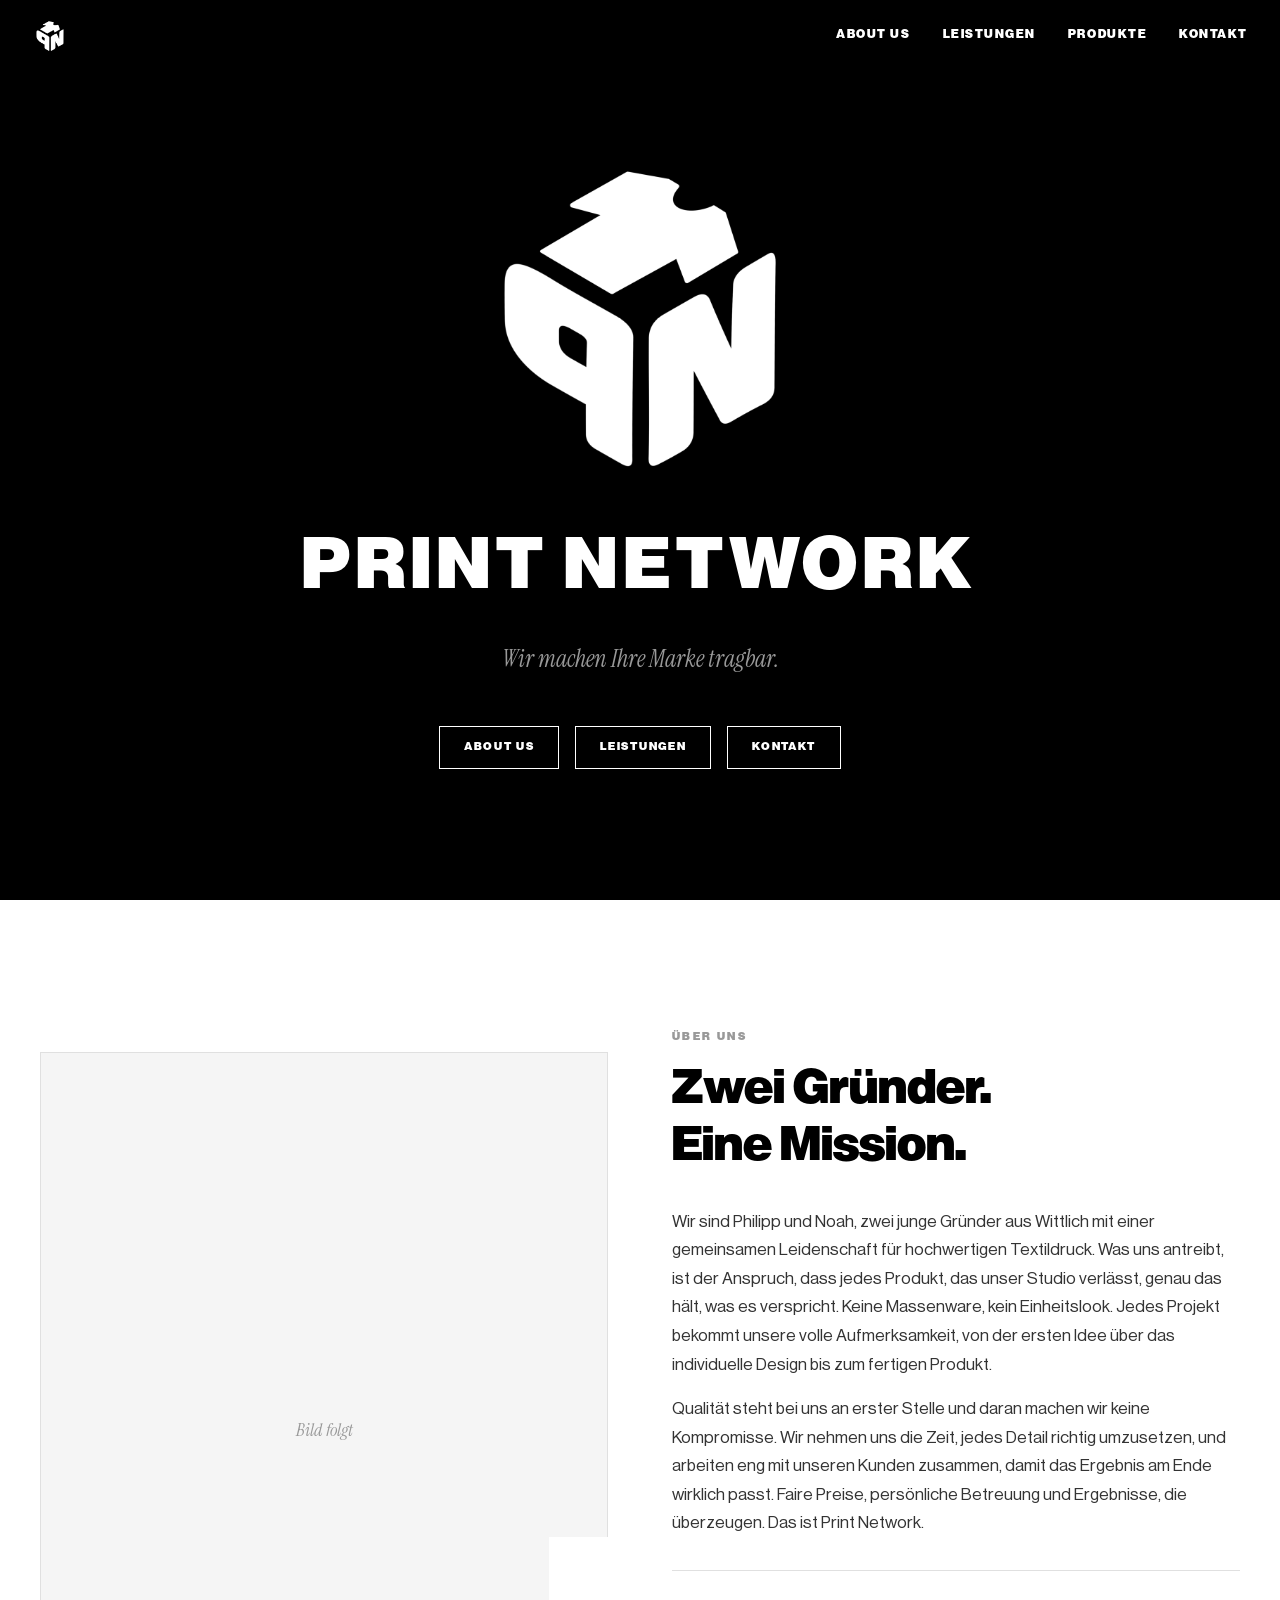
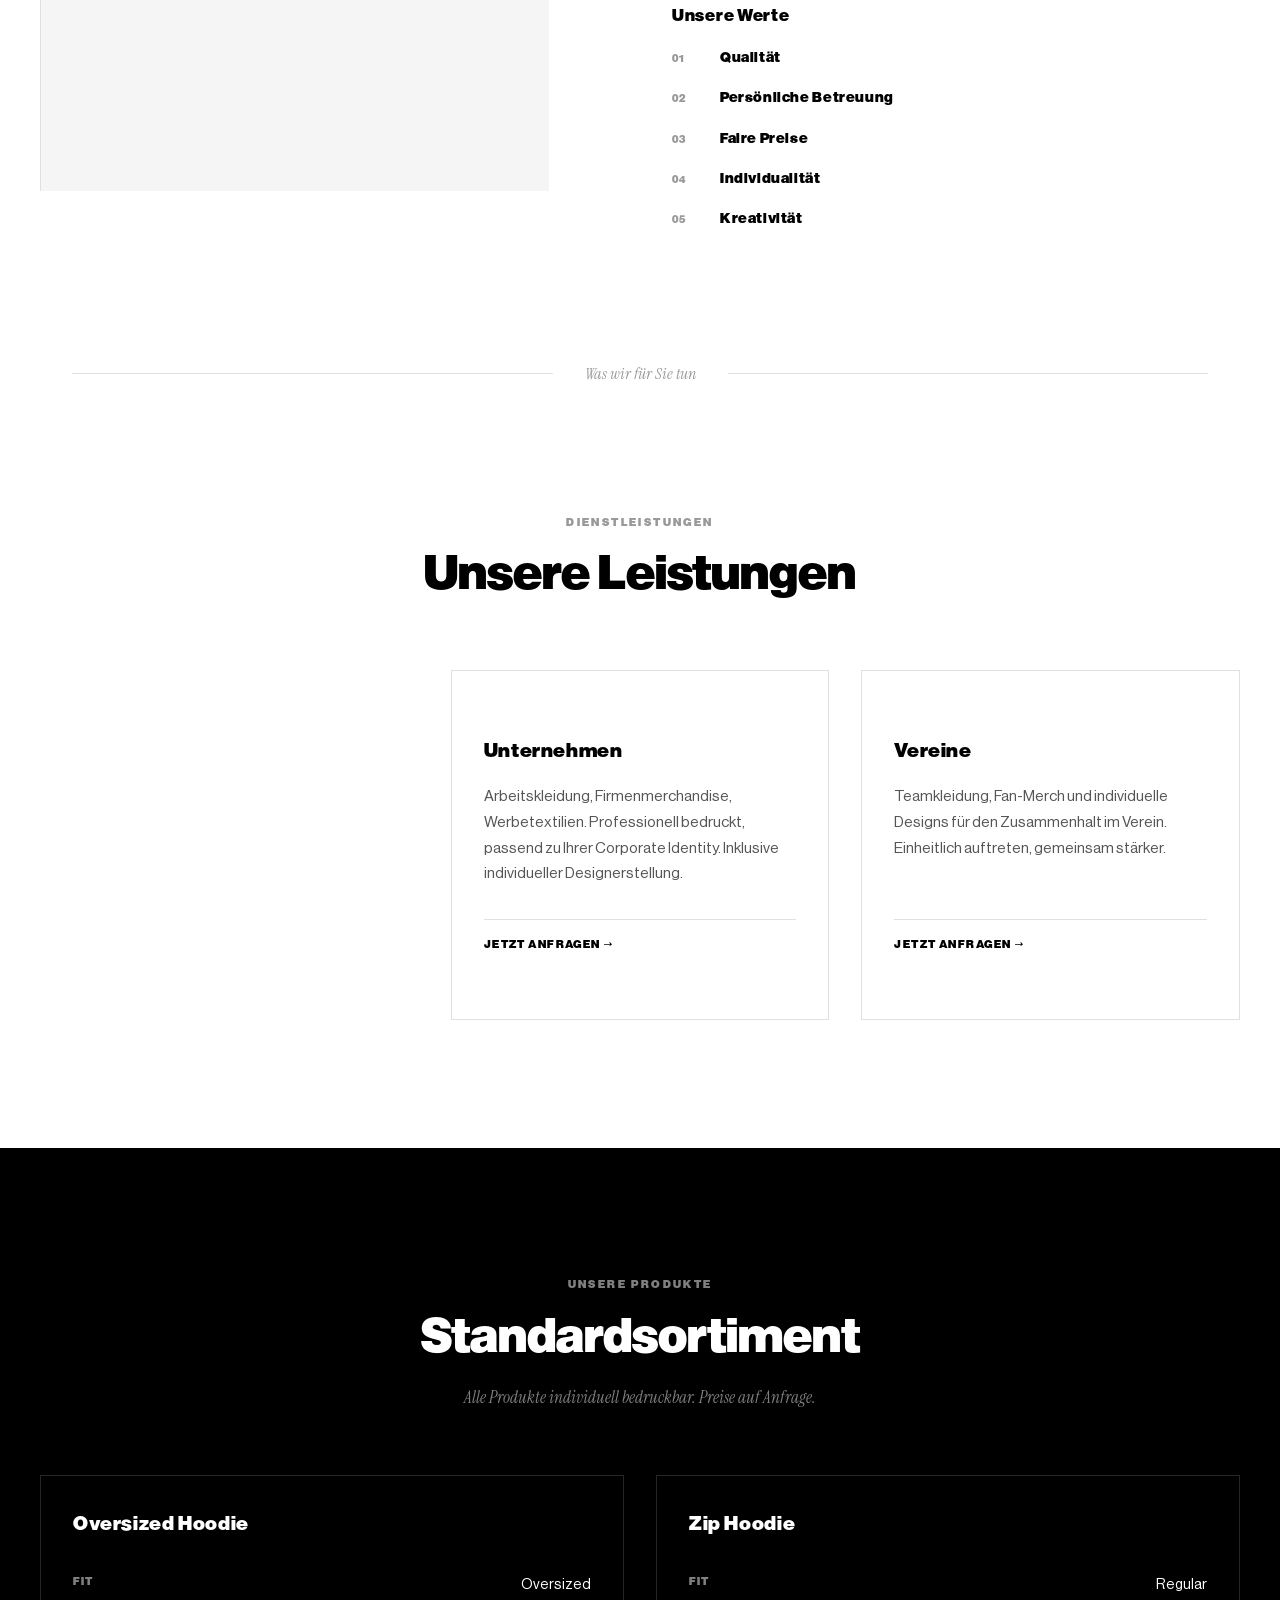
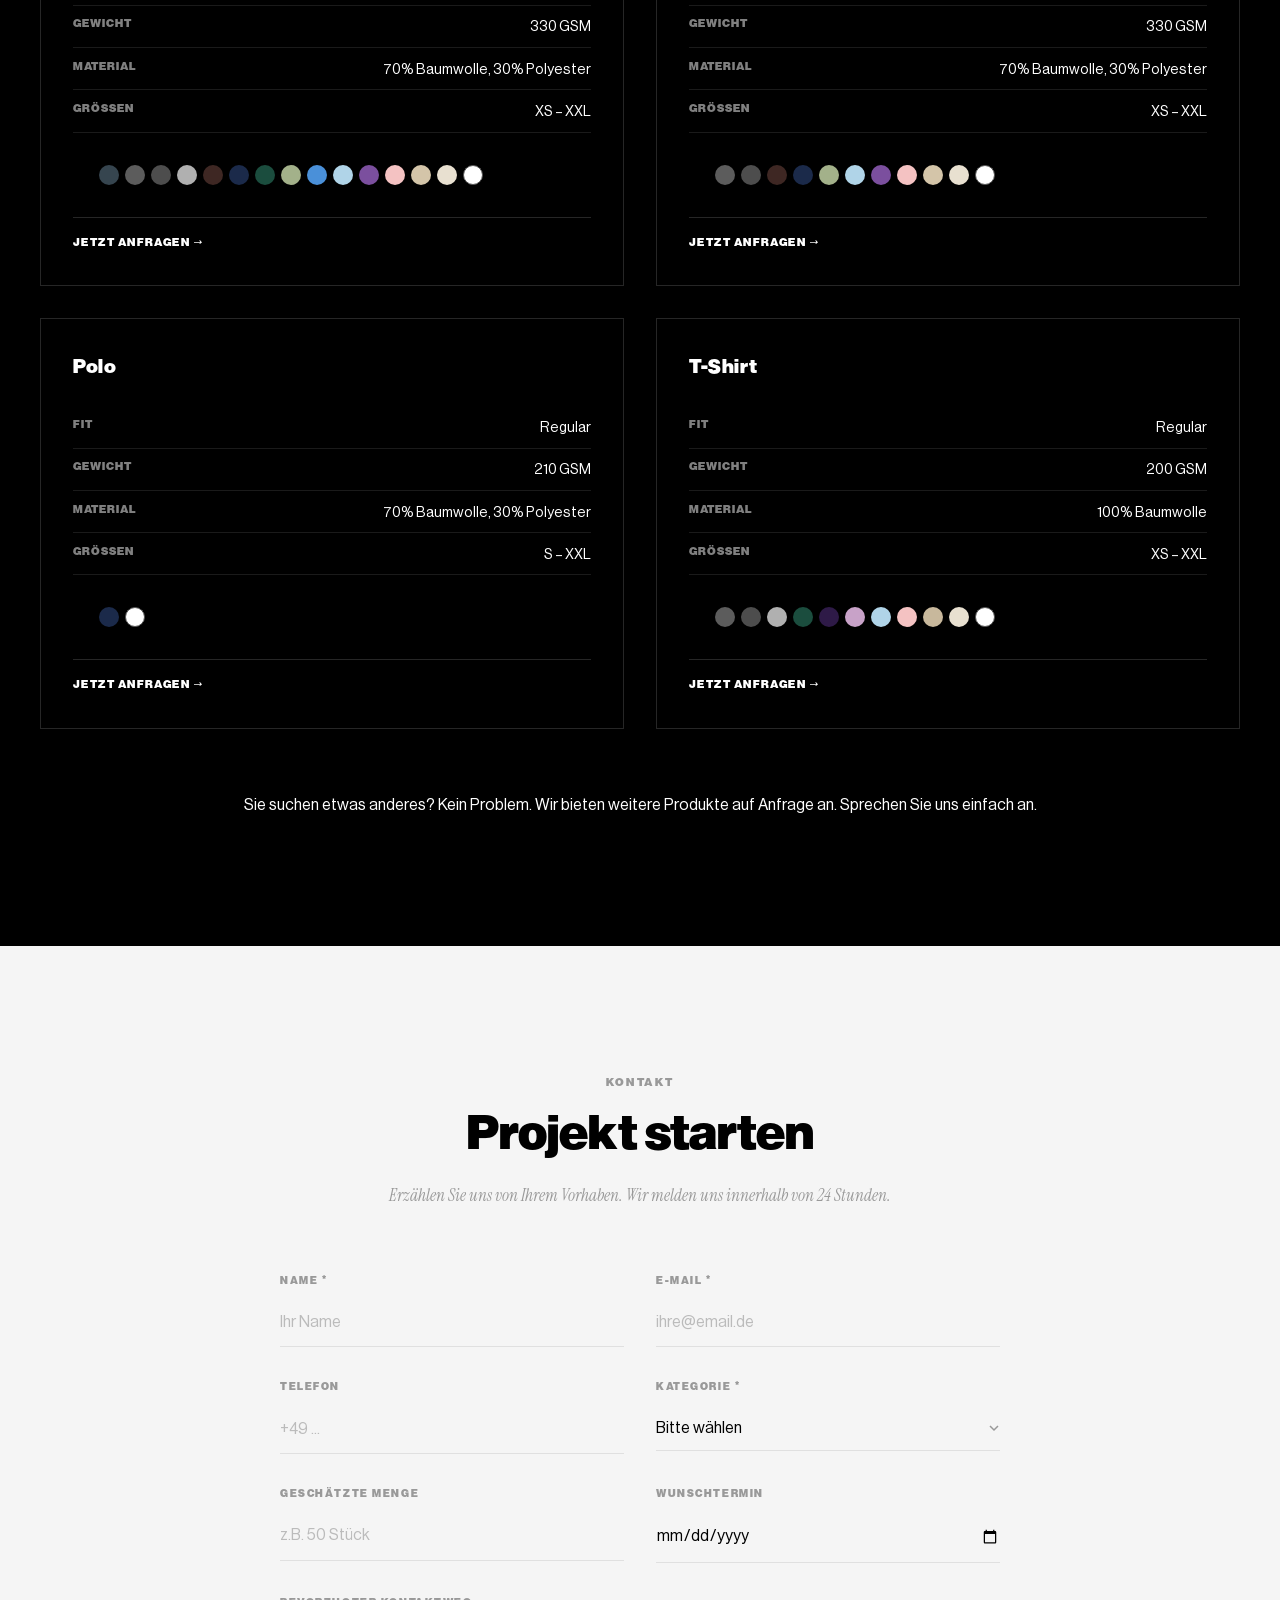
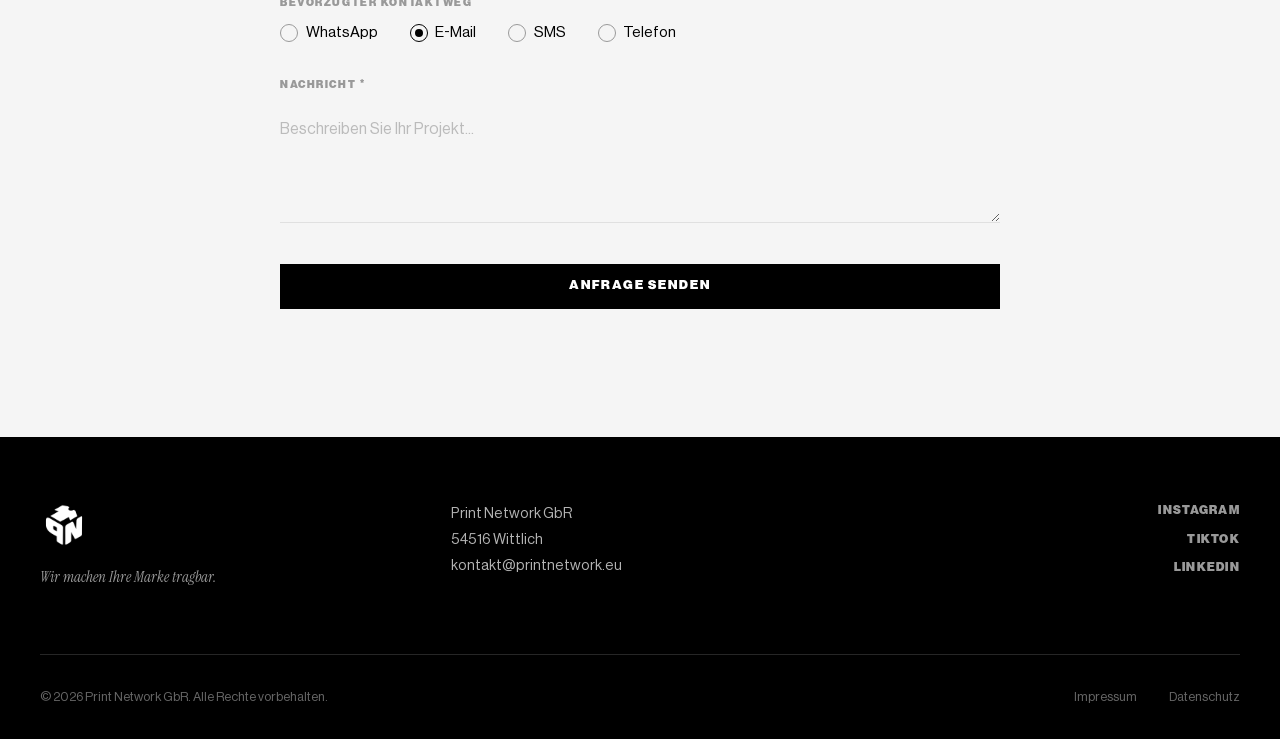
==== index.html @ 033e83a4 "Farbdots sortiert: dunkel → bunt → hell" ====
<!DOCTYPE html>
<html lang="de">
<head>
    <meta charset="UTF-8">
    <meta name="viewport" content="width=device-width, initial-scale=1.0">
    <title>Print Network | Textildruck aus Wittlich | Abschluss-Shirts, Firmenbekleidung, Vereinskleidung</title>
    <meta name="description" content="Print Network | Ihr Partner für hochwertigen Textildruck in Wittlich. Abi-Shirts, Firmenbekleidung und Vereinskleidung. Persönliche Betreuung, faire Preise, kompromisslose Qualität.">
    <meta name="keywords" content="Textildruck Wittlich, Abi-Shirts bedrucken, Firmenbekleidung Wittlich, Textildruck Abschlussklassen, Vereinskleidung bedrucken, Siebdruck Wittlich, Print Network">
    <meta name="author" content="Print Network GbR">
    <meta name="robots" content="index, follow">
    <meta property="og:title" content="Print Network | Textildruck aus Wittlich">
    <meta property="og:description" content="Hochwertiger Textildruck für Abschlussklassen, Unternehmen und Vereine. Persönlich. Fair. Kompromisslos.">
    <meta property="og:type" content="website">
    <meta property="og:url" content="https://printnetwork.eu">
    <meta property="og:locale" content="de_DE">
    <link rel="canonical" href="https://printnetwork.eu">
    <link rel="stylesheet" href="css/style.css">

    <script type="application/ld+json">
    {
        "@context": "https://schema.org",
        "@type": "LocalBusiness",
        "name": "Print Network",
        "description": "Hochwertiger Textildruck für Abschlussklassen, Unternehmen und Vereine in Wittlich.",
        "url": "https://printnetwork.eu",
        "address": {
            "@type": "PostalAddress",
            "addressLocality": "Wittlich",
            "postalCode": "54516",
            "addressRegion": "Rheinland-Pfalz",
            "addressCountry": "DE"
        },
        "areaServed": {
            "@type": "GeoCircle",
            "geoMidpoint": {
                "@type": "GeoCoordinates",
                "latitude": 49.9847,
                "longitude": 6.8897
            },
            "geoRadius": "50000"
        },
        "serviceType": ["Textildruck", "Siebdruck", "Grafikdesign"],
        "priceRange": "$$"
    }
    </script>
</head>
<body>

    <!-- HEADER -->
    <header class="header" id="header">
        <a href="#hero" class="header__logo">
            <img src="assets/logo.png" alt="Print Network Logo" class="header__logo-img">
        </a>
        <nav class="header__nav" id="nav">
            <a href="#about" class="header__link">About Us</a>
            <a href="#services" class="header__link">Leistungen</a>
            <a href="#products" class="header__link">Produkte</a>
            <a href="#contact" class="header__link">Kontakt</a>
        </nav>
        <button class="header__burger" id="burger" aria-label="Menü öffnen">
            <span></span>
            <span></span>
        </button>
    </header>

    <main>

        <!-- HERO -->
        <section class="hero" id="hero">
            <div class="hero__content">
                <div class="hero__logo-wrap">
                    <img src="assets/logo.png" alt="Print Network — PN Würfel-Logo" class="hero__logo">
                </div>
                <h1 class="hero__title">Print Network</h1>
                <p class="hero__slogan">Wir machen Ihre Marke tragbar.</p>
                <div class="hero__buttons">
                    <a href="#about" class="btn btn--outline">About Us</a>
                    <a href="#services" class="btn btn--outline">Leistungen</a>
                    <a href="#contact" class="btn btn--filled">Kontakt</a>
                </div>
            </div>
        </section>

        <!-- ABOUT US -->
        <section class="about" id="about">
            <div class="about__container">
                <div class="about__image-wrap">
                    <div class="about__image-placeholder">
                        <span>Bild folgt</span>
                    </div>
                </div>
                <div class="about__text">
                    <p class="about__label">Über uns</p>
                    <h2 class="about__headline">Zwei Gründer.<br>Eine Mission.</h2>
                    <p class="about__body">
                        Wir sind Philipp und Noah, zwei junge Gründer aus Wittlich mit einer gemeinsamen Leidenschaft für hochwertigen Textildruck. Was uns antreibt, ist der Anspruch, dass jedes Produkt, das unser Studio verlässt, genau das hält, was es verspricht. Keine Massenware, kein Einheitslook. Jedes Projekt bekommt unsere volle Aufmerksamkeit, von der ersten Idee über das individuelle Design bis zum fertigen Produkt.
                    </p>
                    <p class="about__body">
                        Qualität steht bei uns an erster Stelle und daran machen wir keine Kompromisse. Wir nehmen uns die Zeit, jedes Detail richtig umzusetzen, und arbeiten eng mit unseren Kunden zusammen, damit das Ergebnis am Ende wirklich passt. Faire Preise, persönliche Betreuung und Ergebnisse, die überzeugen. Das ist Print Network.
                    </p>
                    <h3 class="about__values-heading">Unsere Werte</h3>
                    <div class="about__values">
                        <div class="about__value">
                            <span class="about__value-number">01</span>
                            <span class="about__value-text">Qualität</span>
                        </div>
                        <div class="about__value">
                            <span class="about__value-number">02</span>
                            <span class="about__value-text">Persönliche Betreuung</span>
                        </div>
                        <div class="about__value">
                            <span class="about__value-number">03</span>
                            <span class="about__value-text">Faire Preise</span>
                        </div>
                        <div class="about__value">
                            <span class="about__value-number">04</span>
                            <span class="about__value-text">Individualität</span>
                        </div>
                        <div class="about__value">
                            <span class="about__value-number">05</span>
                            <span class="about__value-text">Kreativität</span>
                        </div>
                    </div>
                </div>
            </div>
        </section>

        <!-- DIVIDER -->
        <div class="divider">
            <span class="divider__line"></span>
            <span class="divider__text">Was wir für Sie tun</span>
            <span class="divider__line"></span>
        </div>

        <!-- SERVICES -->
        <section class="services" id="services">
            <div class="services__container">
                <p class="services__label">Dienstleistungen</p>
                <h2 class="services__headline">Unsere Leistungen</h2>

                <div class="services__grid">

                    <article class="card">
                        <h3 class="card__title">Abschlussklassen</h3>
                        <p class="card__description">
                            Abi-Shirts, Hoodies, Merch. Euer Abschluss, euer Design. Wir erstellen euch ein individuelles Design und bringen eure Ideen auf Stoff.
                        </p>
                        <a href="#contact" class="card__cta">Jetzt anfragen &rarr;</a>
                    </article>

                    <article class="card">
                        <h3 class="card__title">Unternehmen</h3>
                        <p class="card__description">
                            Arbeitskleidung, Firmenmerchandise, Werbetextilien. Professionell bedruckt, passend zu Ihrer Corporate Identity. Inklusive individueller Designerstellung.
                        </p>
                        <a href="#contact" class="card__cta">Jetzt anfragen &rarr;</a>
                    </article>

                    <article class="card">
                        <h3 class="card__title">Vereine</h3>
                        <p class="card__description">
                            Teamkleidung, Fan-Merch und individuelle Designs für den Zusammenhalt im Verein. Einheitlich auftreten, gemeinsam stärker.
                        </p>
                        <a href="#contact" class="card__cta">Jetzt anfragen &rarr;</a>
                    </article>

                </div>
            </div>
        </section>

        <!-- PRODUCTS -->
        <section class="products" id="products">
            <div class="products__container">
                <p class="products__label">Unsere Produkte</p>
                <h2 class="products__headline">Standardsortiment</h2>
                <p class="products__subline">Alle Produkte individuell bedruckbar. Preise auf Anfrage.</p>

                <div class="products__grid">

                    <article class="product-card">
                        <h3 class="product-card__title">Oversized Hoodie</h3>
                        <ul class="product-card__specs">
                            <li><span>Fit</span><span>Oversized</span></li>
                            <li><span>Gewicht</span><span>330 GSM</span></li>
                            <li><span>Material</span><span>70% Baumwolle, 30% Polyester</span></li>
                            <li><span>Größen</span><span>XS – XXL</span></li>
                        </ul>
                        <div class="product-card__colors">
                            <span class="color-dot" style="background:#000000" title="Black"></span>
                            <span class="color-dot" style="background:#36454F" title="Charcoal"></span>
                            <span class="color-dot" style="background:#5C5C5C" title="Lightasphalt"></span>
                            <span class="color-dot" style="background:#4D4D4D" title="Magnet"></span>
                            <span class="color-dot" style="background:#B0B0B0" title="Heathergrey"></span>
                            <span class="color-dot" style="background:#3E2723" title="Chocolatebrown"></span>
                            <span class="color-dot" style="background:#1B2A4A" title="Navy"></span>
                            <span class="color-dot" style="background:#1B4D3E" title="Bottlegreen"></span>
                            <span class="color-dot" style="background:#A3B18A" title="Paleolive"></span>
                            <span class="color-dot" style="background:#4A90D9" title="Berylblue"></span>
                            <span class="color-dot" style="background:#B0D4E8" title="Powderblue"></span>
                            <span class="color-dot" style="background:#7B4F9E" title="Plumpurple"></span>
                            <span class="color-dot" style="background:#F4C2C2" title="Softpink"></span>
                            <span class="color-dot" style="background:#D4C5A9" title="Unionbeige"></span>
                            <span class="color-dot" style="background:#E8E0D0" title="Whitesand"></span>
                            <span class="color-dot" style="background:#FFFFFF; border:1px solid #555" title="White"></span>
                        </div>
                        <a href="#contact" class="product-card__cta">Jetzt anfragen &rarr;</a>
                    </article>

                    <article class="product-card">
                        <h3 class="product-card__title">Zip Hoodie</h3>
                        <ul class="product-card__specs">
                            <li><span>Fit</span><span>Regular</span></li>
                            <li><span>Gewicht</span><span>330 GSM</span></li>
                            <li><span>Material</span><span>70% Baumwolle, 30% Polyester</span></li>
                            <li><span>Größen</span><span>XS – XXL</span></li>
                        </ul>
                        <div class="product-card__colors">
                            <span class="color-dot" style="background:#000000" title="Black"></span>
                            <span class="color-dot" style="background:#5C5C5C" title="Lightasphalt"></span>
                            <span class="color-dot" style="background:#4D4D4D" title="Magnet"></span>
                            <span class="color-dot" style="background:#3E2723" title="Chocolatebrown"></span>
                            <span class="color-dot" style="background:#1B2A4A" title="Navy"></span>
                            <span class="color-dot" style="background:#A3B18A" title="Paleolive"></span>
                            <span class="color-dot" style="background:#B0D4E8" title="Powderblue"></span>
                            <span class="color-dot" style="background:#7B4F9E" title="Plumpurple"></span>
                            <span class="color-dot" style="background:#F4C2C2" title="Softpink"></span>
                            <span class="color-dot" style="background:#D4C5A9" title="Unionbeige"></span>
                            <span class="color-dot" style="background:#E8E0D0" title="Whitesand"></span>
                            <span class="color-dot" style="background:#FFFFFF; border:1px solid #555" title="White"></span>
                        </div>
                        <a href="#contact" class="product-card__cta">Jetzt anfragen &rarr;</a>
                    </article>

                    <article class="product-card">
                        <h3 class="product-card__title">Polo</h3>
                        <ul class="product-card__specs">
                            <li><span>Fit</span><span>Regular</span></li>
                            <li><span>Gewicht</span><span>210 GSM</span></li>
                            <li><span>Material</span><span>70% Baumwolle, 30% Polyester</span></li>
                            <li><span>Größen</span><span>S – XXL</span></li>
                        </ul>
                        <div class="product-card__colors">
                            <span class="color-dot" style="background:#000000" title="Black"></span>
                            <span class="color-dot" style="background:#1B2A4A" title="Navy"></span>
                            <span class="color-dot" style="background:#FFFFFF; border:1px solid #555" title="White"></span>
                        </div>
                        <a href="#contact" class="product-card__cta">Jetzt anfragen &rarr;</a>
                    </article>

                    <article class="product-card">
                        <h3 class="product-card__title">T-Shirt</h3>
                        <ul class="product-card__specs">
                            <li><span>Fit</span><span>Regular</span></li>
                            <li><span>Gewicht</span><span>200 GSM</span></li>
                            <li><span>Material</span><span>100% Baumwolle</span></li>
                            <li><span>Größen</span><span>XS – XXL</span></li>
                        </ul>
                        <div class="product-card__colors">
                            <span class="color-dot" style="background:#000000" title="Black"></span>
                            <span class="color-dot" style="background:#5C5C5C" title="Lightasphalt"></span>
                            <span class="color-dot" style="background:#4D4D4D" title="Magnet"></span>
                            <span class="color-dot" style="background:#B0B0B0" title="Heathergrey"></span>
                            <span class="color-dot" style="background:#1B4D3E" title="Bottlegreen"></span>
                            <span class="color-dot" style="background:#2E1A47" title="Purplenight"></span>
                            <span class="color-dot" style="background:#C8A2C8" title="Lilac"></span>
                            <span class="color-dot" style="background:#B0D4E8" title="Powderblue"></span>
                            <span class="color-dot" style="background:#F4C2C2" title="Softpink"></span>
                            <span class="color-dot" style="background:#C8B89C" title="Sand"></span>
                            <span class="color-dot" style="background:#E8E0D0" title="Whitesand"></span>
                            <span class="color-dot" style="background:#FFFFFF; border:1px solid #555" title="White"></span>
                        </div>
                        <a href="#contact" class="product-card__cta">Jetzt anfragen &rarr;</a>
                    </article>

                </div>

                <p class="products__note">Sie suchen etwas anderes? Kein Problem. Wir bieten weitere Produkte auf Anfrage an. Sprechen Sie uns einfach an.</p>
            </div>
        </section>

        <!-- CONTACT -->
        <section class="contact" id="contact">
            <div class="contact__container">
                <div class="contact__header">
                    <p class="contact__label">Kontakt</p>
                    <h2 class="contact__headline">Projekt starten</h2>
                    <p class="contact__subline">Erzählen Sie uns von Ihrem Vorhaben. Wir melden uns innerhalb von 24 Stunden.</p>
                </div>

                <form class="form" id="contactForm" action="https://formspree.io/f/mvzdrdla" method="POST">
                    <div class="form__row form__row--two">
                        <div class="form__group">
                            <label for="name" class="form__label">Name *</label>
                            <input type="text" id="name" name="name" class="form__input" required placeholder="Ihr Name">
                        </div>
                        <div class="form__group">
                            <label for="email" class="form__label">E-Mail *</label>
                            <input type="email" id="email" name="email" class="form__input" required placeholder="ihre@email.de">
                        </div>
                    </div>

                    <div class="form__row form__row--two">
                        <div class="form__group">
                            <label for="phone" class="form__label">Telefon</label>
                            <input type="tel" id="phone" name="phone" class="form__input" placeholder="+49 ...">
                        </div>
                        <div class="form__group">
                            <label for="category" class="form__label">Kategorie *</label>
                            <select id="category" name="category" class="form__input form__select" required>
                                <option value="" disabled selected>Bitte wählen</option>
                                <option value="abschlussklasse">Abschlussklasse</option>
                                <option value="unternehmen">Unternehmen</option>
                                <option value="verein">Verein</option>
                                <option value="sonstiges">Sonstiges</option>
                            </select>
                        </div>
                    </div>

                    <div class="form__row form__row--two">
                        <div class="form__group">
                            <label for="quantity" class="form__label">Geschätzte Menge</label>
                            <input type="text" id="quantity" name="quantity" class="form__input" placeholder="z.B. 50 Stück">
                        </div>
                        <div class="form__group">
                            <label for="deadline" class="form__label">Wunschtermin</label>
                            <input type="date" id="deadline" name="deadline" class="form__input">
                        </div>
                    </div>

                    <div class="form__group">
                        <label class="form__label">Bevorzugter Kontaktweg</label>
                        <div class="form__radios">
                            <label class="form__radio">
                                <input type="radio" name="contact_method" value="whatsapp">
                                <span class="form__radio-custom"></span>
                                WhatsApp
                            </label>
                            <label class="form__radio">
                                <input type="radio" name="contact_method" value="email" checked>
                                <span class="form__radio-custom"></span>
                                E-Mail
                            </label>
                            <label class="form__radio">
                                <input type="radio" name="contact_method" value="sms">
                                <span class="form__radio-custom"></span>
                                SMS
                            </label>
                            <label class="form__radio">
                                <input type="radio" name="contact_method" value="telefon">
                                <span class="form__radio-custom"></span>
                                Telefon
                            </label>
                        </div>
                    </div>

                    <div class="form__group">
                        <label for="message" class="form__label">Nachricht *</label>
                        <textarea id="message" name="message" class="form__input form__textarea" required placeholder="Beschreiben Sie Ihr Projekt..."></textarea>
                    </div>

                    <button type="submit" class="btn btn--filled btn--large">Anfrage senden</button>
                </form>
            </div>
        </section>

    </main>

    <!-- FOOTER -->
    <footer class="footer">
        <div class="footer__container">
            <div class="footer__top">
                <div class="footer__brand">
                    <img src="assets/logo.png" alt="Print Network" class="footer__logo">
                    <p class="footer__tagline">Wir machen Ihre Marke tragbar.</p>
                </div>
                <div class="footer__contact-info">
                    <p>Print Network GbR</p>
                    <p>54516 Wittlich</p>
                    <p><a href="mailto:kontakt@printnetwork.eu">kontakt@printnetwork.eu</a></p>
                </div>
                <div class="footer__social">
                    <a href="https://www.instagram.com/printnetwork.eu/" target="_blank" rel="noopener" class="footer__social-link" aria-label="Instagram">Instagram</a>
                    <a href="https://www.tiktok.com/@printnetwork.eu" target="_blank" rel="noopener" class="footer__social-link" aria-label="TikTok">TikTok</a>
                    <a href="https://www.linkedin.com/company/print-network-textildruck" target="_blank" rel="noopener" class="footer__social-link" aria-label="LinkedIn">LinkedIn</a>
                </div>
            </div>
            <div class="footer__bottom">
                <p>&copy; 2026 Print Network GbR. Alle Rechte vorbehalten.</p>
                <div class="footer__legal">
                    <a href="impressum.html">Impressum</a>
                    <a href="datenschutz.html">Datenschutz</a>
                </div>
            </div>
        </div>
    </footer>

    <script src="js/main.js"></script>
</body>
</html>
---- css/style.css ----
/* ========================================
   PRINT NETWORK — BOLD MINIMAL
   ======================================== */

/* --- FONTS --- */
@font-face {
    font-family: 'Europa Grotesk';
    src: url('../fonts/europa-grotesk-sh-bold.otf') format('opentype');
    font-weight: 700;
    font-display: swap;
}

@font-face {
    font-family: 'Neue Haas Grotesk';
    src: url('../fonts/NeueHaasDisplayRoman.ttf') format('truetype');
    font-weight: 400;
    font-display: swap;
}

@font-face {
    font-family: 'Instrument Serif';
    src: url('../fonts/InstrumentSerif-Italic.ttf') format('truetype');
    font-weight: 400;
    font-style: italic;
    font-display: swap;
}

/* --- VARIABLES --- */
:root {
    --black: #000000;
    --white: #FFFFFF;
    --gray-light: #f5f5f5;
    --gray-mid: #999999;
    --gray-border: #e0e0e0;

    --font-heading: 'Europa Grotesk', 'Helvetica Neue', Helvetica, Arial, sans-serif;
    --font-body: 'Neue Haas Grotesk', 'Helvetica Neue', Helvetica, Arial, sans-serif;
    --font-accent: 'Instrument Serif', Georgia, 'Times New Roman', serif;

    --space-xs: 0.5rem;
    --space-sm: 1rem;
    --space-md: 2rem;
    --space-lg: 4rem;
    --space-xl: 8rem;
    --space-2xl: 12rem;

    --header-height: 72px;
    --max-width: 1200px;
}

/* --- RESET --- */
*, *::before, *::after {
    margin: 0;
    padding: 0;
    box-sizing: border-box;
}

html {
    scroll-behavior: smooth;
    scroll-padding-top: var(--header-height);
    font-size: 16px;
    -webkit-font-smoothing: antialiased;
    -moz-osx-font-smoothing: grayscale;
}

body {
    font-family: var(--font-body);
    color: var(--black);
    background: var(--white);
    line-height: 1.6;
    overflow-x: hidden;
}

a {
    color: inherit;
    text-decoration: none;
}

img {
    max-width: 100%;
    height: auto;
    display: block;
}

button, input, select, textarea {
    font-family: inherit;
    font-size: inherit;
    color: inherit;
    border: none;
    background: none;
    outline: none;
}

/* --- HEADER --- */
.header {
    position: fixed;
    top: 0;
    left: 0;
    width: 100%;
    height: var(--header-height);
    display: flex;
    align-items: center;
    justify-content: space-between;
    padding: 0 var(--space-md);
    z-index: 100;
    background: transparent;
    border-bottom: 1px solid transparent;
    transition: background 0.3s ease, border-color 0.3s ease;
}

.header--scrolled {
    background: rgba(255, 255, 255, 0.95);
    backdrop-filter: blur(20px);
    -webkit-backdrop-filter: blur(20px);
    border-bottom-color: var(--gray-border);
}

.header:not(.header--scrolled) .header__logo-img {
    filter: invert(1);
}

.header:not(.header--scrolled) .header__link {
    color: var(--white);
}

.header:not(.header--scrolled) .header__link::after {
    background: var(--white);
}

.header:not(.header--scrolled) .header__burger span {
    background: var(--white);
}

.header__logo {
    display: flex;
    align-items: center;
}

.header__logo-img {
    height: 36px;
    width: auto;
}

.header__nav {
    display: flex;
    gap: var(--space-md);
    align-items: center;
}

.header__link {
    font-family: var(--font-heading);
    font-size: 0.8rem;
    letter-spacing: 0.12em;
    text-transform: uppercase;
    position: relative;
    padding: 0.25em 0;
}

.header__link::after {
    content: '';
    position: absolute;
    bottom: 0;
    left: 0;
    width: 0;
    height: 1px;
    background: var(--black);
    transition: width 0.3s ease;
}

.header__link:hover::after {
    width: 100%;
}

.header__burger {
    display: none;
    flex-direction: column;
    gap: 6px;
    cursor: pointer;
    padding: 8px;
    z-index: 101;
}

.header__burger span {
    display: block;
    width: 24px;
    height: 1.5px;
    background: var(--black);
    transition: transform 0.3s ease, opacity 0.3s ease;
}

.header__burger.active span:first-child {
    transform: translateY(3.75px) rotate(45deg);
}

.header__burger.active span:last-child {
    transform: translateY(-3.75px) rotate(-45deg);
}

/* --- HERO --- */
.hero {
    min-height: 100vh;
    display: flex;
    flex-direction: column;
    align-items: center;
    justify-content: center;
    text-align: center;
    padding: var(--header-height) var(--space-md) var(--space-lg);
    position: relative;
    background: var(--black);
    color: var(--white);
}

.hero__content {
    display: flex;
    flex-direction: column;
    align-items: center;
    gap: var(--space-md);
}

.hero__logo-wrap {
    width: 360px;
    height: 360px;
    perspective: 800px;
    animation: logoFadeIn 1s cubic-bezier(0.16, 1, 0.3, 1) forwards;
    opacity: 0;
}

.hero__logo {
    filter: invert(1);
}

.hero__logo {
    width: 100%;
    height: 100%;
    object-fit: contain;
    animation: cubeRotate 1.6s cubic-bezier(0.22, 1, 0.36, 1) 0.2s forwards;
    transform: rotateY(-90deg) rotateX(15deg) scale(0.7);
}

.hero__logo-wrap:hover .hero__logo {
    animation: cubeHover 2.5s ease-in-out infinite;
}

.hero__title {
    font-family: var(--font-heading);
    font-size: clamp(2.5rem, 6vw, 5rem);
    font-weight: 700;
    letter-spacing: 0.08em;
    text-transform: uppercase;
    line-height: 1;
    animation: fadeUp 0.8s cubic-bezier(0.16, 1, 0.3, 1) 0.3s forwards;
    opacity: 0;
}

.hero__slogan {
    font-family: var(--font-accent);
    font-style: italic;
    font-size: clamp(1.1rem, 2.5vw, 1.5rem);
    color: rgba(255, 255, 255, 0.6);
    animation: fadeUp 0.8s cubic-bezier(0.16, 1, 0.3, 1) 0.5s forwards;
    opacity: 0;
}

.hero__buttons {
    display: flex;
    gap: var(--space-sm);
    margin-top: var(--space-sm);
    animation: fadeUp 0.8s cubic-bezier(0.16, 1, 0.3, 1) 0.7s forwards;
    opacity: 0;
}

.hero__scroll-hint {
    position: absolute;
    bottom: var(--space-md);
    left: 50%;
    transform: translateX(-50%);
    animation: fadeUp 0.8s cubic-bezier(0.16, 1, 0.3, 1) 1s forwards;
    opacity: 0;
}

.hero__scroll-line {
    display: block;
    width: 1px;
    height: 48px;
    background: var(--white);
    animation: scrollPulse 2s ease-in-out infinite;
}

/* --- BUTTONS --- */
.btn {
    font-family: var(--font-heading);
    font-size: 0.75rem;
    letter-spacing: 0.14em;
    text-transform: uppercase;
    padding: 0.9em 2em;
    cursor: pointer;
    transition: all 0.3s ease;
    display: inline-block;
}

.btn--outline {
    border: 1px solid var(--black);
    background: transparent;
    color: var(--black);
}

.btn--outline:hover {
    background: var(--black);
    color: var(--white);
}

.hero .btn--outline {
    border-color: var(--white);
    color: var(--white);
}

.hero .btn--outline:hover {
    background: var(--white);
    color: var(--black);
}

.hero .btn--filled {
    background: transparent;
    color: var(--white);
    border-color: var(--white);
}

.hero .btn--filled:hover {
    background: var(--white);
    color: var(--black);
}

.btn--filled {
    background: var(--black);
    color: var(--white);
    border: 1px solid var(--black);
}

.btn--filled:hover {
    background: transparent;
    color: var(--black);
}

.btn--large {
    padding: 1.1em 3em;
    font-size: 0.85rem;
    width: 100%;
    text-align: center;
}

/* --- ABOUT --- */
.about {
    padding: var(--space-xl) var(--space-md);
}

.about__container {
    max-width: var(--max-width);
    margin: 0 auto;
    display: grid;
    grid-template-columns: 1fr 1fr;
    gap: var(--space-lg);
    align-items: center;
}

.about__image-wrap {
    position: relative;
    aspect-ratio: 3/4;
    overflow: hidden;
}

.about__image-placeholder {
    width: 100%;
    height: 100%;
    background: var(--gray-light);
    display: flex;
    align-items: center;
    justify-content: center;
    font-family: var(--font-accent);
    font-style: italic;
    color: var(--gray-mid);
    font-size: 1.1rem;
    border: 1px solid var(--gray-border);
}

.about__label {
    font-family: var(--font-heading);
    font-size: 0.75rem;
    letter-spacing: 0.2em;
    text-transform: uppercase;
    color: var(--gray-mid);
    margin-bottom: var(--space-sm);
}

.about__headline {
    font-family: var(--font-heading);
    font-size: clamp(2rem, 4vw, 3.2rem);
    font-weight: 700;
    line-height: 1.1;
    margin-bottom: var(--space-md);
}

.about__body {
    font-size: 1.05rem;
    line-height: 1.7;
    color: #333;
    margin-bottom: var(--space-sm);
}

.about__values-heading {
    font-family: var(--font-heading);
    font-size: 1.1rem;
    font-weight: 700;
    letter-spacing: 0.04em;
    margin-top: var(--space-md);
    padding-top: var(--space-md);
    border-top: 1px solid var(--gray-border);
    margin-bottom: var(--space-sm);
}

.about__values {
    display: flex;
    flex-direction: column;
    gap: var(--space-sm);
}

.about__value {
    display: flex;
    align-items: baseline;
    gap: var(--space-sm);
}

.about__value-number {
    font-family: var(--font-heading);
    font-size: 0.7rem;
    letter-spacing: 0.1em;
    color: var(--gray-mid);
    min-width: 2rem;
}

.about__value-text {
    font-family: var(--font-heading);
    font-size: 0.95rem;
    letter-spacing: 0.04em;
}

/* --- DIVIDER --- */
.divider {
    display: flex;
    align-items: center;
    gap: var(--space-md);
    padding: 0 var(--space-md);
    max-width: var(--max-width);
    margin: 0 auto;
}

.divider__line {
    flex: 1;
    height: 1px;
    background: var(--gray-border);
}

.divider__text {
    font-family: var(--font-accent);
    font-style: italic;
    font-size: 1rem;
    color: var(--gray-mid);
    white-space: nowrap;
}

/* --- SERVICES --- */
.services {
    padding: var(--space-xl) var(--space-md);
}

.services__container {
    max-width: var(--max-width);
    margin: 0 auto;
}

.services__label {
    font-family: var(--font-heading);
    font-size: 0.75rem;
    letter-spacing: 0.2em;
    text-transform: uppercase;
    color: var(--gray-mid);
    margin-bottom: var(--space-sm);
    text-align: center;
}

.services__headline {
    font-family: var(--font-heading);
    font-size: clamp(2rem, 4vw, 3.2rem);
    font-weight: 700;
    line-height: 1.1;
    text-align: center;
    margin-bottom: var(--space-lg);
}

.services__grid {
    display: grid;
    grid-template-columns: repeat(3, 1fr);
    gap: var(--space-md);
}

/* --- CARDS --- */
.card {
    border: 1px solid var(--gray-border);
    padding: var(--space-lg) var(--space-md);
    display: flex;
    flex-direction: column;
    transition: all 0.4s ease;
    position: relative;
}

.card::before {
    content: '';
    position: absolute;
    top: 0;
    left: 0;
    width: 100%;
    height: 0;
    background: var(--black);
    transition: height 0.4s ease;
    z-index: 0;
}

.card:hover::before {
    height: 100%;
}

.card:hover {
    border-color: var(--black);
}

.card > * {
    position: relative;
    z-index: 1;
    transition: color 0.4s ease;
}

.card:hover > * {
    color: var(--white);
}

.card__title {
    font-family: var(--font-heading);
    font-size: 1.3rem;
    font-weight: 700;
    letter-spacing: 0.03em;
    margin-bottom: var(--space-sm);
}

.card__description {
    font-size: 0.95rem;
    line-height: 1.7;
    color: #555;
    flex: 1;
    margin-bottom: var(--space-md);
    transition: color 0.4s ease;
}

.card:hover .card__description {
    color: rgba(255, 255, 255, 0.8);
}

.card__cta {
    font-family: var(--font-heading);
    font-size: 0.75rem;
    letter-spacing: 0.12em;
    text-transform: uppercase;
    display: inline-flex;
    align-items: center;
    gap: 0.5em;
    padding-top: var(--space-sm);
    border-top: 1px solid var(--gray-border);
    transition: border-color 0.4s ease, color 0.4s ease;
}

.card:hover .card__cta {
    border-top-color: rgba(255, 255, 255, 0.3);
}

/* --- PRODUCTS --- */
.products {
    padding: var(--space-xl) var(--space-md);
    background: var(--black);
    color: var(--white);
}

.products__container {
    max-width: var(--max-width);
    margin: 0 auto;
}

.products__label {
    font-family: var(--font-heading);
    font-size: 0.75rem;
    letter-spacing: 0.2em;
    text-transform: uppercase;
    color: rgba(255, 255, 255, 0.5);
    margin-bottom: var(--space-sm);
    text-align: center;
}

.products__headline {
    font-family: var(--font-heading);
    font-size: clamp(2rem, 4vw, 3.2rem);
    font-weight: 700;
    line-height: 1.1;
    text-align: center;
    margin-bottom: var(--space-sm);
}

.products__subline {
    font-family: var(--font-accent);
    font-style: italic;
    font-size: 1.05rem;
    color: rgba(255, 255, 255, 0.5);
    text-align: center;
    margin-bottom: var(--space-lg);
}

.products__grid {
    display: grid;
    grid-template-columns: repeat(2, 1fr);
    gap: var(--space-md);
}

.product-card {
    border: 1px solid rgba(255, 255, 255, 0.15);
    padding: var(--space-md);
    display: flex;
    flex-direction: column;
    transition: all 0.4s ease;
    position: relative;
}

.product-card::before {
    content: '';
    position: absolute;
    top: 0;
    left: 0;
    width: 100%;
    height: 0;
    background: var(--white);
    transition: height 0.4s ease;
    z-index: 0;
}

.product-card:hover::before {
    height: 100%;
}

.product-card:hover {
    border-color: var(--white);
}

.product-card > * {
    position: relative;
    z-index: 1;
}

.product-card__title {
    font-family: var(--font-heading);
    font-size: 1.3rem;
    font-weight: 700;
    letter-spacing: 0.03em;
    margin-bottom: var(--space-md);
    transition: color 0.4s ease;
}

.product-card:hover .product-card__title {
    color: var(--black);
}

.product-card__specs {
    list-style: none;
    padding: 0;
    margin: 0 0 var(--space-md) 0;
    display: flex;
    flex-direction: column;
    gap: 0.6em;
}

.product-card__specs li {
    display: flex;
    justify-content: space-between;
    font-size: 0.9rem;
    padding-bottom: 0.6em;
    border-bottom: 1px solid rgba(255, 255, 255, 0.1);
}

.product-card__specs li span:first-child {
    color: rgba(255, 255, 255, 0.5);
    font-family: var(--font-heading);
    font-size: 0.75rem;
    letter-spacing: 0.08em;
    text-transform: uppercase;
    transition: color 0.4s ease;
}

.product-card__specs li {
    transition: color 0.4s ease, border-color 0.4s ease;
}

.product-card:hover .product-card__specs li {
    color: var(--black);
    border-bottom-color: rgba(0, 0, 0, 0.15);
}

.product-card:hover .product-card__specs li span:first-child {
    color: rgba(0, 0, 0, 0.5);
}

.product-card__colors {
    display: flex;
    flex-wrap: wrap;
    gap: 6px;
    margin-bottom: var(--space-md);
    flex: 1;
    align-content: flex-start;
}

.color-dot {
    width: 20px;
    height: 20px;
    border-radius: 50%;
    display: inline-block;
    cursor: default;
}

.product-card__cta {
    font-family: var(--font-heading);
    font-size: 0.75rem;
    letter-spacing: 0.12em;
    text-transform: uppercase;
    display: inline-flex;
    align-items: center;
    gap: 0.5em;
    padding-top: var(--space-sm);
    border-top: 1px solid rgba(255, 255, 255, 0.15);
    color: var(--white);
    transition: color 0.3s ease;
}

.product-card__cta {
    transition: color 0.4s ease, border-color 0.4s ease;
}

.product-card:hover .product-card__cta {
    color: var(--black);
    border-top-color: rgba(0, 0, 0, 0.15);
}

.products__note {
    text-align: center;
    margin-top: var(--space-lg);
    font-family: var(--font-body);
    font-size: 1rem;
    color: var(--white);
}

/* --- CONTACT --- */
.contact {
    padding: var(--space-xl) var(--space-md);
    background: var(--gray-light);
}

.contact__container {
    max-width: 720px;
    margin: 0 auto;
}

.contact__header {
    text-align: center;
    margin-bottom: var(--space-lg);
}

.contact__label {
    font-family: var(--font-heading);
    font-size: 0.75rem;
    letter-spacing: 0.2em;
    text-transform: uppercase;
    color: var(--gray-mid);
    margin-bottom: var(--space-sm);
}

.contact__headline {
    font-family: var(--font-heading);
    font-size: clamp(2rem, 4vw, 3.2rem);
    font-weight: 700;
    line-height: 1.1;
    margin-bottom: var(--space-sm);
}

.contact__subline {
    font-family: var(--font-accent);
    font-style: italic;
    font-size: 1.05rem;
    color: var(--gray-mid);
}

/* --- FORM --- */
.form {
    display: flex;
    flex-direction: column;
    gap: var(--space-md);
}

.form__row--two {
    display: grid;
    grid-template-columns: 1fr 1fr;
    gap: var(--space-md);
}

.form__label {
    font-family: var(--font-heading);
    font-size: 0.7rem;
    letter-spacing: 0.14em;
    text-transform: uppercase;
    display: block;
    margin-bottom: var(--space-xs);
    color: var(--gray-mid);
}

.form__input {
    width: 100%;
    padding: 0.9em 0;
    border-bottom: 1px solid var(--gray-border);
    background: transparent;
    font-size: 1rem;
    transition: border-color 0.3s ease;
}

.form__input:focus {
    border-bottom-color: var(--black);
}

.form__input::placeholder {
    color: #bbb;
}

.form__select {
    cursor: pointer;
    appearance: none;
    -webkit-appearance: none;
    background-image: url("data:image/svg+xml,%3Csvg xmlns='http://www.w3.org/2000/svg' width='12' height='12' viewBox='0 0 12 12'%3E%3Cpath d='M2 4l4 4 4-4' fill='none' stroke='%23999' stroke-width='1.5'/%3E%3C/svg%3E");
    background-repeat: no-repeat;
    background-position: right 0 center;
    padding-right: 1.5em;
}

.form__textarea {
    resize: vertical;
    min-height: 120px;
    line-height: 1.6;
}

.form__radios {
    display: flex;
    flex-wrap: wrap;
    gap: var(--space-sm) var(--space-md);
    margin-top: var(--space-xs);
}

.form__radio {
    display: flex;
    align-items: center;
    gap: 0.5em;
    cursor: pointer;
    font-size: 0.95rem;
}

.form__radio input {
    display: none;
}

.form__radio-custom {
    width: 18px;
    height: 18px;
    border: 1.5px solid var(--gray-mid);
    border-radius: 50%;
    position: relative;
    transition: border-color 0.3s ease;
    flex-shrink: 0;
}

.form__radio input:checked + .form__radio-custom {
    border-color: var(--black);
}

.form__radio input:checked + .form__radio-custom::after {
    content: '';
    position: absolute;
    top: 50%;
    left: 50%;
    width: 8px;
    height: 8px;
    background: var(--black);
    border-radius: 50%;
    transform: translate(-50%, -50%);
}

/* --- FOOTER --- */
.footer {
    background: var(--black);
    color: var(--white);
    padding: var(--space-lg) var(--space-md) var(--space-md);
}

.footer__container {
    max-width: var(--max-width);
    margin: 0 auto;
}

.footer__top {
    display: grid;
    grid-template-columns: 1fr 1fr 1fr;
    gap: var(--space-md);
    padding-bottom: var(--space-lg);
    border-bottom: 1px solid rgba(255, 255, 255, 0.15);
}

.footer__logo {
    height: 48px;
    width: auto;
    filter: invert(1);
    margin-bottom: var(--space-sm);
}

.footer__tagline {
    font-family: var(--font-accent);
    font-style: italic;
    font-size: 0.95rem;
    color: rgba(255, 255, 255, 0.6);
}

.footer__contact-info {
    font-size: 0.9rem;
    line-height: 1.8;
    color: rgba(255, 255, 255, 0.7);
}

.footer__contact-info a {
    transition: color 0.3s ease;
}

.footer__contact-info a:hover {
    color: var(--white);
}

.footer__social {
    display: flex;
    flex-direction: column;
    gap: var(--space-xs);
    text-align: right;
}

.footer__social-link {
    font-family: var(--font-heading);
    font-size: 0.8rem;
    letter-spacing: 0.1em;
    text-transform: uppercase;
    color: rgba(255, 255, 255, 0.6);
    transition: color 0.3s ease;
}

.footer__social-link:hover {
    color: var(--white);
}

.footer__bottom {
    display: flex;
    justify-content: space-between;
    align-items: center;
    padding-top: var(--space-md);
    font-size: 0.8rem;
    color: rgba(255, 255, 255, 0.4);
}

.footer__legal {
    display: flex;
    gap: var(--space-md);
}

.footer__legal a {
    transition: color 0.3s ease;
}

.footer__legal a:hover {
    color: var(--white);
}

/* --- SCROLL REVEAL --- */
.reveal {
    opacity: 0;
    transform: translateY(40px);
    transition: opacity 0.8s cubic-bezier(0.16, 1, 0.3, 1),
                transform 0.8s cubic-bezier(0.16, 1, 0.3, 1);
}

.reveal.visible {
    opacity: 1;
    transform: translateY(0);
}

/* --- ANIMATIONS --- */
@keyframes logoFadeIn {
    0% { opacity: 0; }
    100% { opacity: 1; }
}

@keyframes cubeRotate {
    0% {
        transform: rotateY(-90deg) rotateX(15deg) scale(0.7);
    }
    60% {
        transform: rotateY(10deg) rotateX(-3deg) scale(1.02);
    }
    80% {
        transform: rotateY(-3deg) rotateX(1deg) scale(0.99);
    }
    100% {
        transform: rotateY(0deg) rotateX(0deg) scale(1);
    }
}

@keyframes cubeHover {
    0%, 100% {
        transform: rotateY(0deg) rotateX(0deg);
    }
    25% {
        transform: rotateY(8deg) rotateX(-4deg);
    }
    50% {
        transform: rotateY(0deg) rotateX(0deg);
    }
    75% {
        transform: rotateY(-8deg) rotateX(4deg);
    }
}

@keyframes fadeUp {
    0% {
        opacity: 0;
        transform: translateY(24px);
    }
    100% {
        opacity: 1;
        transform: translateY(0);
    }
}

@keyframes scrollPulse {
    0%, 100% {
        transform: scaleY(1);
        transform-origin: top;
        opacity: 1;
    }
    50% {
        transform: scaleY(0.4);
        transform-origin: top;
        opacity: 0.4;
    }
}

/* --- MOBILE NAV OVERLAY --- */
@media (max-width: 768px) {
    .header__nav {
        position: fixed;
        top: 0;
        right: 0;
        width: 100%;
        height: 100vh;
        background: var(--white);
        flex-direction: column;
        justify-content: center;
        align-items: center;
        gap: var(--space-lg);
        transform: translateX(100%);
        transition: transform 0.4s cubic-bezier(0.16, 1, 0.3, 1);
    }

    .header__nav.open {
        transform: translateX(0);
    }

    .header__nav .header__link {
        font-size: 1.2rem;
        letter-spacing: 0.15em;
    }

    .header__burger {
        display: flex;
    }
}

/* --- RESPONSIVE --- */
@media (max-width: 1024px) {
    .about__container {
        gap: var(--space-md);
    }

    .services__grid {
        gap: var(--space-sm);
    }

    .footer__top {
        grid-template-columns: 1fr;
        gap: var(--space-md);
    }

    .footer__social {
        text-align: left;
        flex-direction: row;
        gap: var(--space-md);
    }
}

@media (max-width: 768px) {
    :root {
        --space-xl: 5rem;
        --space-lg: 3rem;
    }

    .about__container {
        grid-template-columns: 1fr;
    }

    .about__image-wrap {
        aspect-ratio: 4/3;
    }

    .services__grid {
        grid-template-columns: 1fr;
    }

    .products__grid {
        grid-template-columns: 1fr;
    }

    .hero__buttons {
        flex-direction: column;
        width: 100%;
        max-width: 280px;
    }

    .hero__buttons .btn {
        text-align: center;
    }

    .hero__logo-wrap {
        width: 260px;
        height: 260px;
    }

    .form__row--two {
        grid-template-columns: 1fr;
    }

    .footer__bottom {
        flex-direction: column;
        gap: var(--space-sm);
        text-align: center;
    }
}

@media (max-width: 480px) {
    .form__radios {
        flex-direction: column;
        gap: var(--space-sm);
    }
}
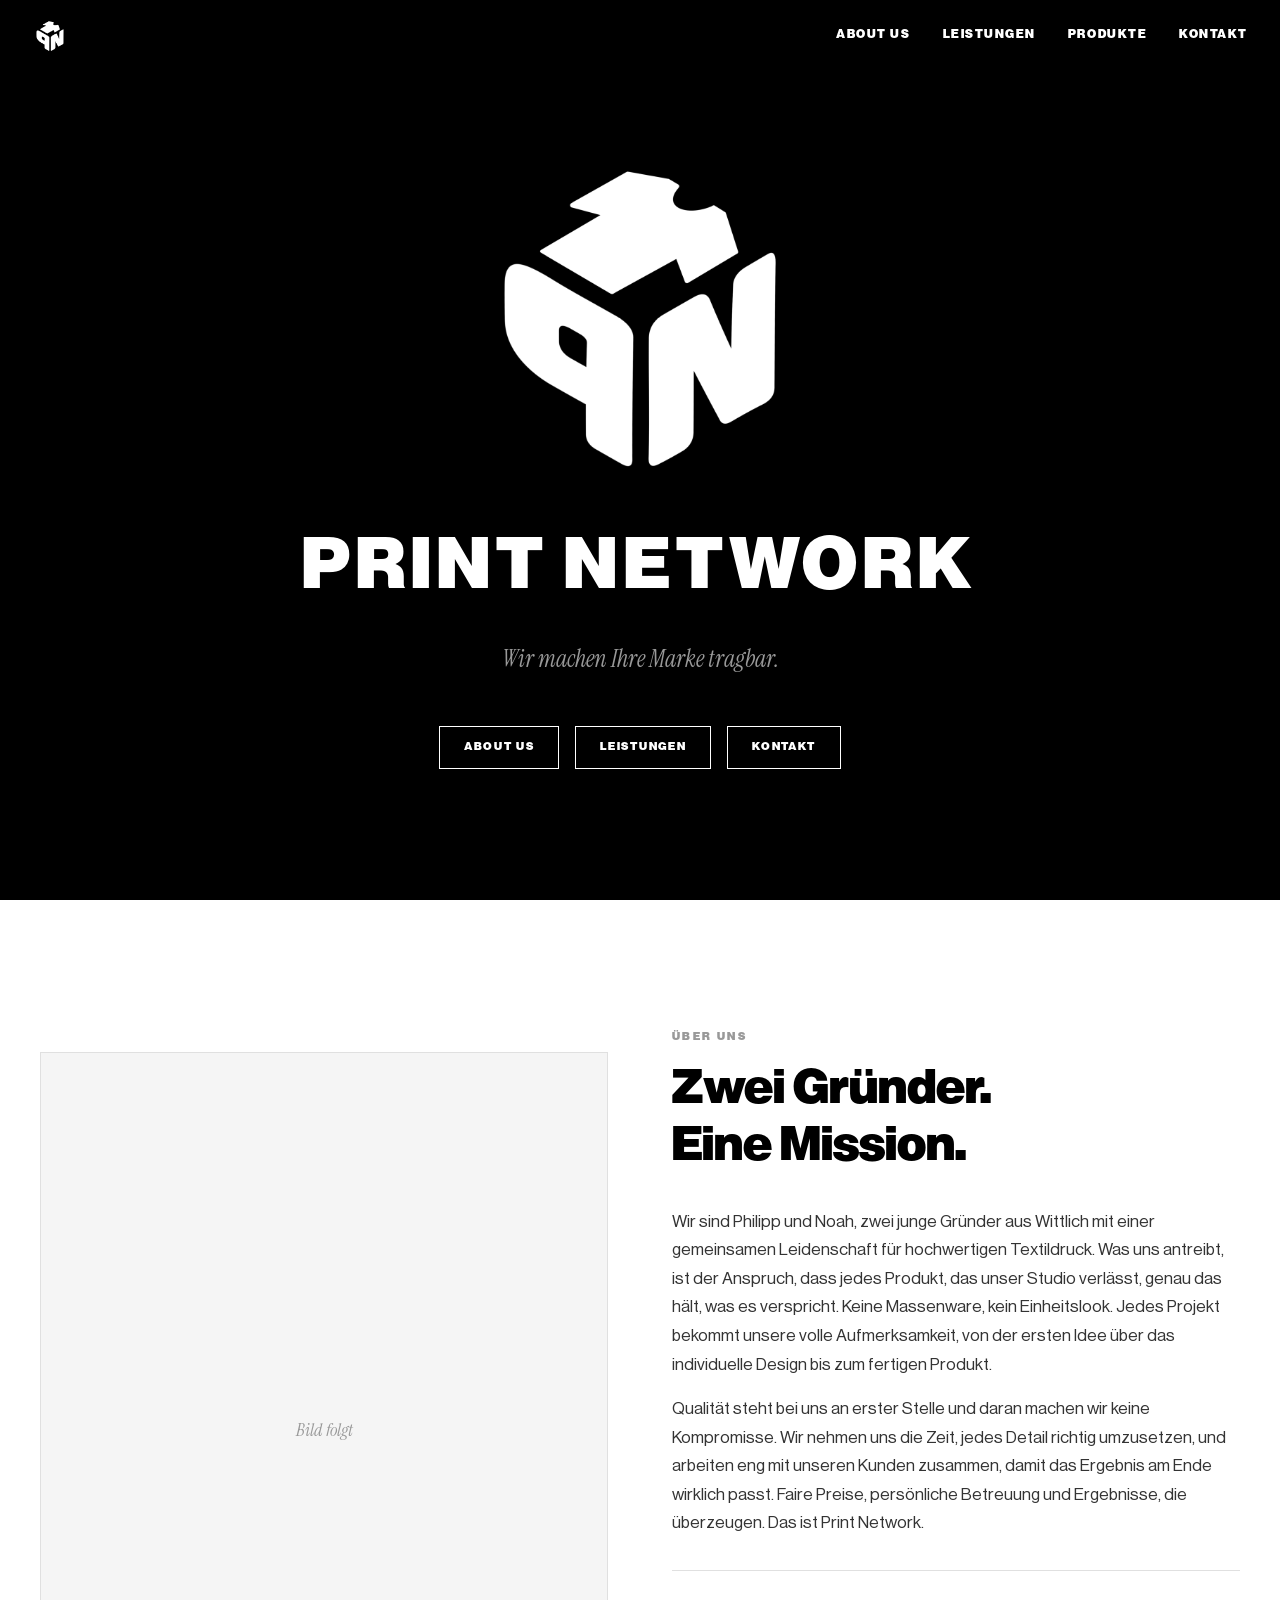
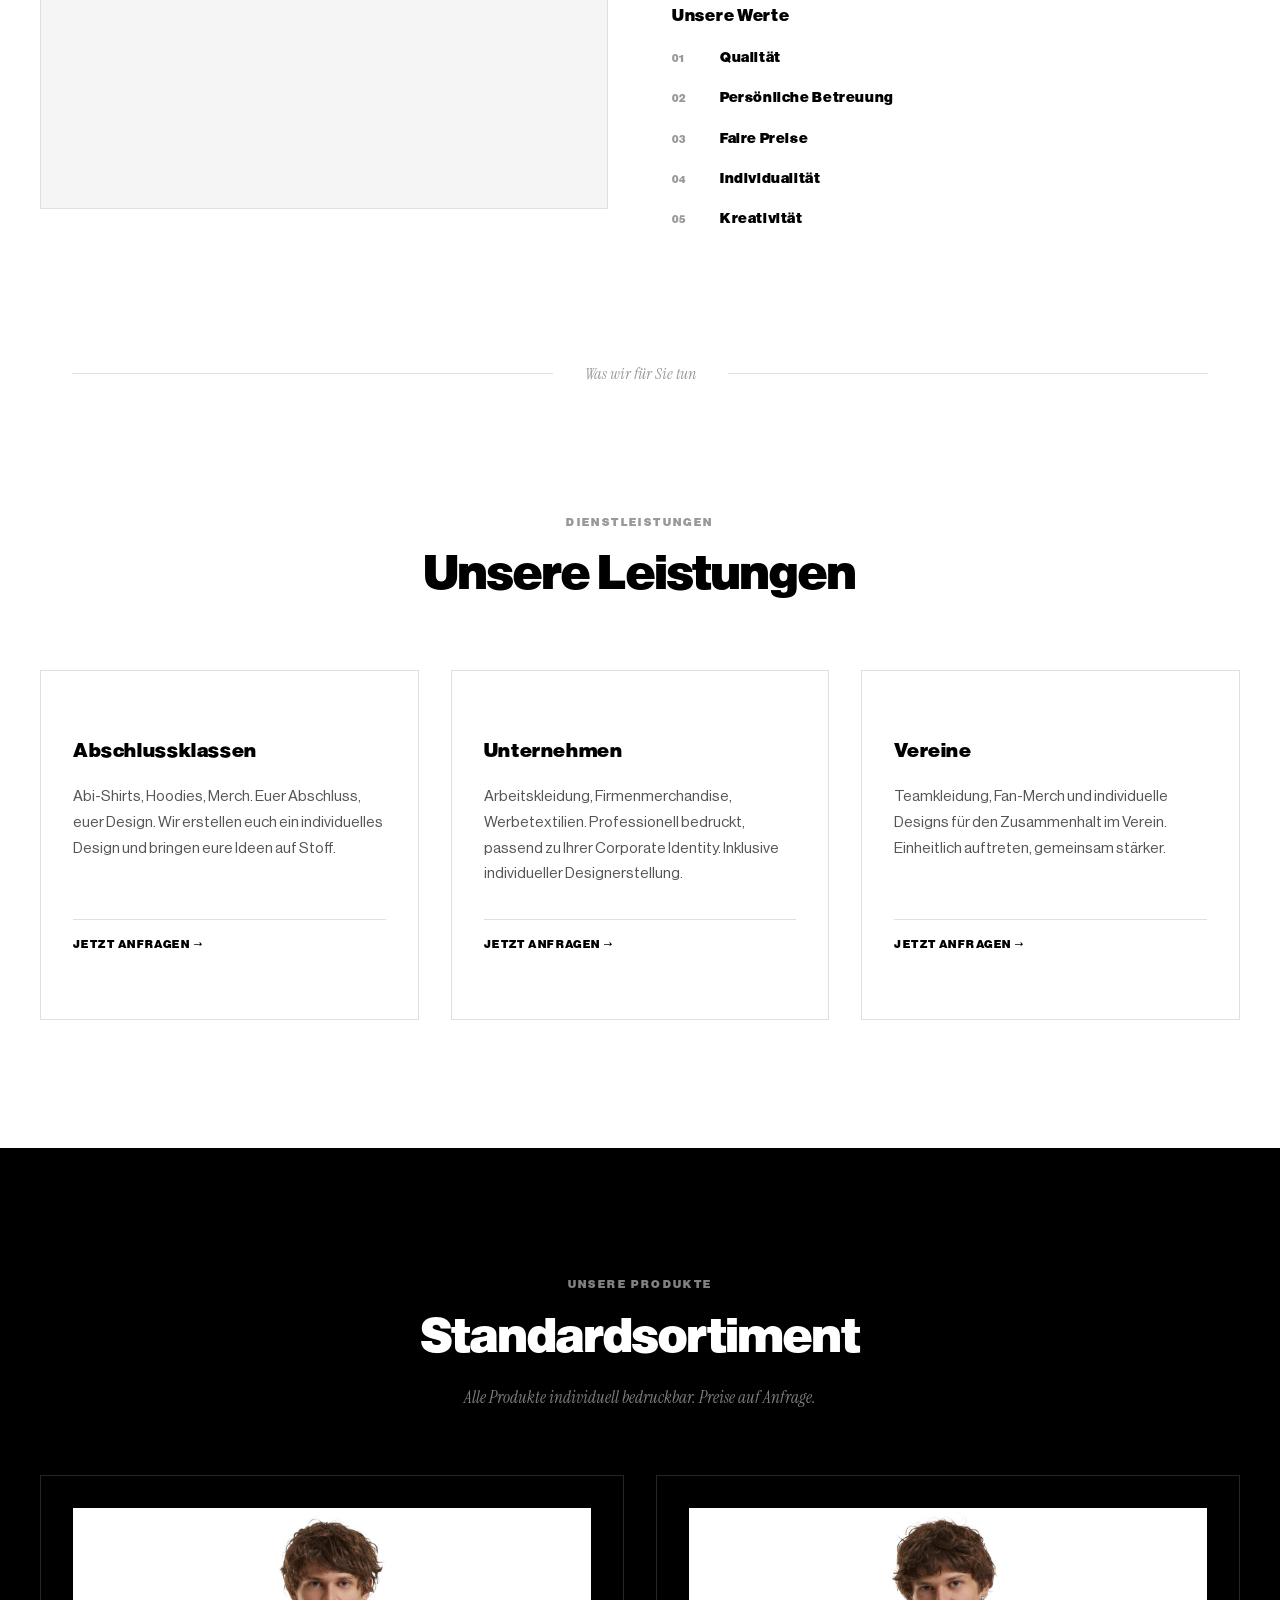
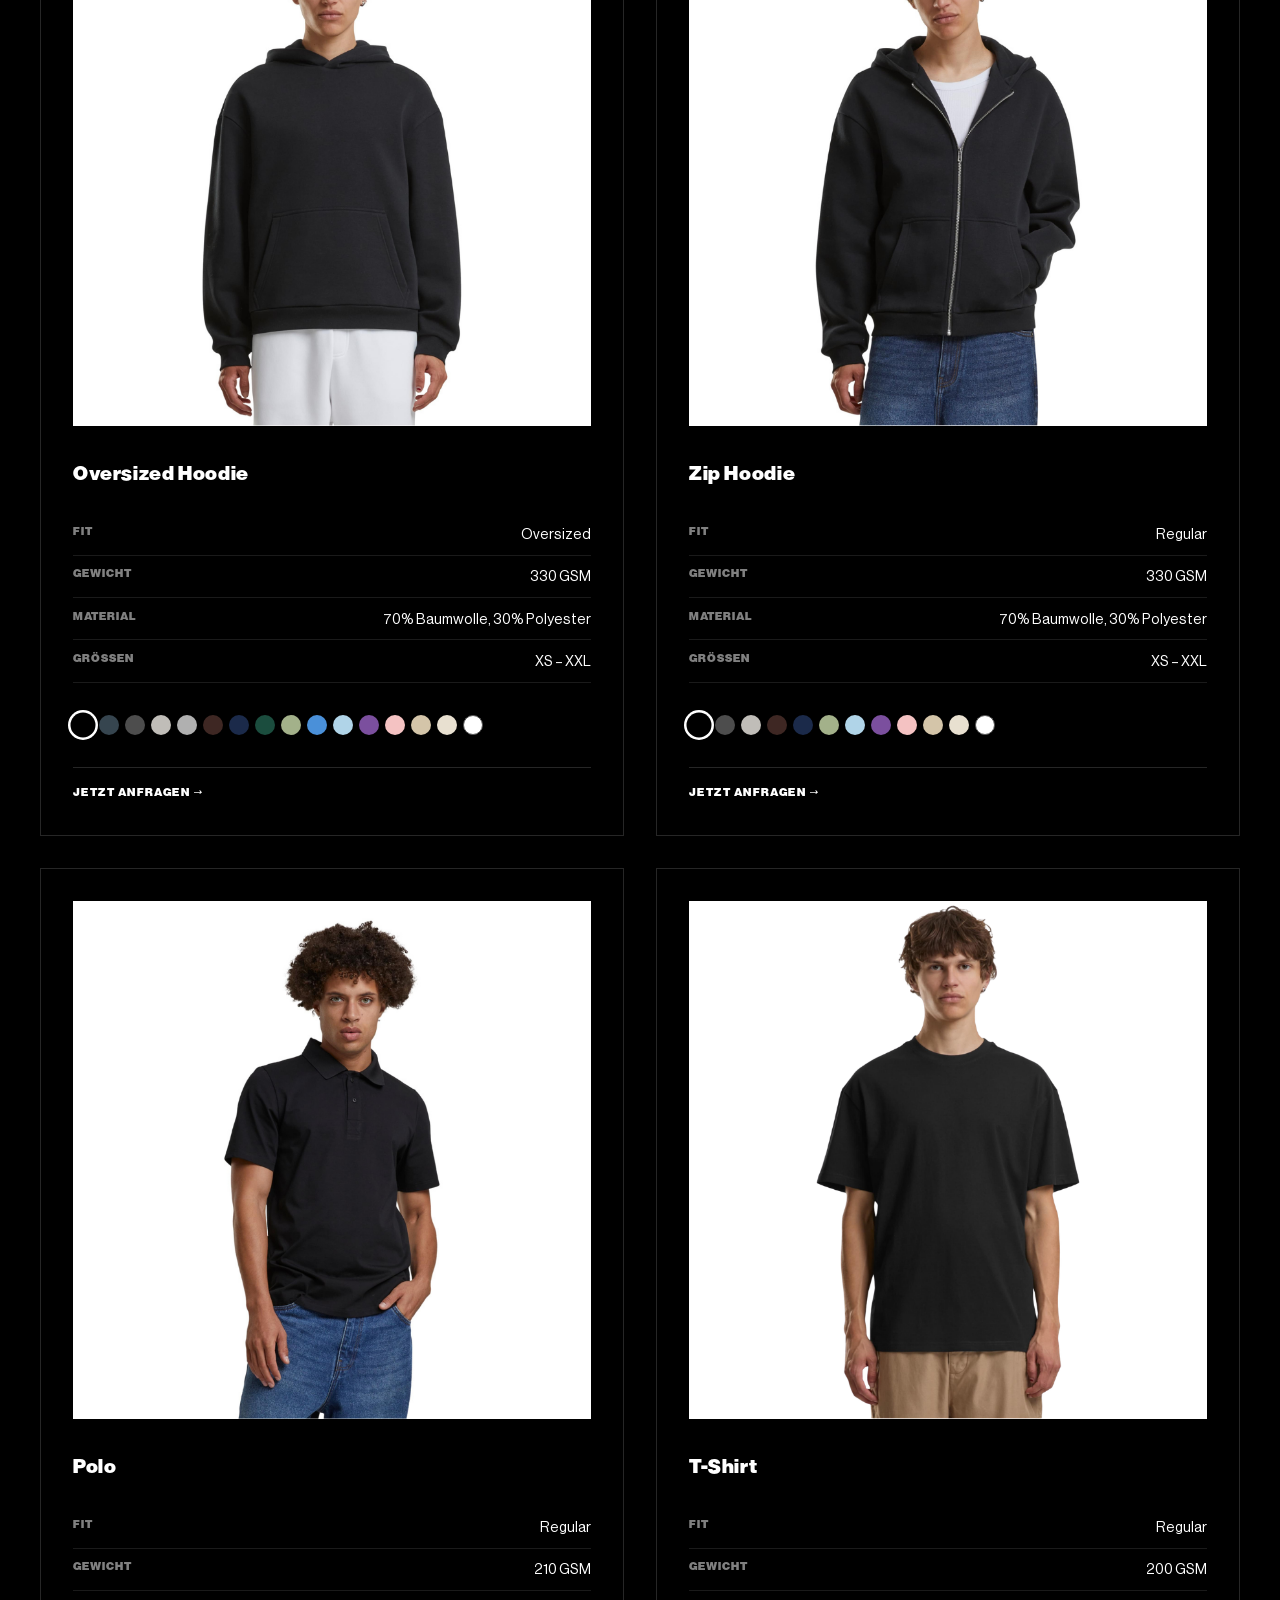
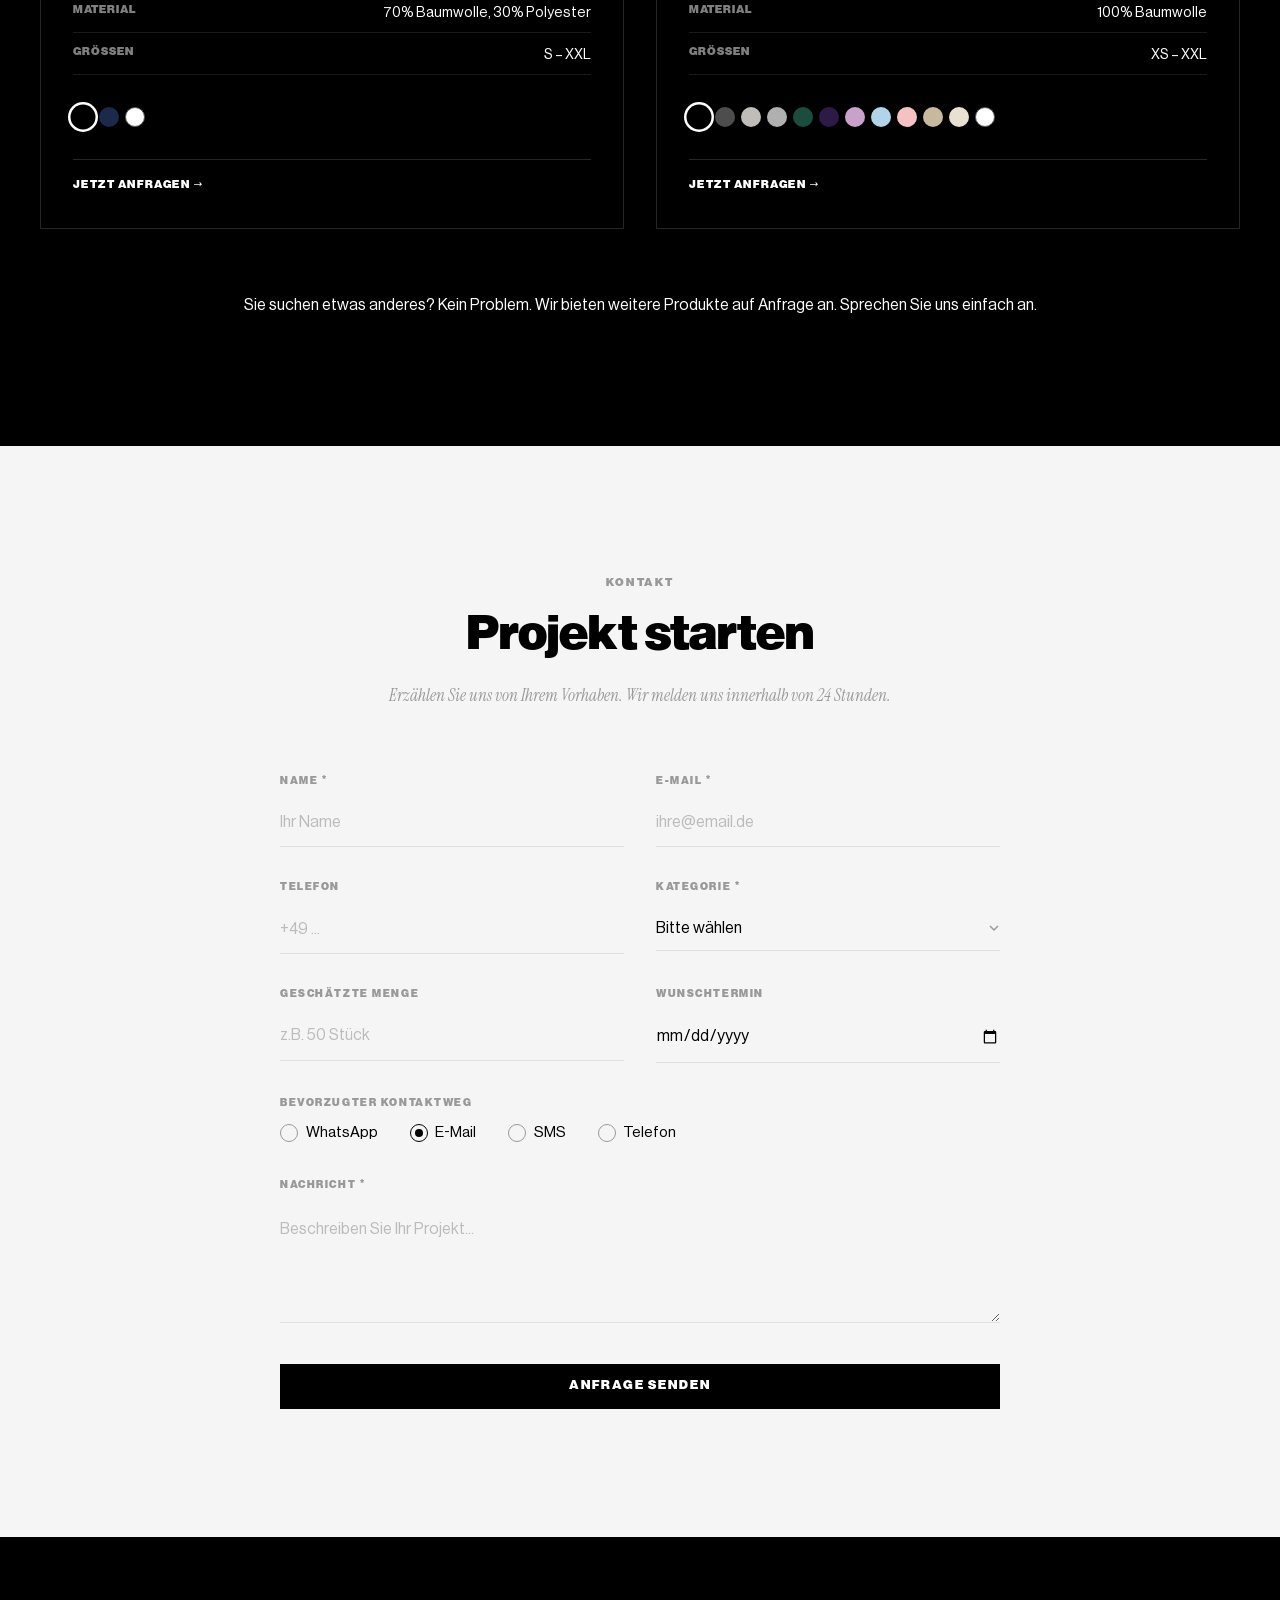
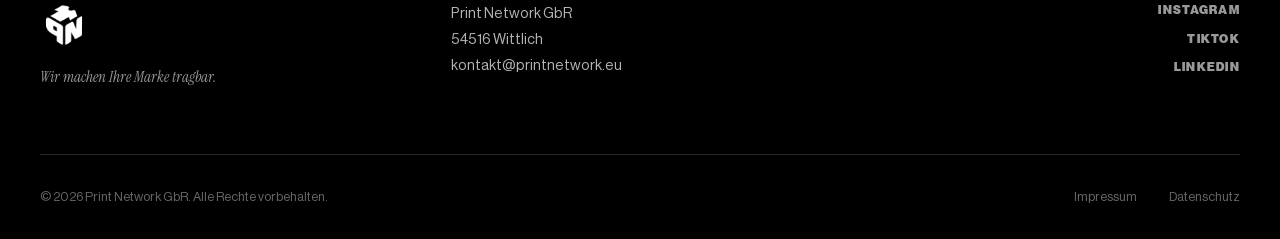
==== commit d3685979: "Produkt-Mockups: BYB-Bilder für alle 4 Produkte mit interaktivem Farbwechsel Hoodie (13 Farben), Zip" ====
--- a/index.html
+++ b/index.html
@@ -177,7 +177,10 @@
 
                 <div class="products__grid">
 
-                    <article class="product-card">
+                    <article class="product-card product-card--has-image">
+                        <div class="product-card__image-wrap">
+                            <img src="assets/hoodie-black.png" alt="Oversized Hoodie in Black" class="product-card__image">
+                        </div>
                         <h3 class="product-card__title">Oversized Hoodie</h3>
                         <ul class="product-card__specs">
                             <li><span>Fit</span><span>Oversized</span></li>
@@ -186,27 +189,30 @@
                             <li><span>Größen</span><span>XS – XXL</span></li>
                         </ul>
                         <div class="product-card__colors">
-                            <span class="color-dot" style="background:#000000" title="Black"></span>
+                            <span class="color-dot color-dot--active" style="background:#000000" title="Black" data-image="assets/hoodie-black.png"></span>
                             <span class="color-dot" style="background:#36454F" title="Charcoal"></span>
-                            <span class="color-dot" style="background:#5C5C5C" title="Lightasphalt"></span>
-                            <span class="color-dot" style="background:#4D4D4D" title="Magnet"></span>
-                            <span class="color-dot" style="background:#B0B0B0" title="Heathergrey"></span>
-                            <span class="color-dot" style="background:#3E2723" title="Chocolatebrown"></span>
+                            <span class="color-dot" style="background:#4D4D4D" title="Magnet" data-image="assets/hoodie-magnet.png"></span>
+                            <span class="color-dot" style="background:#C0BDB8" title="Lightasphalt" data-image="assets/hoodie-lightasphalt.png"></span>
+                            <span class="color-dot" style="background:#B0B0B0" title="Heathergrey" data-image="assets/hoodie-heathergrey.png"></span>
+                            <span class="color-dot" style="background:#3E2723" title="Chocolatebrown" data-image="assets/hoodie-chocolatebrown.png"></span>
                             <span class="color-dot" style="background:#1B2A4A" title="Navy"></span>
-                            <span class="color-dot" style="background:#1B4D3E" title="Bottlegreen"></span>
-                            <span class="color-dot" style="background:#A3B18A" title="Paleolive"></span>
-                            <span class="color-dot" style="background:#4A90D9" title="Berylblue"></span>
-                            <span class="color-dot" style="background:#B0D4E8" title="Powderblue"></span>
-                            <span class="color-dot" style="background:#7B4F9E" title="Plumpurple"></span>
-                            <span class="color-dot" style="background:#F4C2C2" title="Softpink"></span>
-                            <span class="color-dot" style="background:#D4C5A9" title="Unionbeige"></span>
-                            <span class="color-dot" style="background:#E8E0D0" title="Whitesand"></span>
-                            <span class="color-dot" style="background:#FFFFFF; border:1px solid #555" title="White"></span>
+                            <span class="color-dot" style="background:#1B4D3E" title="Bottlegreen" data-image="assets/hoodie-bottlegreen.png"></span>
+                            <span class="color-dot" style="background:#A3B18A" title="Paleolive" data-image="assets/hoodie-paleolive.png"></span>
+                            <span class="color-dot" style="background:#4A90D9" title="Berylblue" data-image="assets/hoodie-berylblue.png"></span>
+                            <span class="color-dot" style="background:#B0D4E8" title="Powderblue" data-image="assets/hoodie-powderblue.png"></span>
+                            <span class="color-dot" style="background:#7B4F9E" title="Plumpurple" data-image="assets/hoodie-plumpurple.png"></span>
+                            <span class="color-dot" style="background:#F4C2C2" title="Softpink" data-image="assets/hoodie-softpink.png"></span>
+                            <span class="color-dot" style="background:#D4C5A9" title="Unionbeige" data-image="assets/hoodie-unionbeige.png"></span>
+                            <span class="color-dot" style="background:#E8E0D0" title="Whitesand" data-image="assets/hoodie-whitesand.png"></span>
+                            <span class="color-dot" style="background:#FFFFFF; border:1px solid #555" title="White" data-image="assets/hoodie-white.png"></span>
                         </div>
                         <a href="#contact" class="product-card__cta">Jetzt anfragen &rarr;</a>
                     </article>
 
-                    <article class="product-card">
+                    <article class="product-card product-card--has-image">
+                        <div class="product-card__image-wrap">
+                            <img src="assets/zip-black.png" alt="Zip Hoodie in Black" class="product-card__image">
+                        </div>
                         <h3 class="product-card__title">Zip Hoodie</h3>
                         <ul class="product-card__specs">
                             <li><span>Fit</span><span>Regular</span></li>
@@ -215,23 +221,26 @@
                             <li><span>Größen</span><span>XS – XXL</span></li>
                         </ul>
                         <div class="product-card__colors">
-                            <span class="color-dot" style="background:#000000" title="Black"></span>
-                            <span class="color-dot" style="background:#5C5C5C" title="Lightasphalt"></span>
-                            <span class="color-dot" style="background:#4D4D4D" title="Magnet"></span>
-                            <span class="color-dot" style="background:#3E2723" title="Chocolatebrown"></span>
-                            <span class="color-dot" style="background:#1B2A4A" title="Navy"></span>
-                            <span class="color-dot" style="background:#A3B18A" title="Paleolive"></span>
-                            <span class="color-dot" style="background:#B0D4E8" title="Powderblue"></span>
-                            <span class="color-dot" style="background:#7B4F9E" title="Plumpurple"></span>
-                            <span class="color-dot" style="background:#F4C2C2" title="Softpink"></span>
-                            <span class="color-dot" style="background:#D4C5A9" title="Unionbeige"></span>
-                            <span class="color-dot" style="background:#E8E0D0" title="Whitesand"></span>
-                            <span class="color-dot" style="background:#FFFFFF; border:1px solid #555" title="White"></span>
+                            <span class="color-dot color-dot--active" style="background:#000000" title="Black" data-image="assets/zip-black.png"></span>
+                            <span class="color-dot" style="background:#4D4D4D" title="Magnet" data-image="assets/zip-magnet.png"></span>
+                            <span class="color-dot" style="background:#C0BDB8" title="Lightasphalt" data-image="assets/zip-lightasphalt.png"></span>
+                            <span class="color-dot" style="background:#3E2723" title="Chocolatebrown" data-image="assets/zip-chocolatebrown.png"></span>
+                            <span class="color-dot" style="background:#1B2A4A" title="Navy" data-image="assets/zip-navy.png"></span>
+                            <span class="color-dot" style="background:#A3B18A" title="Paleolive" data-image="assets/zip-paleolive.png"></span>
+                            <span class="color-dot" style="background:#B0D4E8" title="Powderblue" data-image="assets/zip-powderblue.png"></span>
+                            <span class="color-dot" style="background:#7B4F9E" title="Plumpurple" data-image="assets/zip-plumpurple.png"></span>
+                            <span class="color-dot" style="background:#F4C2C2" title="Softpink" data-image="assets/zip-softpink.png"></span>
+                            <span class="color-dot" style="background:#D4C5A9" title="Unionbeige" data-image="assets/zip-unionbeige.png"></span>
+                            <span class="color-dot" style="background:#E8E0D0" title="Whitesand" data-image="assets/zip-whitesand.png"></span>
+                            <span class="color-dot" style="background:#FFFFFF; border:1px solid #555" title="White" data-image="assets/zip-white.png"></span>
                         </div>
                         <a href="#contact" class="product-card__cta">Jetzt anfragen &rarr;</a>
                     </article>
 
-                    <article class="product-card">
+                    <article class="product-card product-card--has-image">
+                        <div class="product-card__image-wrap">
+                            <img src="assets/polo-black.png" alt="Polo in Black" class="product-card__image">
+                        </div>
                         <h3 class="product-card__title">Polo</h3>
                         <ul class="product-card__specs">
                             <li><span>Fit</span><span>Regular</span></li>
@@ -240,14 +249,17 @@
                             <li><span>Größen</span><span>S – XXL</span></li>
                         </ul>
                         <div class="product-card__colors">
-                            <span class="color-dot" style="background:#000000" title="Black"></span>
+                            <span class="color-dot color-dot--active" style="background:#000000" title="Black" data-image="assets/polo-black.png"></span>
                             <span class="color-dot" style="background:#1B2A4A" title="Navy"></span>
-                            <span class="color-dot" style="background:#FFFFFF; border:1px solid #555" title="White"></span>
+                            <span class="color-dot" style="background:#FFFFFF; border:1px solid #555" title="White" data-image="assets/polo-white.png"></span>
                         </div>
                         <a href="#contact" class="product-card__cta">Jetzt anfragen &rarr;</a>
                     </article>
 
-                    <article class="product-card">
+                    <article class="product-card product-card--has-image">
+                        <div class="product-card__image-wrap">
+                            <img src="assets/tshirt-black.png" alt="T-Shirt in Black" class="product-card__image">
+                        </div>
                         <h3 class="product-card__title">T-Shirt</h3>
                         <ul class="product-card__specs">
                             <li><span>Fit</span><span>Regular</span></li>
@@ -256,18 +268,18 @@
                             <li><span>Größen</span><span>XS – XXL</span></li>
                         </ul>
                         <div class="product-card__colors">
-                            <span class="color-dot" style="background:#000000" title="Black"></span>
-                            <span class="color-dot" style="background:#5C5C5C" title="Lightasphalt"></span>
-                            <span class="color-dot" style="background:#4D4D4D" title="Magnet"></span>
+                            <span class="color-dot color-dot--active" style="background:#000000" title="Black" data-image="assets/tshirt-black.png"></span>
+                            <span class="color-dot" style="background:#4D4D4D" title="Magnet" data-image="assets/tshirt-magnet.png"></span>
+                            <span class="color-dot" style="background:#C0BDB8" title="Lightasphalt" data-image="assets/tshirt-lightasphalt.png"></span>
                             <span class="color-dot" style="background:#B0B0B0" title="Heathergrey"></span>
                             <span class="color-dot" style="background:#1B4D3E" title="Bottlegreen"></span>
-                            <span class="color-dot" style="background:#2E1A47" title="Purplenight"></span>
-                            <span class="color-dot" style="background:#C8A2C8" title="Lilac"></span>
+                            <span class="color-dot" style="background:#2E1A47" title="Purplenight" data-image="assets/tshirt-purplenight.png"></span>
+                            <span class="color-dot" style="background:#C8A2C8" title="Lilac" data-image="assets/tshirt-lilac.png"></span>
                             <span class="color-dot" style="background:#B0D4E8" title="Powderblue"></span>
                             <span class="color-dot" style="background:#F4C2C2" title="Softpink"></span>
                             <span class="color-dot" style="background:#C8B89C" title="Sand"></span>
-                            <span class="color-dot" style="background:#E8E0D0" title="Whitesand"></span>
-                            <span class="color-dot" style="background:#FFFFFF; border:1px solid #555" title="White"></span>
+                            <span class="color-dot" style="background:#E8E0D0" title="Whitesand" data-image="assets/tshirt-whitesand.png"></span>
+                            <span class="color-dot" style="background:#FFFFFF; border:1px solid #555" title="White" data-image="assets/tshirt-white.png"></span>
                         </div>
                         <a href="#contact" class="product-card__cta">Jetzt anfragen &rarr;</a>
                     </article>
--- a/css/style.css
+++ b/css/style.css
@@ -660,6 +660,27 @@
     z-index: 1;
 }
 
+.product-card__image-wrap {
+    aspect-ratio: 1/1;
+    overflow: hidden;
+    margin-bottom: var(--space-md);
+    display: flex;
+    align-items: center;
+    justify-content: center;
+    background: rgba(255, 255, 255, 0.05);
+}
+
+.product-card__image {
+    width: 100%;
+    height: 100%;
+    object-fit: contain;
+    transition: opacity 0.3s ease;
+}
+
+.product-card:hover .product-card__image-wrap {
+    background: rgba(0, 0, 0, 0.03);
+}
+
 .product-card__title {
     font-family: var(--font-heading);
     font-size: 1.3rem;
@@ -727,6 +748,20 @@
     border-radius: 50%;
     display: inline-block;
     cursor: default;
+    transition: transform 0.2s ease, box-shadow 0.2s ease;
+}
+
+.color-dot[data-image] {
+    cursor: pointer;
+}
+
+.color-dot--active {
+    transform: scale(1.25);
+    box-shadow: 0 0 0 2px var(--white);
+}
+
+.product-card:hover .color-dot--active {
+    box-shadow: 0 0 0 2px var(--black);
 }
 
 .product-card__cta {
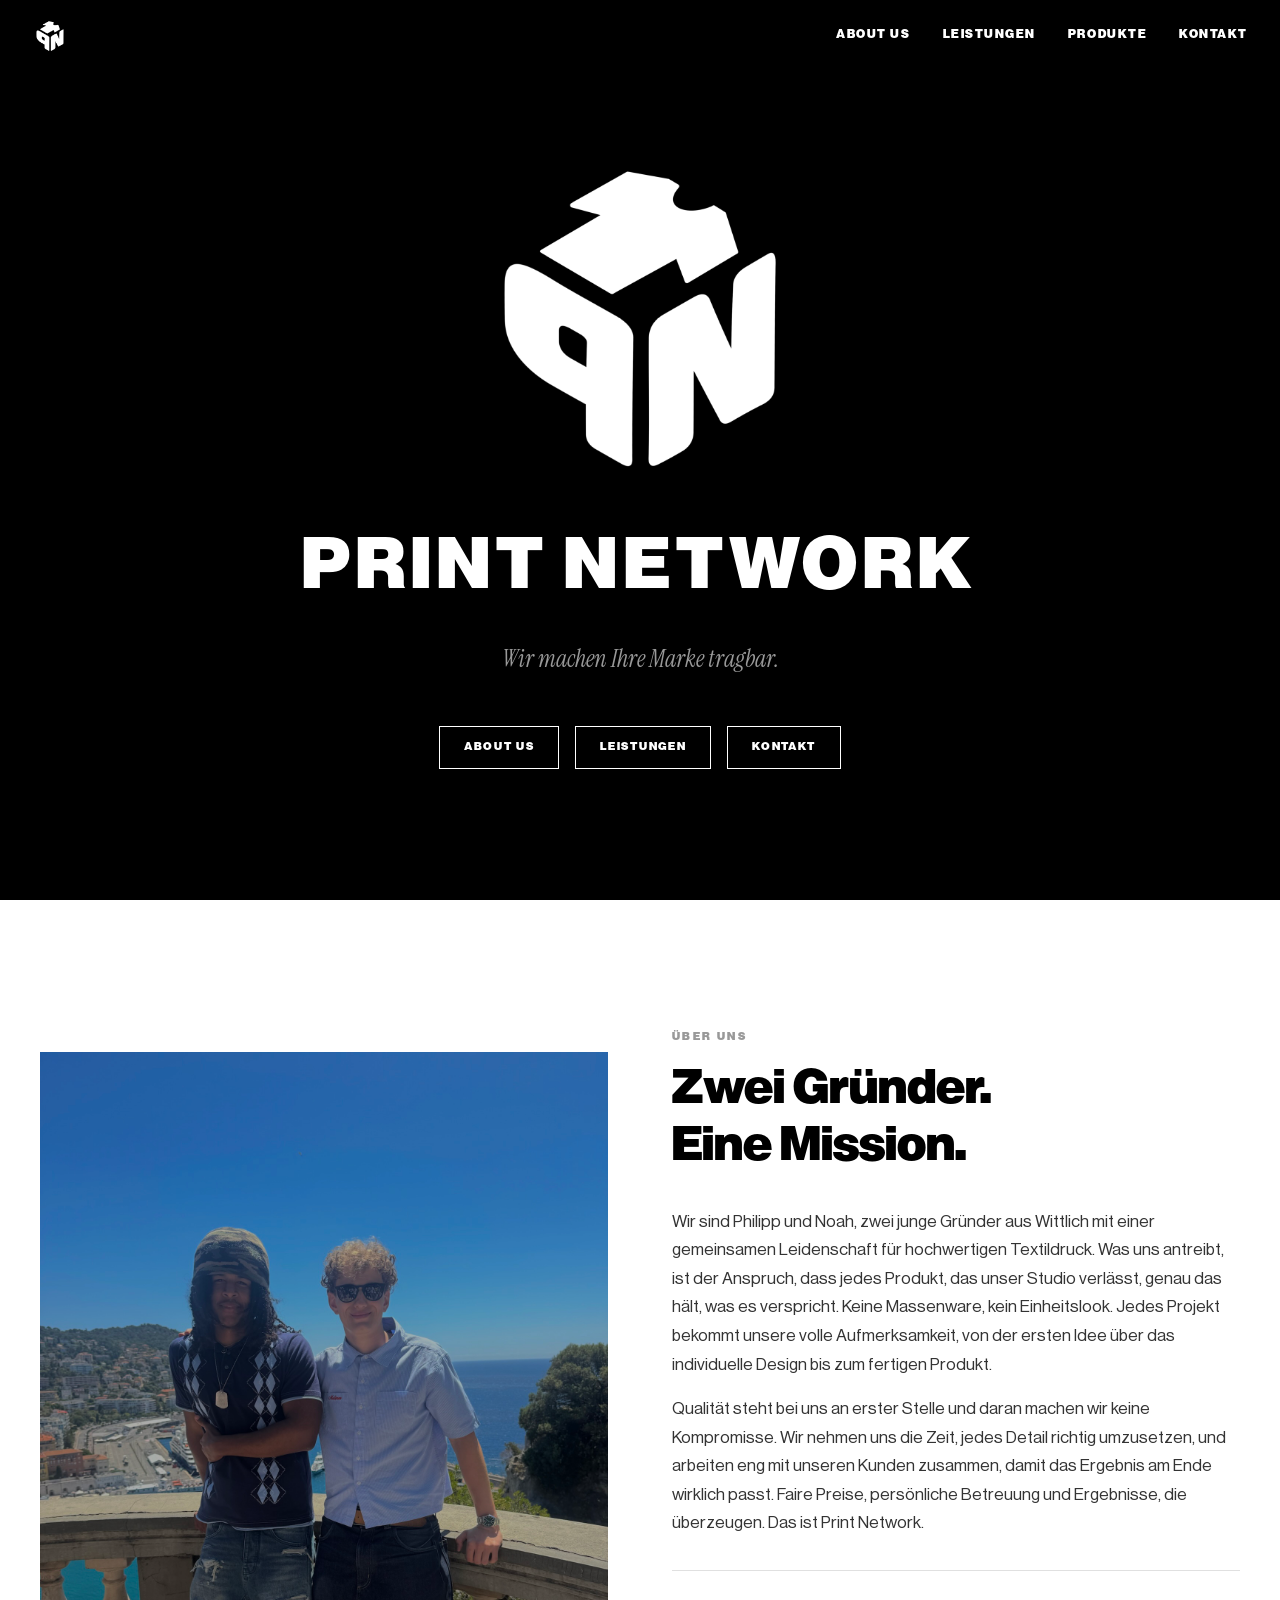
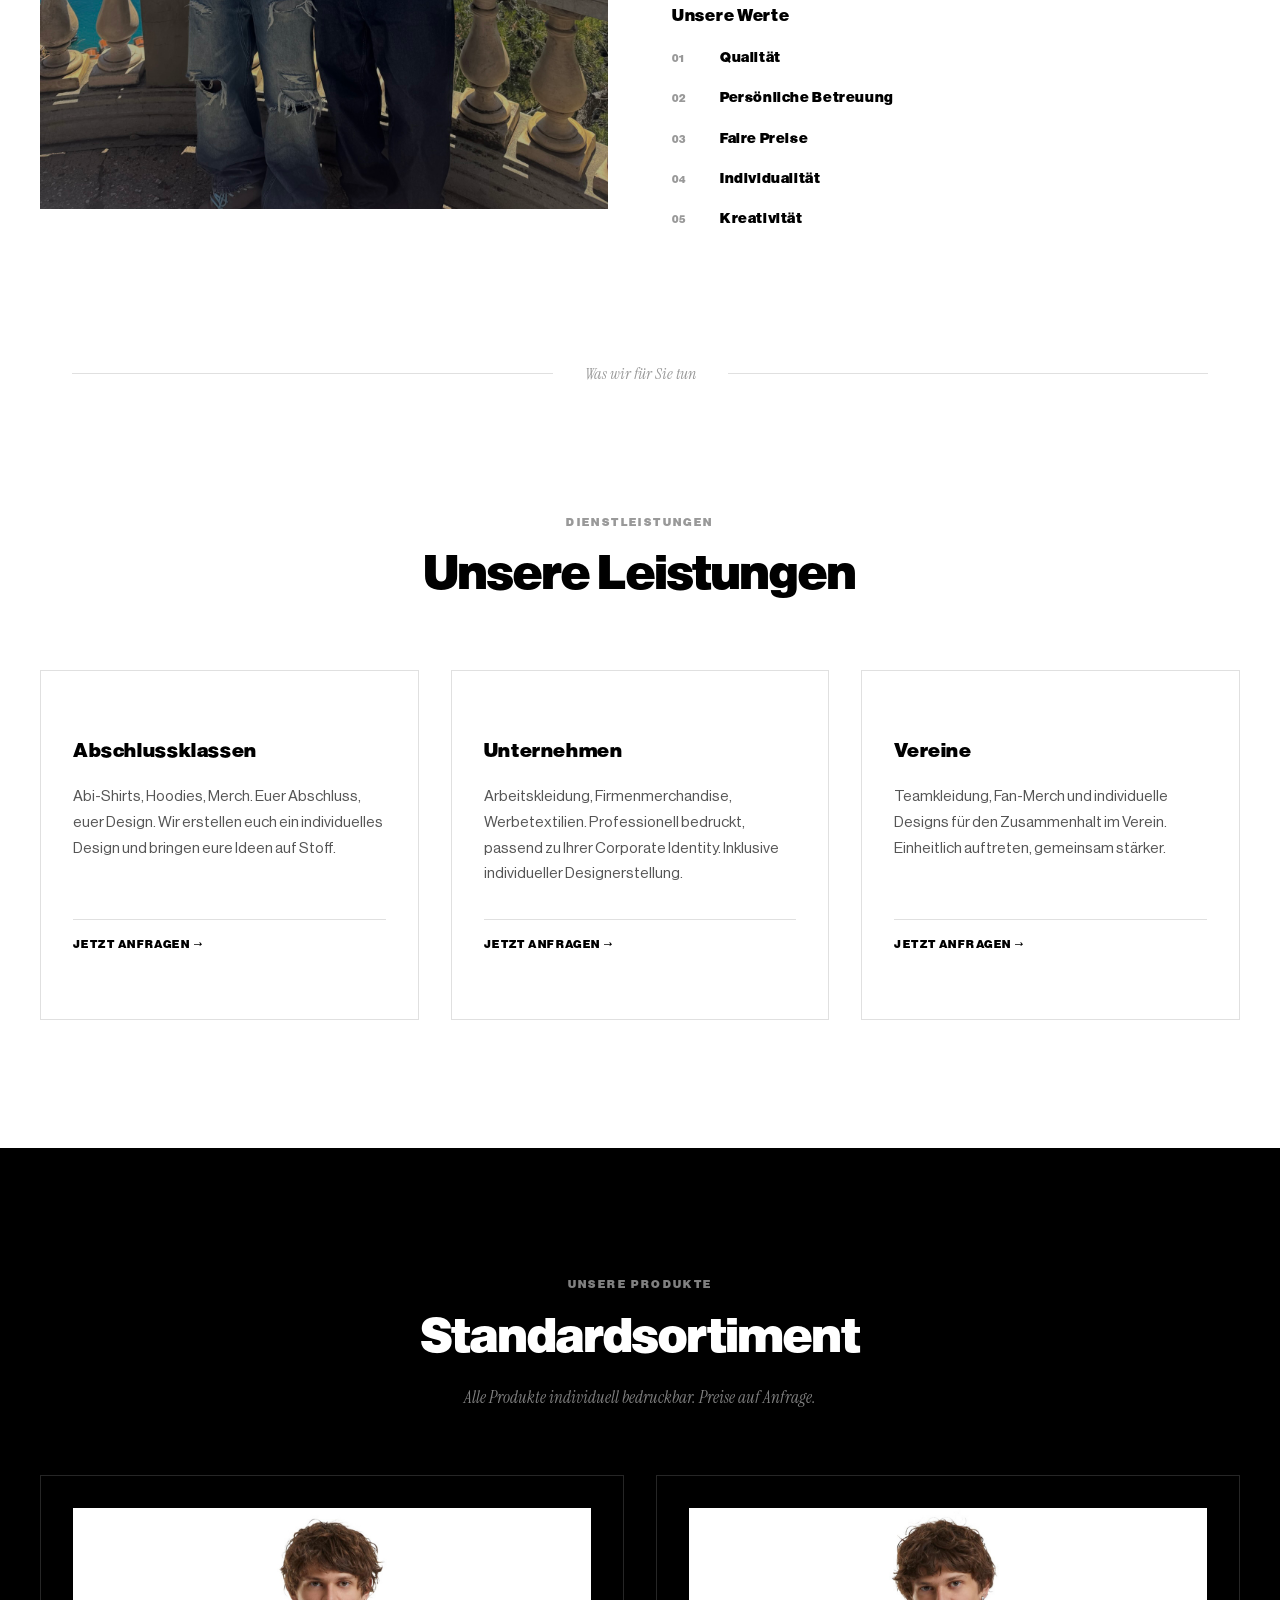
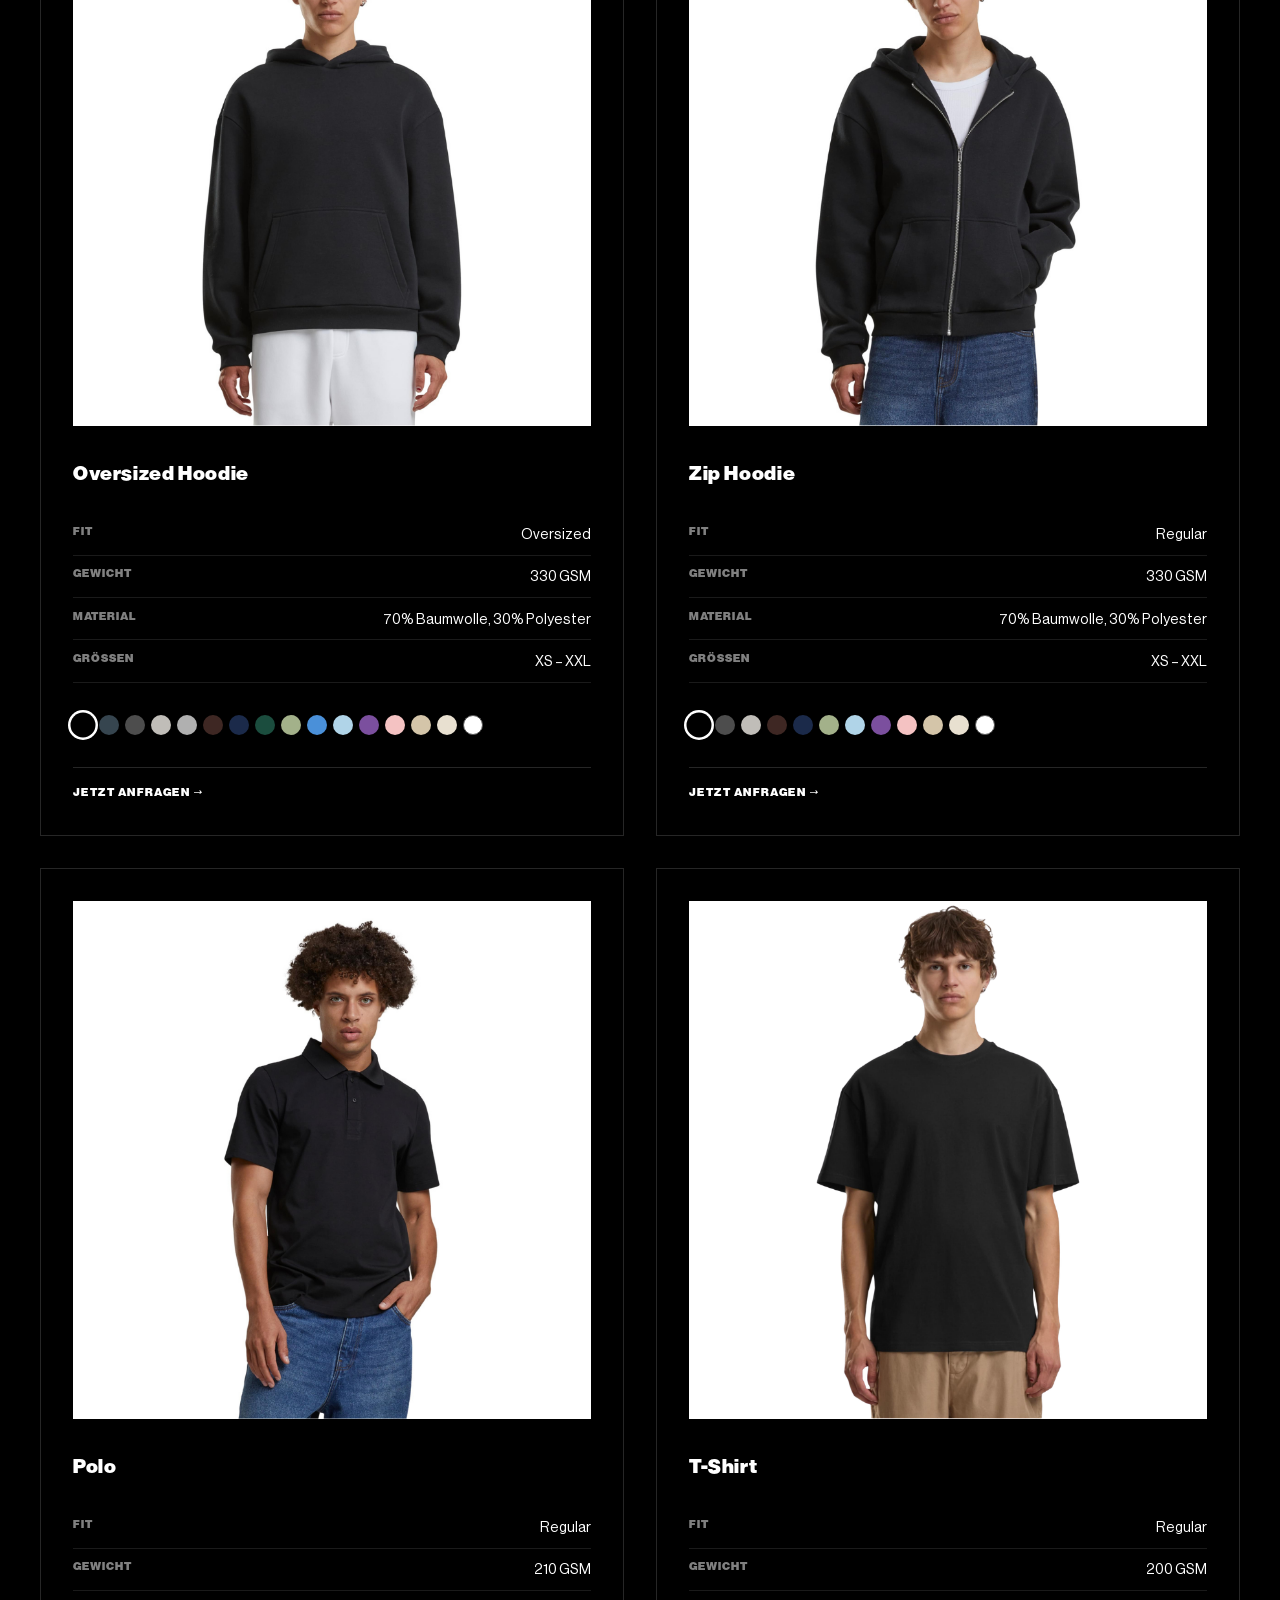
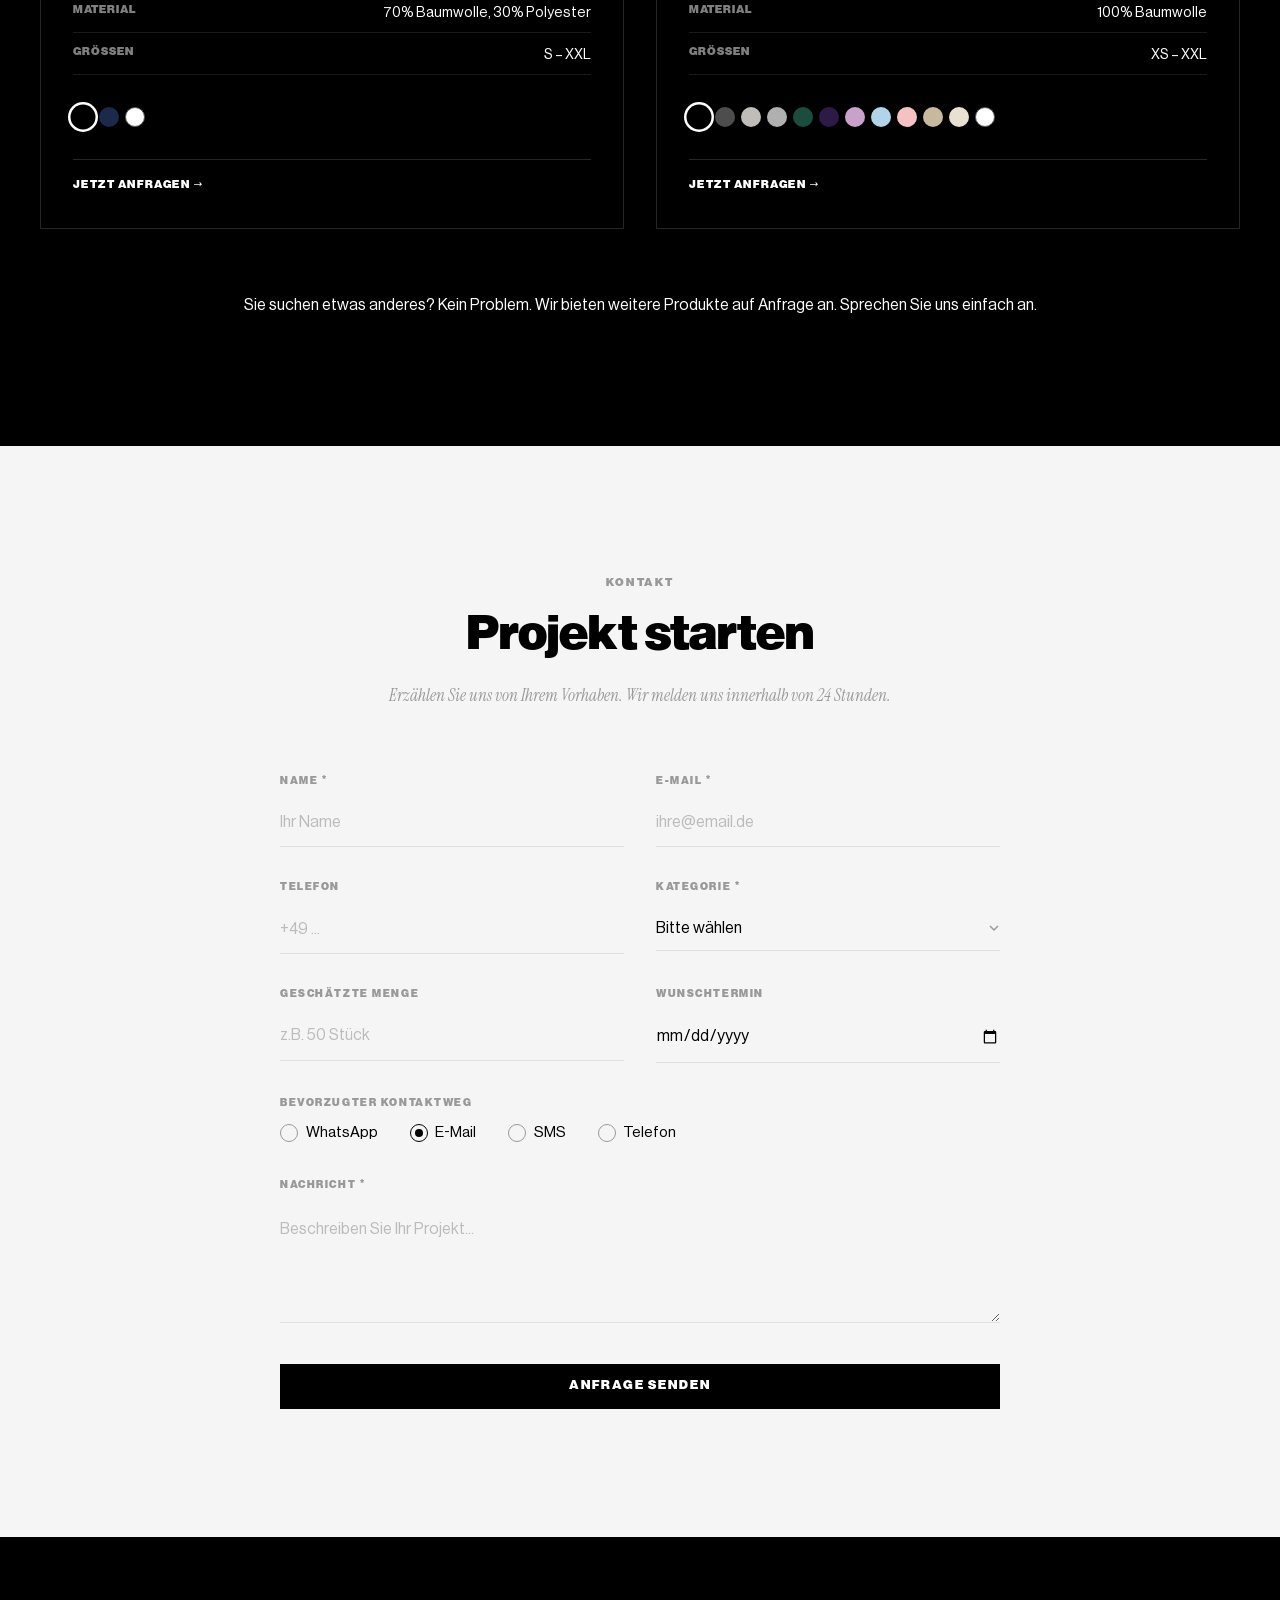
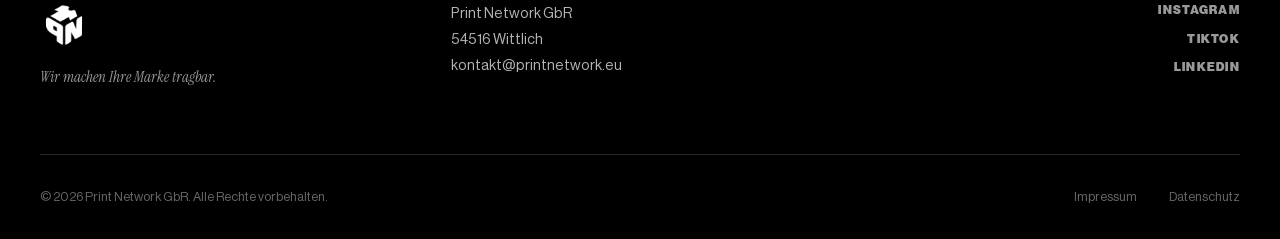
==== commit 744b96c7: "Teamfoto im About-Bereich eingefügt Co-Authored-By: Claude Opus 4.6 <noreply@anthropic.com>" ====
--- a/index.html
+++ b/index.html
@@ -85,9 +85,7 @@
         <section class="about" id="about">
             <div class="about__container">
                 <div class="about__image-wrap">
-                    <div class="about__image-placeholder">
-                        <span>Bild folgt</span>
-                    </div>
+                    <img src="assets/about-team.jpg" alt="Philipp und Noah — die Gründer von Print Network" class="about__image">
                 </div>
                 <div class="about__text">
                     <p class="about__label">Über uns</p>
--- a/css/style.css
+++ b/css/style.css
@@ -380,6 +380,13 @@
     color: var(--gray-mid);
     font-size: 1.1rem;
     border: 1px solid var(--gray-border);
+}
+
+.about__image {
+    width: 100%;
+    height: 100%;
+    object-fit: cover;
+    object-position: center top;
 }
 
 .about__label {
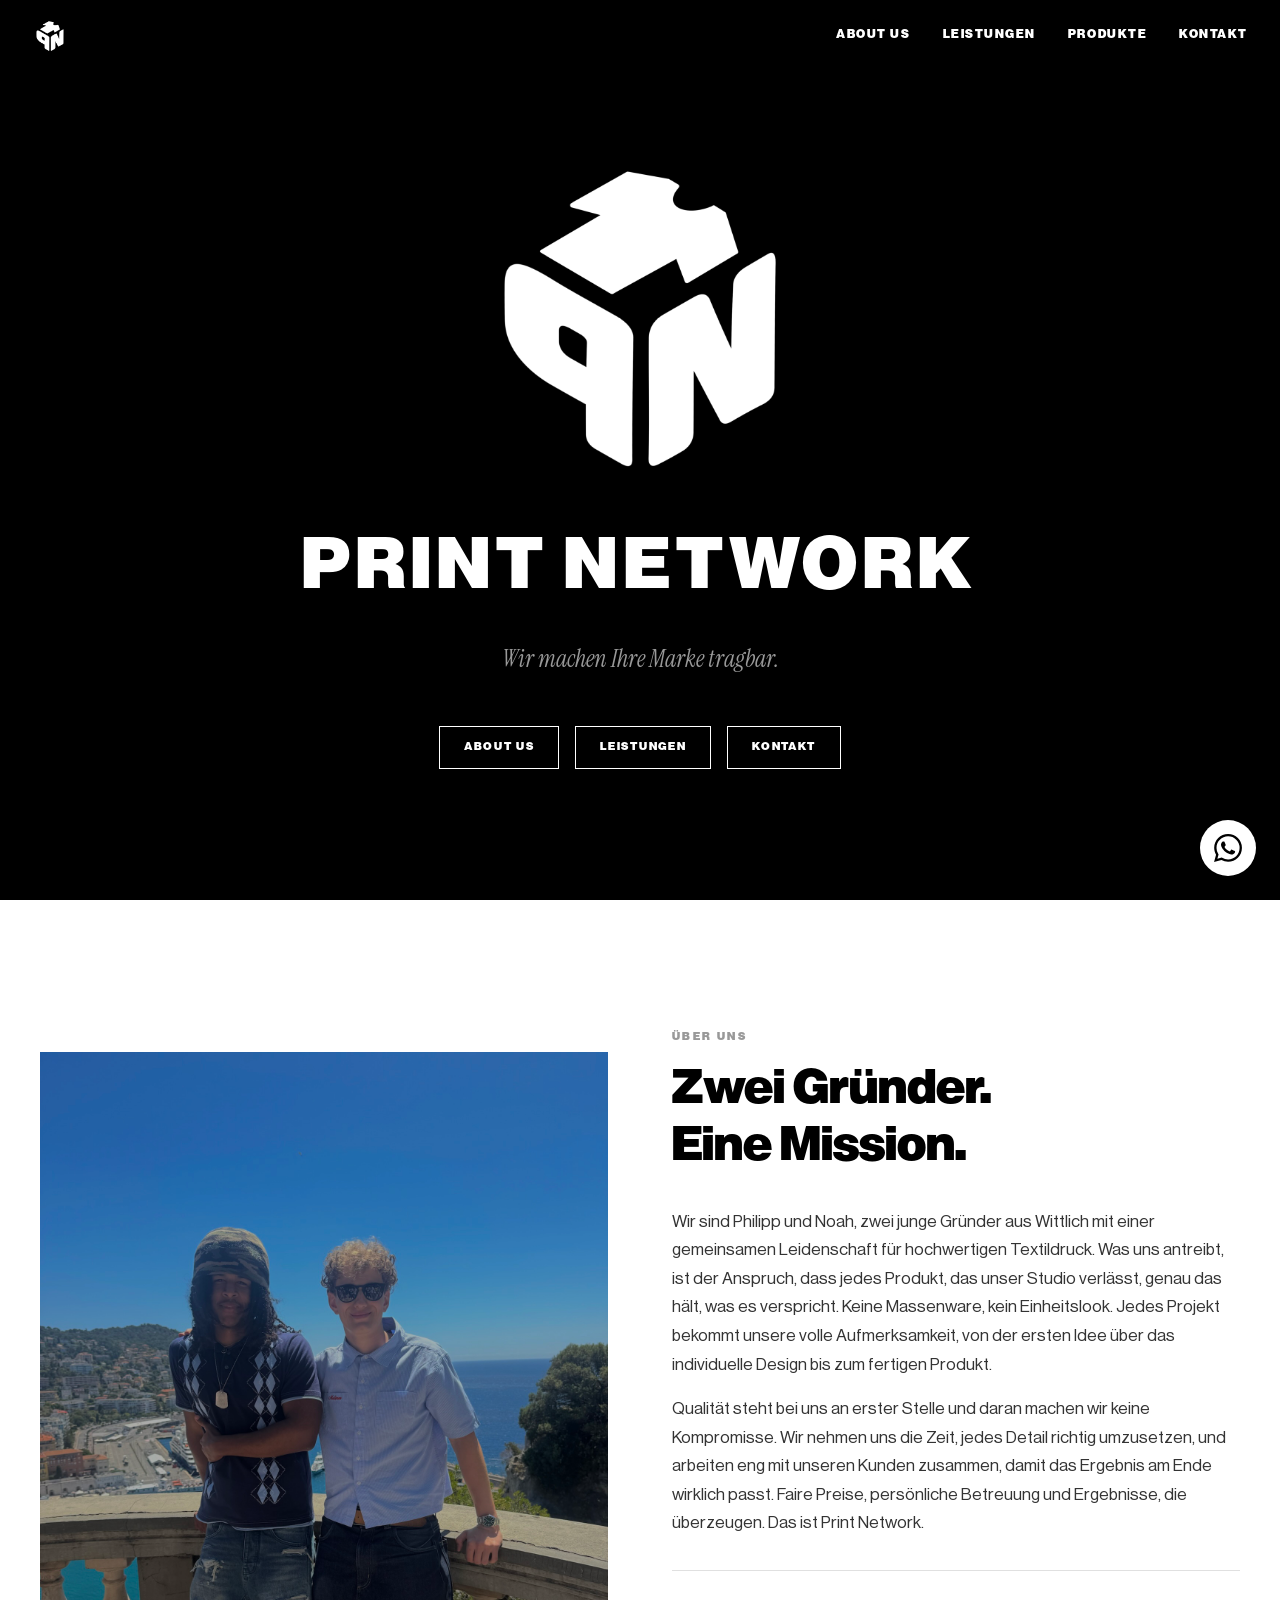
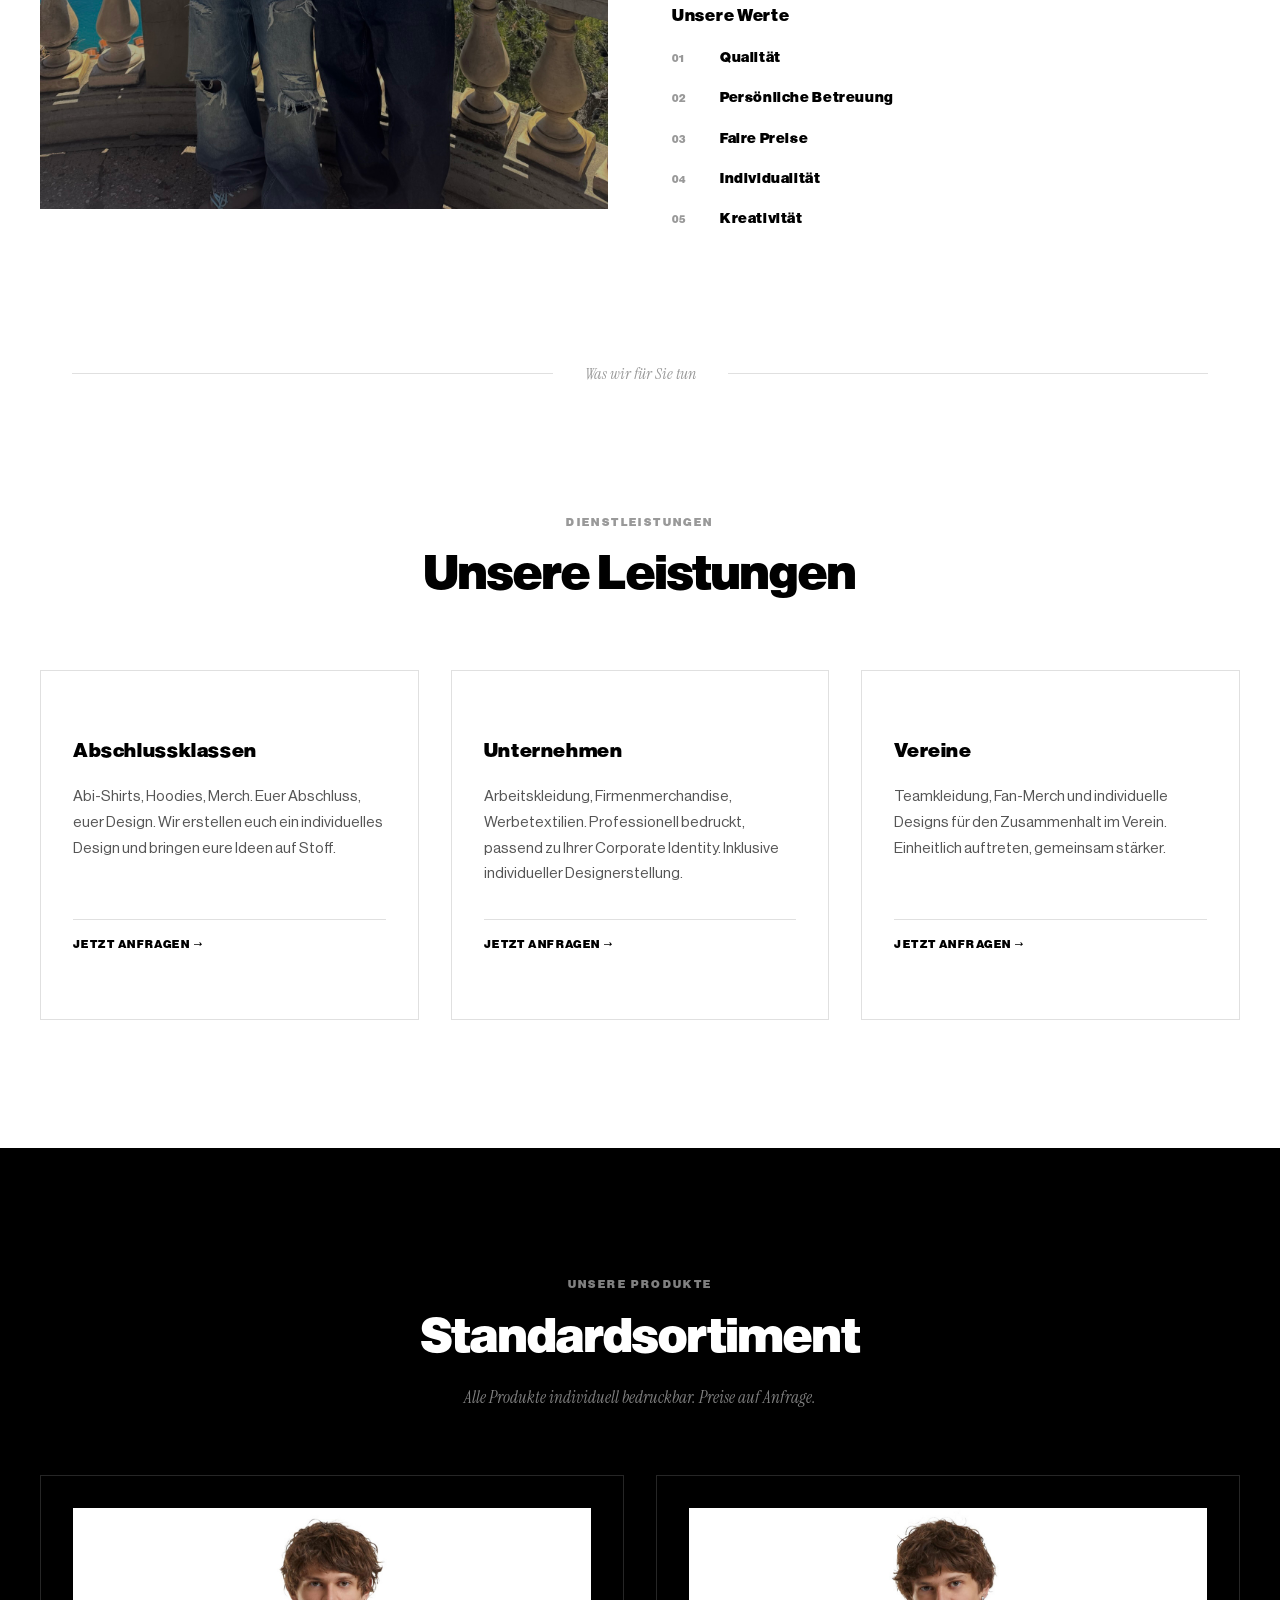
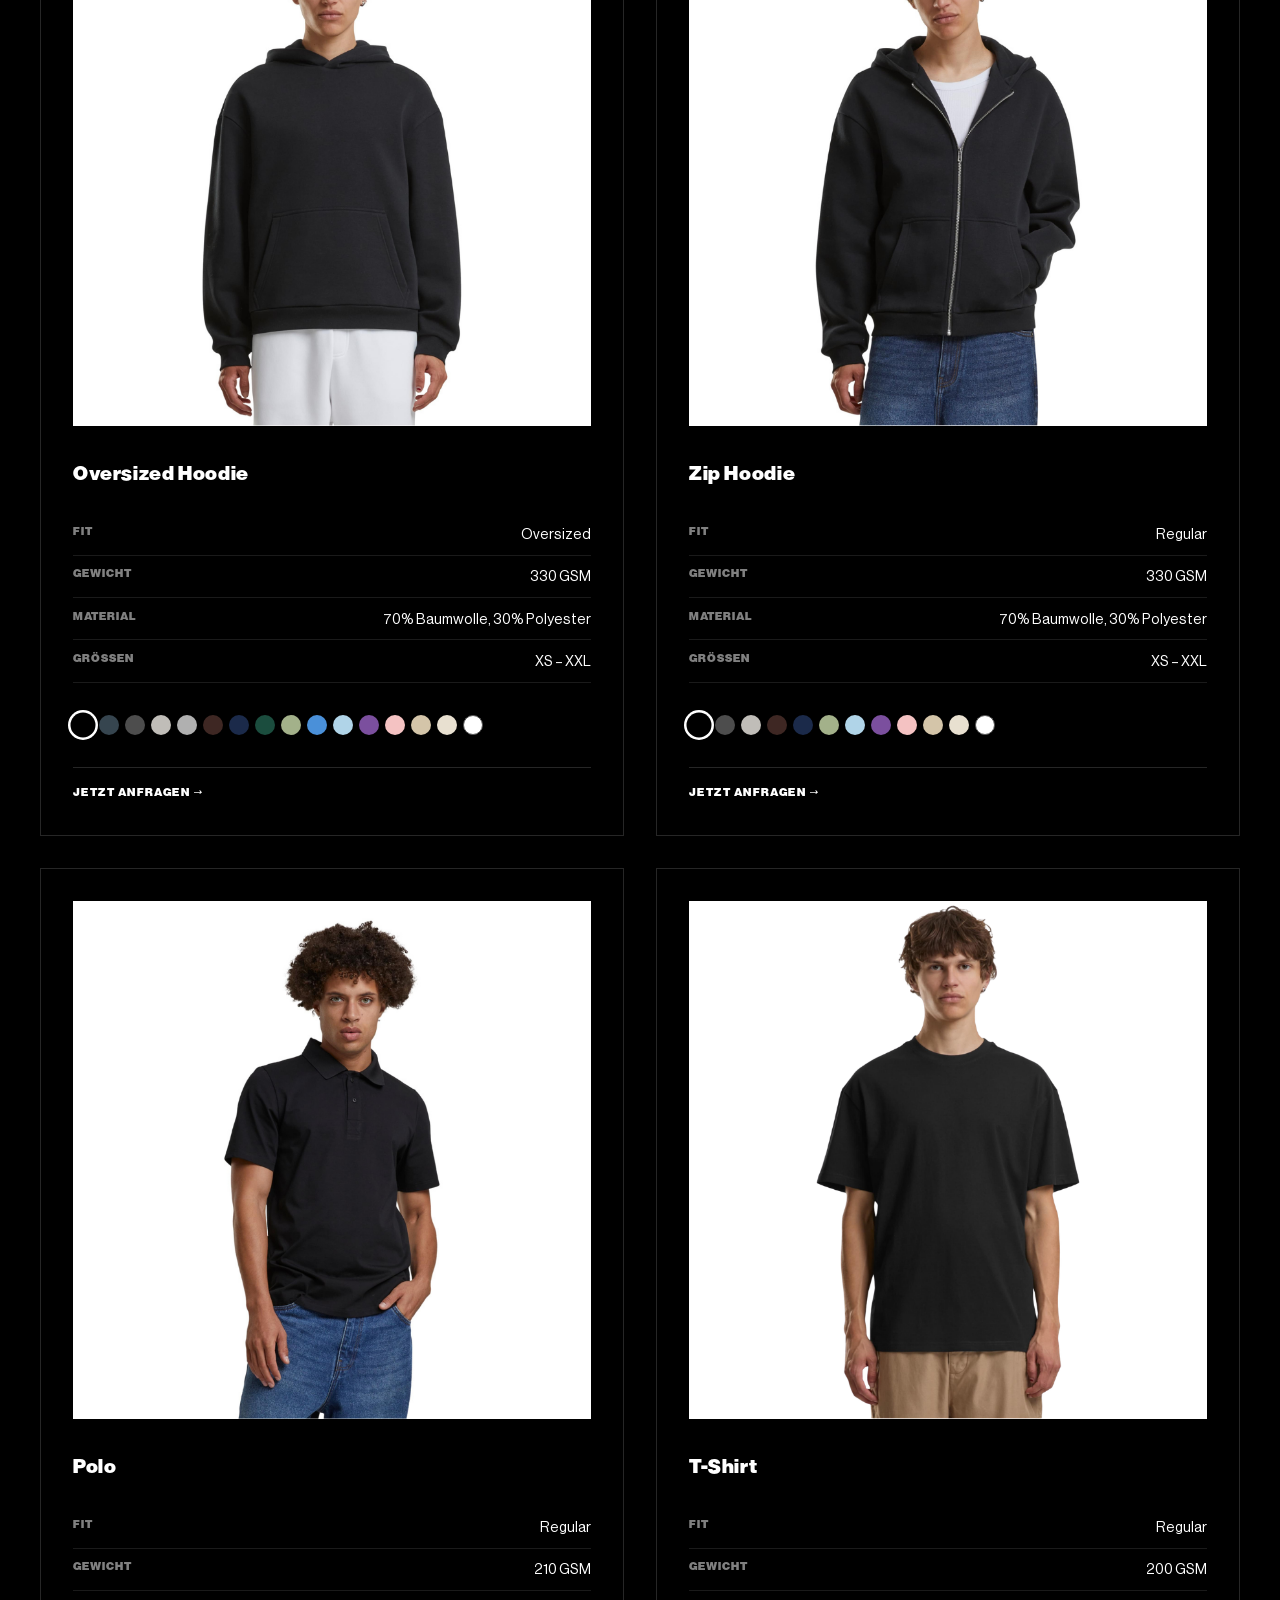
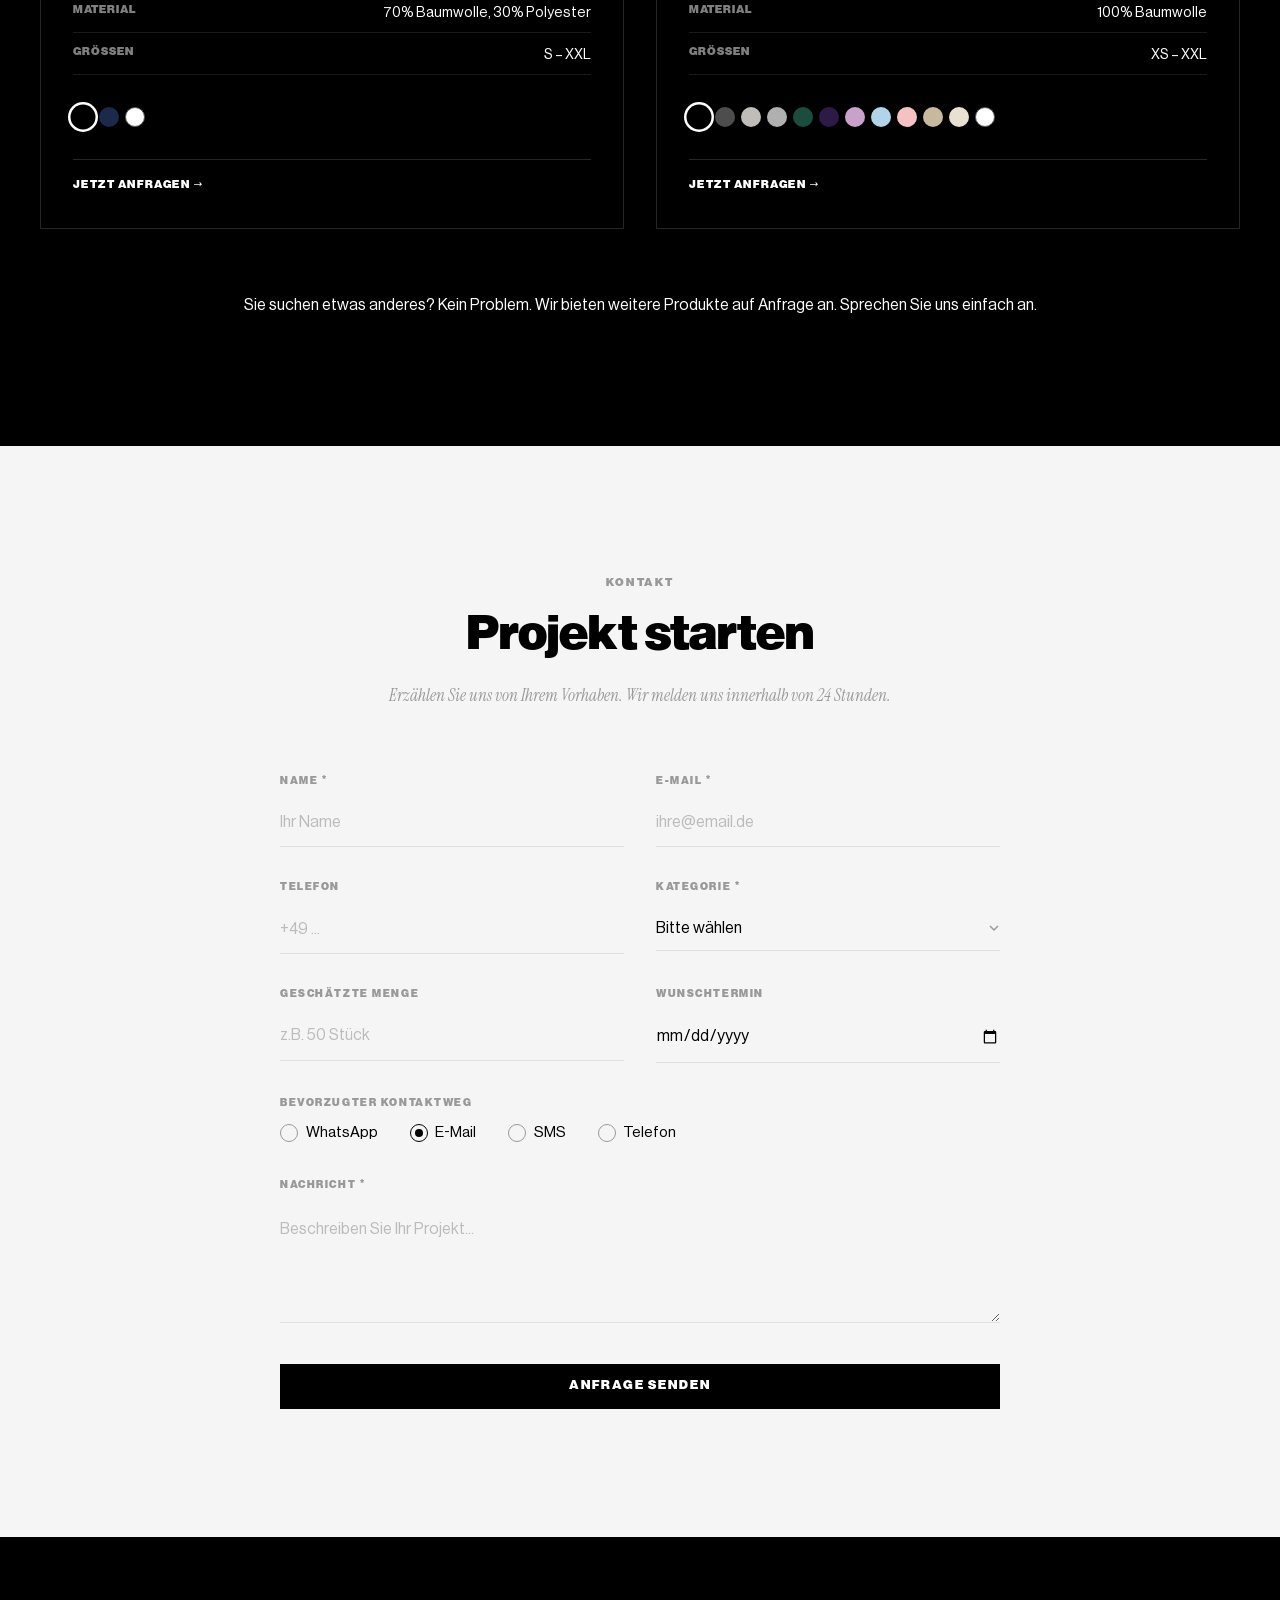
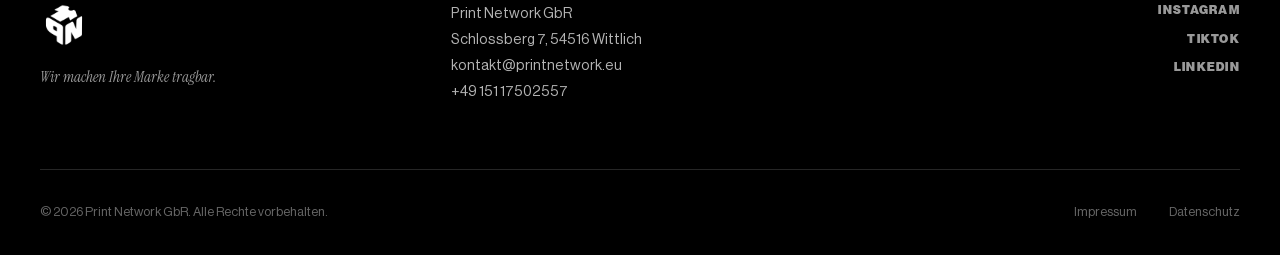
==== commit 76ca5cb3: "WhatsApp-Button, SEO-Keywords und Adresse ergänzt - Floating WhatsApp-Button (weiß/schwarz) unten re" ====
--- a/index.html
+++ b/index.html
@@ -4,8 +4,8 @@
     <meta charset="UTF-8">
     <meta name="viewport" content="width=device-width, initial-scale=1.0">
     <title>Print Network | Textildruck aus Wittlich | Abschluss-Shirts, Firmenbekleidung, Vereinskleidung</title>
-    <meta name="description" content="Print Network | Ihr Partner für hochwertigen Textildruck in Wittlich. Abi-Shirts, Firmenbekleidung und Vereinskleidung. Persönliche Betreuung, faire Preise, kompromisslose Qualität.">
-    <meta name="keywords" content="Textildruck Wittlich, Abi-Shirts bedrucken, Firmenbekleidung Wittlich, Textildruck Abschlussklassen, Vereinskleidung bedrucken, Siebdruck Wittlich, Print Network">
+    <meta name="description" content="Print Network | Ihr Partner für hochwertigen Textildruck in Wittlich. Abi-Shirts, Firmenbekleidung, Vereinskleidung, JGA-Shirts und Event-Textilien. Persönliche Betreuung, faire Preise, kompromisslose Qualität.">
+    <meta name="keywords" content="Textildruck Wittlich, Abi-Shirts bedrucken, Firmenbekleidung Wittlich, Textildruck Abschlussklassen, Vereinskleidung bedrucken, Siebdruck Wittlich, Print Network, JGA Shirts bedrucken, Event Shirts, Abschlusspullis, T-Shirt bedrucken lassen, Hoodies bedrucken, Teamkleidung, Polterabend Shirts, Digitaldruck Textilien">
     <meta name="author" content="Print Network GbR">
     <meta name="robots" content="index, follow">
     <meta property="og:title" content="Print Network | Textildruck aus Wittlich">
@@ -25,11 +25,14 @@
         "url": "https://printnetwork.eu",
         "address": {
             "@type": "PostalAddress",
+            "streetAddress": "Schlossberg 7",
             "addressLocality": "Wittlich",
             "postalCode": "54516",
             "addressRegion": "Rheinland-Pfalz",
             "addressCountry": "DE"
         },
+        "telephone": "+4915117502557",
+        "email": "kontakt@printnetwork.eu",
         "areaServed": {
             "@type": "GeoCircle",
             "geoMidpoint": {
@@ -385,8 +388,9 @@
                 </div>
                 <div class="footer__contact-info">
                     <p>Print Network GbR</p>
-                    <p>54516 Wittlich</p>
+                    <p>Schlossberg 7, 54516 Wittlich</p>
                     <p><a href="mailto:kontakt@printnetwork.eu">kontakt@printnetwork.eu</a></p>
+                    <p><a href="https://wa.me/4915117502557">+49 151 17502557</a></p>
                 </div>
                 <div class="footer__social">
                     <a href="https://www.instagram.com/printnetwork.eu/" target="_blank" rel="noopener" class="footer__social-link" aria-label="Instagram">Instagram</a>
@@ -404,6 +408,13 @@
         </div>
     </footer>
 
+    <!-- WhatsApp Floating Button -->
+    <a href="https://wa.me/4915117502557?text=Hallo%2C%20ich%20interessiere%20mich%20f%C3%BCr%20Textildruck." class="whatsapp-float" target="_blank" rel="noopener" aria-label="WhatsApp Chat starten">
+        <svg viewBox="0 0 24 24" width="28" height="28" fill="#000000">
+            <path d="M17.472 14.382c-.297-.149-1.758-.867-2.03-.967-.273-.099-.471-.148-.67.15-.197.297-.767.966-.94 1.164-.173.199-.347.223-.644.075-.297-.15-1.255-.463-2.39-1.475-.883-.788-1.48-1.761-1.653-2.059-.173-.297-.018-.458.13-.606.134-.133.298-.347.446-.52.149-.174.198-.298.298-.497.099-.198.05-.371-.025-.52-.075-.149-.669-1.612-.916-2.207-.242-.579-.487-.5-.669-.51-.173-.008-.371-.01-.57-.01-.198 0-.52.074-.792.372-.272.297-1.04 1.016-1.04 2.479 0 1.462 1.065 2.875 1.213 3.074.149.198 2.096 3.2 5.077 4.487.709.306 1.262.489 1.694.625.712.227 1.36.195 1.871.118.571-.085 1.758-.719 2.006-1.413.248-.694.248-1.289.173-1.413-.074-.124-.272-.198-.57-.347m-5.421 7.403h-.004a9.87 9.87 0 01-5.031-1.378l-.361-.214-3.741.982.998-3.648-.235-.374a9.86 9.86 0 01-1.51-5.26c.001-5.45 4.436-9.884 9.888-9.884 2.64 0 5.122 1.03 6.988 2.898a9.825 9.825 0 012.893 6.994c-.003 5.45-4.437 9.884-9.885 9.884m8.413-18.297A11.815 11.815 0 0012.05 0C5.495 0 .16 5.335.157 11.892c0 2.096.547 4.142 1.588 5.945L.057 24l6.305-1.654a11.882 11.882 0 005.683 1.448h.005c6.554 0 11.89-5.335 11.893-11.893a11.821 11.821 0 00-3.48-8.413z"/>
+        </svg>
+    </a>
+
     <script src="js/main.js"></script>
 </body>
 </html>
--- a/css/style.css
+++ b/css/style.css
@@ -1031,6 +1031,42 @@
 
 .footer__legal a:hover {
     color: var(--white);
+}
+
+/* --- WHATSAPP FLOAT --- */
+.whatsapp-float {
+    position: fixed;
+    bottom: 24px;
+    right: 24px;
+    width: 56px;
+    height: 56px;
+    background: var(--white);
+    border-radius: 50%;
+    display: flex;
+    align-items: center;
+    justify-content: center;
+    z-index: 99;
+    box-shadow: 0 4px 12px rgba(0, 0, 0, 0.15);
+    transition: transform 0.3s ease, box-shadow 0.3s ease;
+}
+
+.whatsapp-float:hover {
+    transform: scale(1.1);
+    box-shadow: 0 6px 20px rgba(0, 0, 0, 0.2);
+}
+
+@media (max-width: 768px) {
+    .whatsapp-float {
+        bottom: 16px;
+        right: 16px;
+        width: 50px;
+        height: 50px;
+    }
+
+    .whatsapp-float svg {
+        width: 24px;
+        height: 24px;
+    }
 }
 
 /* --- SCROLL REVEAL --- */
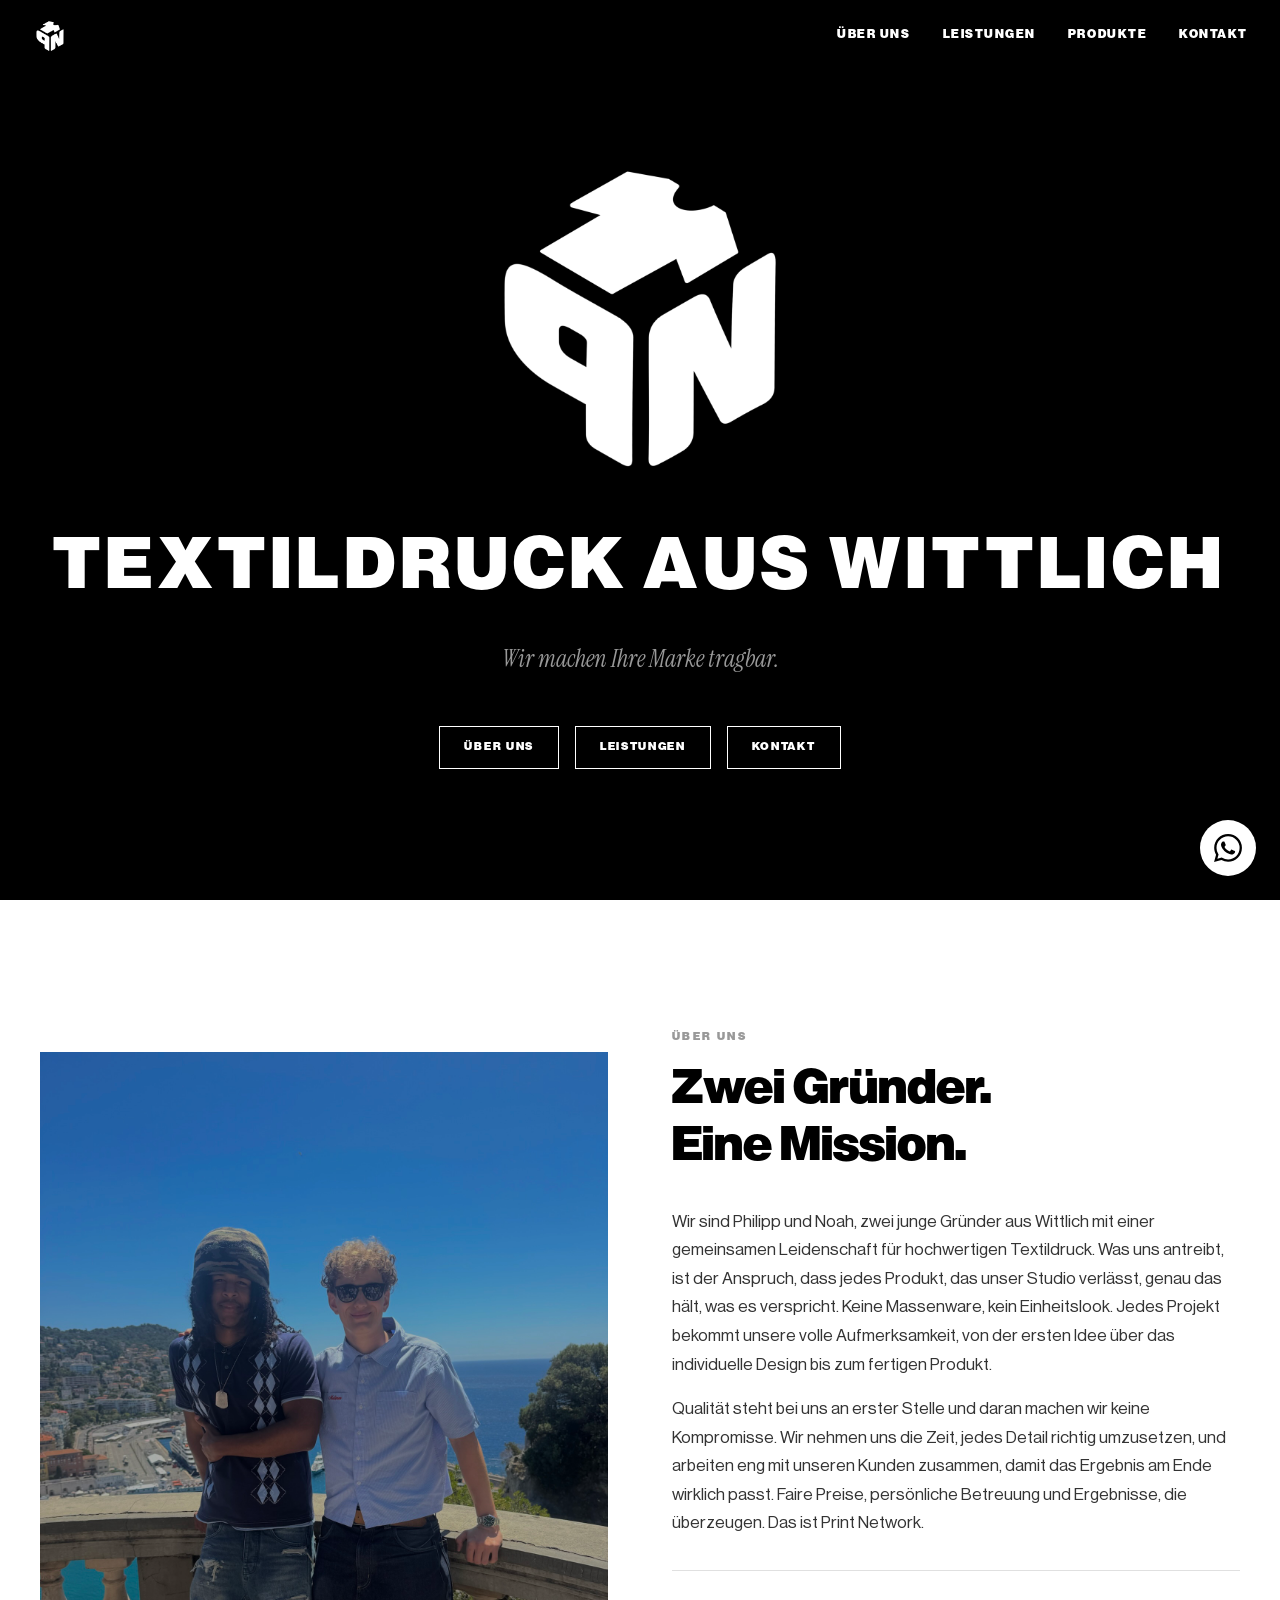
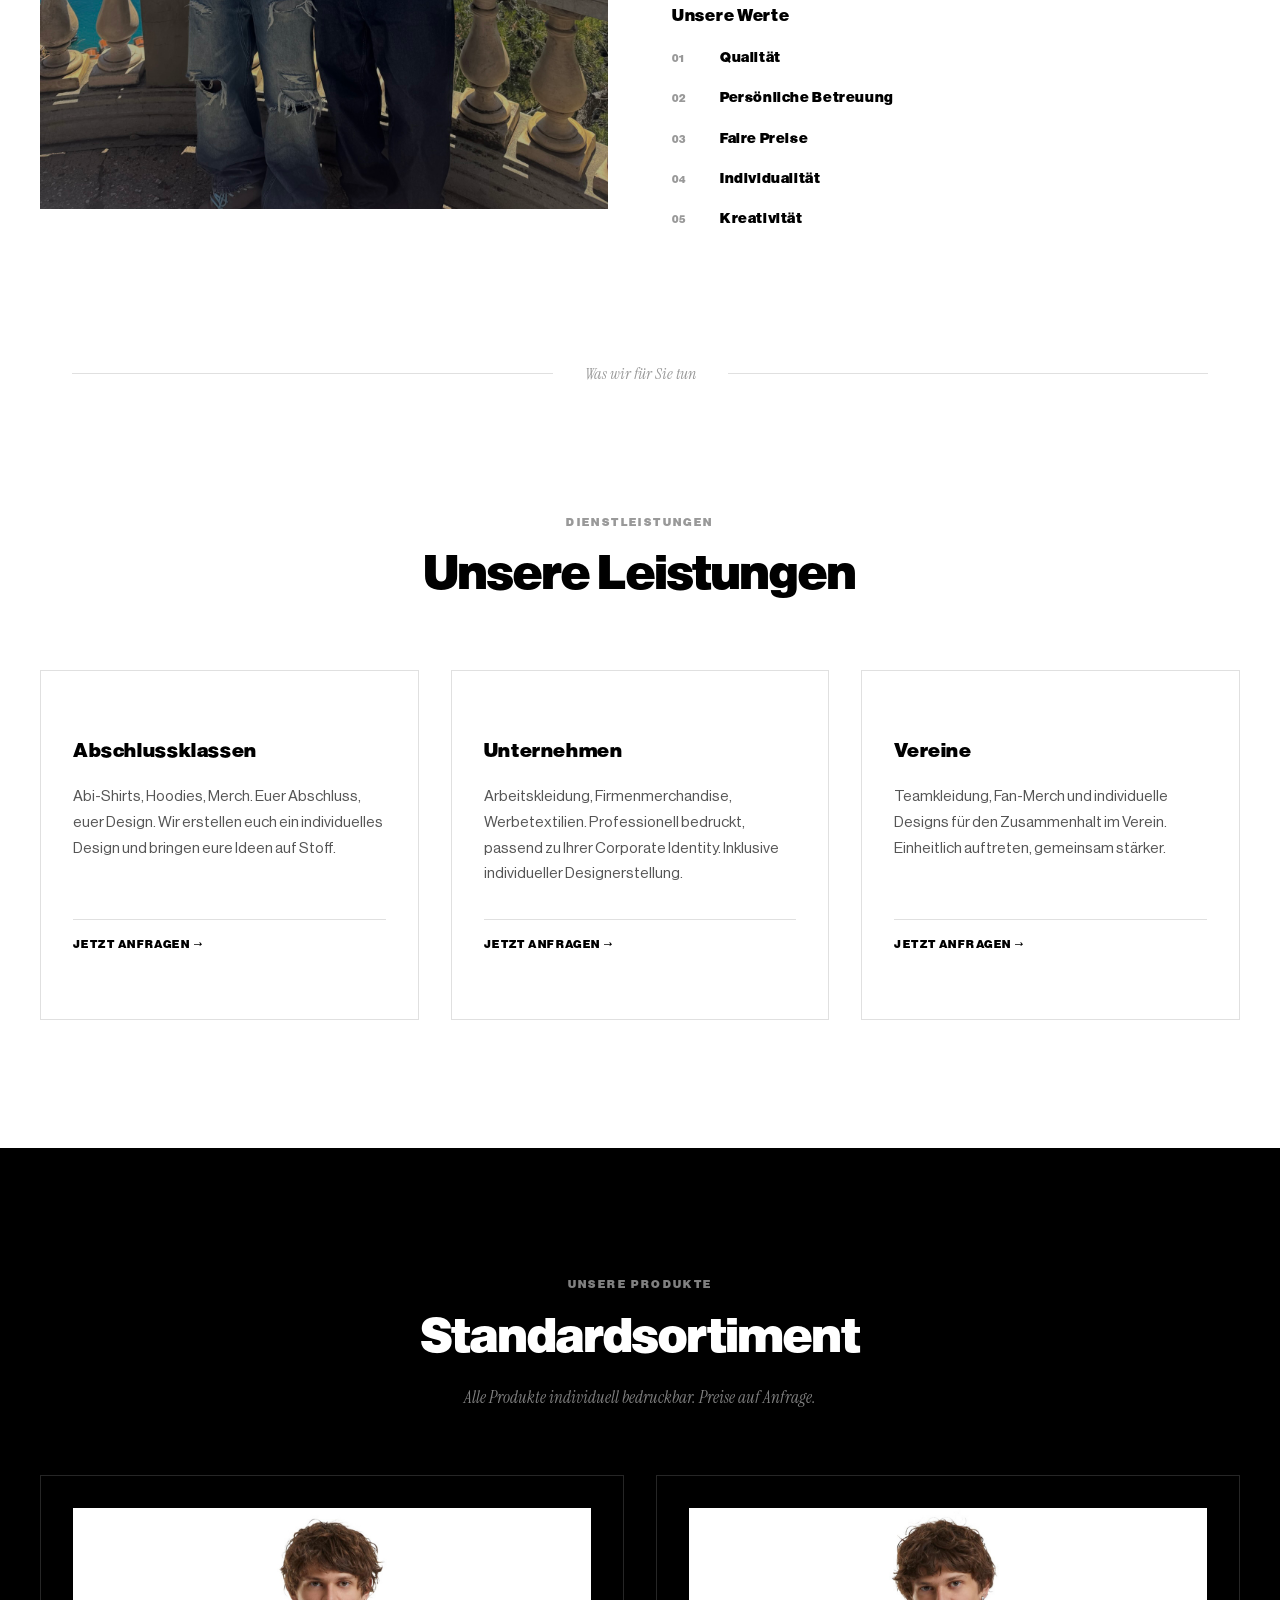
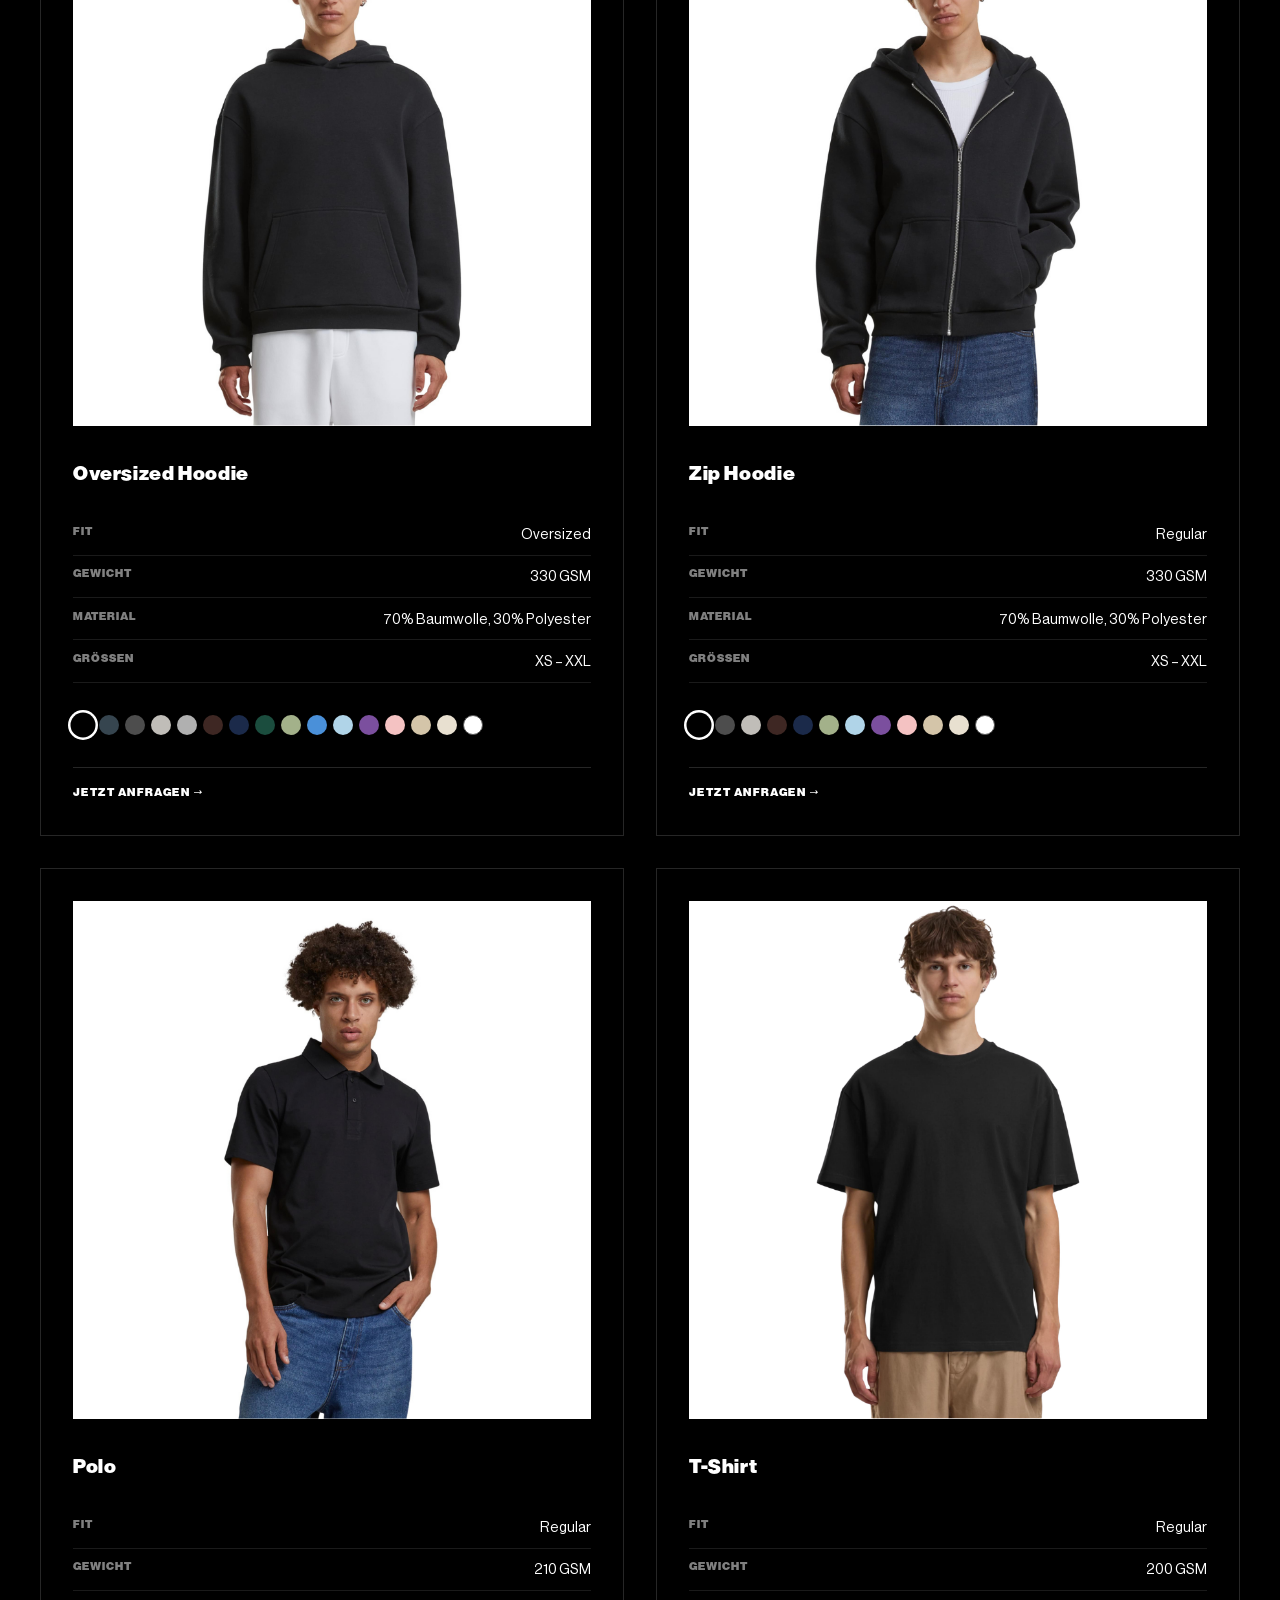
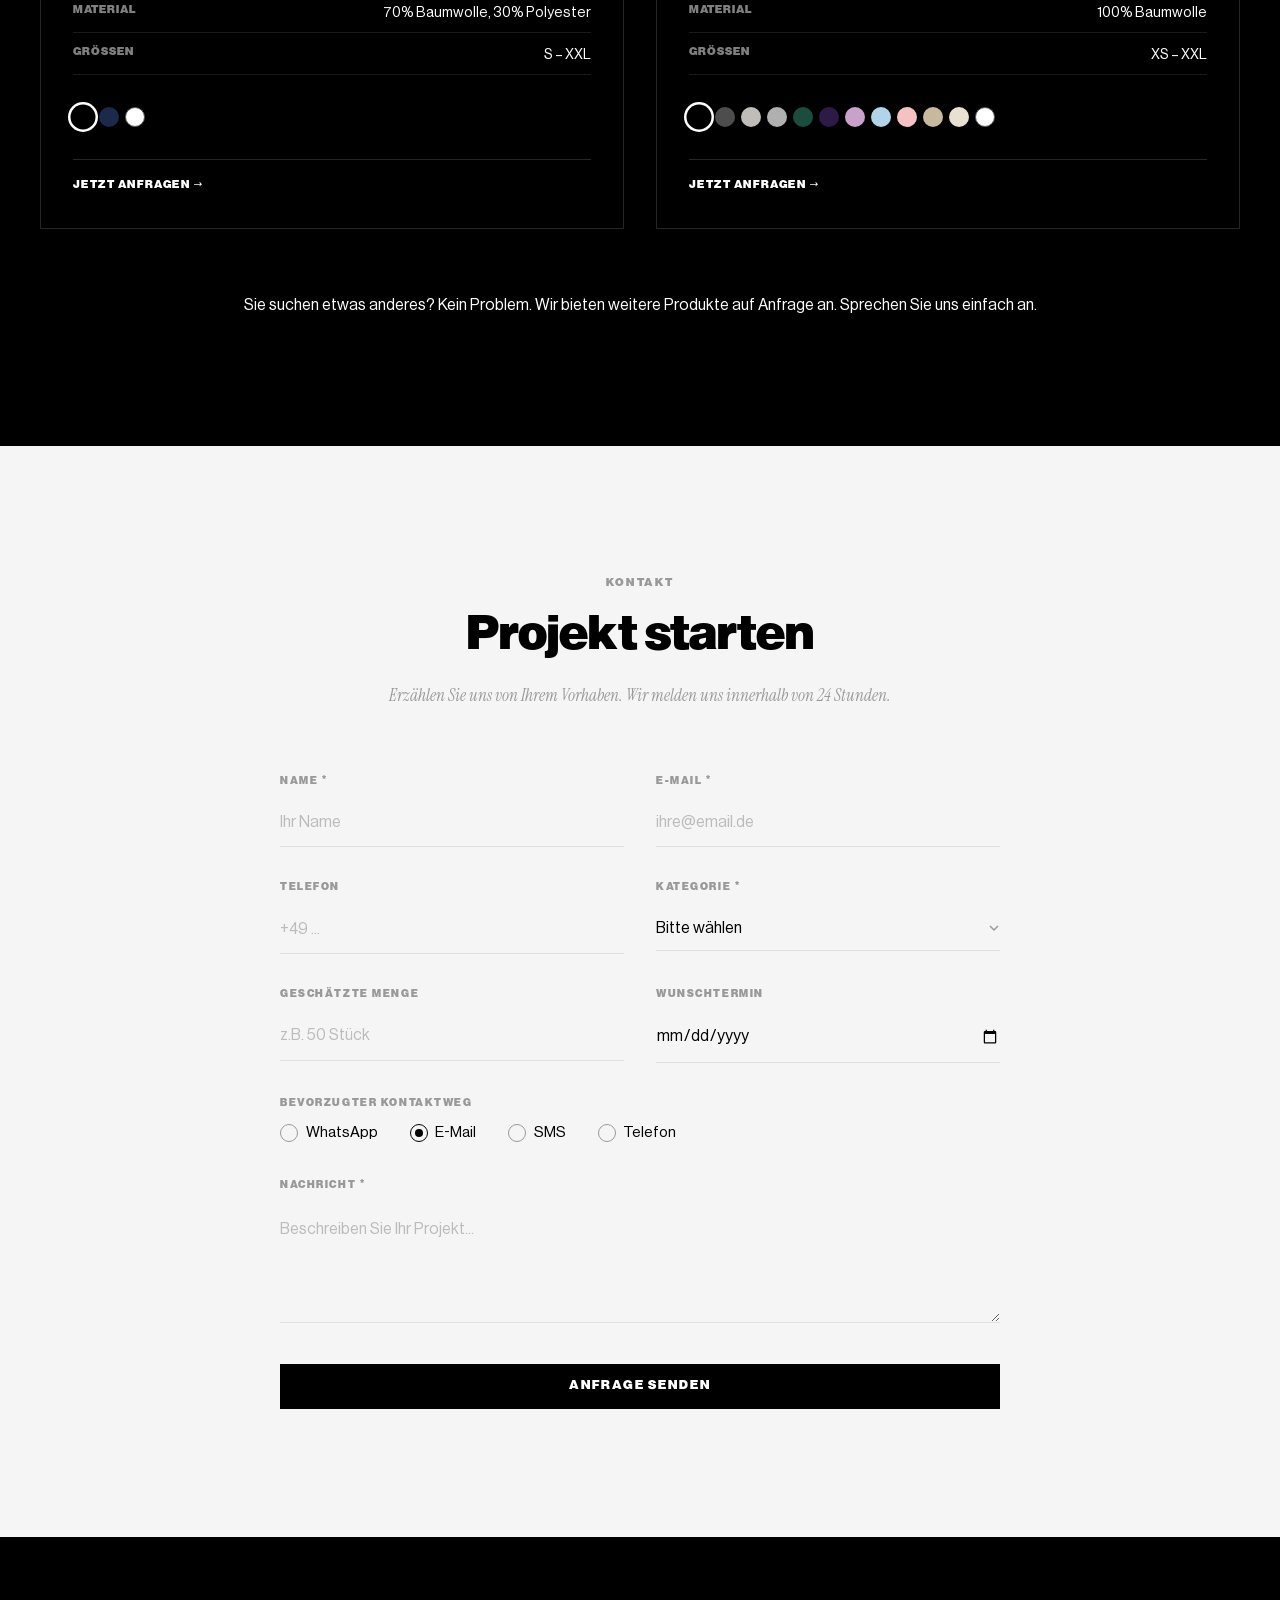
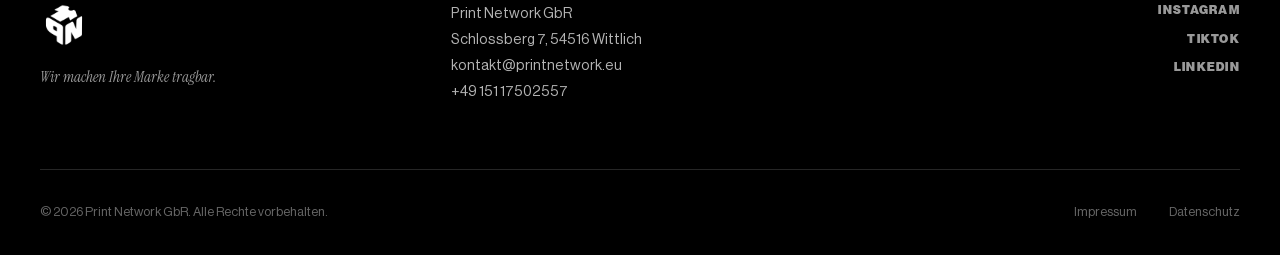
==== commit 9b5d5b36: "SEO Quick Wins: H1, Title, Meta, NAP, robots.txt, sitemap.xml - H1 von "Print Network" zu "Textildru" ====
--- a/index.html
+++ b/index.html
@@ -3,8 +3,8 @@
 <head>
     <meta charset="UTF-8">
     <meta name="viewport" content="width=device-width, initial-scale=1.0">
-    <title>Print Network | Textildruck aus Wittlich | Abschluss-Shirts, Firmenbekleidung, Vereinskleidung</title>
-    <meta name="description" content="Print Network | Ihr Partner für hochwertigen Textildruck in Wittlich. Abi-Shirts, Firmenbekleidung, Vereinskleidung, JGA-Shirts und Event-Textilien. Persönliche Betreuung, faire Preise, kompromisslose Qualität.">
+    <title>Textildruck Wittlich | Print Network - Abi-Shirts & mehr</title>
+    <meta name="description" content="Textildruck in Wittlich: Abi-Shirts, Firmenbekleidung & Vereinskleidung. Individuelles Design, faire Preise. Jetzt kostenlos anfragen!">
     <meta name="keywords" content="Textildruck Wittlich, Abi-Shirts bedrucken, Firmenbekleidung Wittlich, Textildruck Abschlussklassen, Vereinskleidung bedrucken, Siebdruck Wittlich, Print Network, JGA Shirts bedrucken, Event Shirts, Abschlusspullis, T-Shirt bedrucken lassen, Hoodies bedrucken, Teamkleidung, Polterabend Shirts, Digitaldruck Textilien">
     <meta name="author" content="Print Network GbR">
     <meta name="robots" content="index, follow">
@@ -13,7 +13,7 @@
     <meta property="og:type" content="website">
     <meta property="og:url" content="https://printnetwork.eu">
     <meta property="og:locale" content="de_DE">
-    <link rel="canonical" href="https://printnetwork.eu">
+    <link rel="canonical" href="https://printnetwork.eu/">
     <link rel="stylesheet" href="css/style.css">
 
     <script type="application/ld+json">
@@ -55,7 +55,7 @@
             <img src="assets/logo.png" alt="Print Network Logo" class="header__logo-img">
         </a>
         <nav class="header__nav" id="nav">
-            <a href="#about" class="header__link">About Us</a>
+            <a href="#about" class="header__link">Über uns</a>
             <a href="#services" class="header__link">Leistungen</a>
             <a href="#products" class="header__link">Produkte</a>
             <a href="#contact" class="header__link">Kontakt</a>
@@ -74,10 +74,10 @@
                 <div class="hero__logo-wrap">
                     <img src="assets/logo.png" alt="Print Network — PN Würfel-Logo" class="hero__logo">
                 </div>
-                <h1 class="hero__title">Print Network</h1>
+                <h1 class="hero__title">Textildruck aus Wittlich</h1>
                 <p class="hero__slogan">Wir machen Ihre Marke tragbar.</p>
                 <div class="hero__buttons">
-                    <a href="#about" class="btn btn--outline">About Us</a>
+                    <a href="#about" class="btn btn--outline">Über uns</a>
                     <a href="#services" class="btn btn--outline">Leistungen</a>
                     <a href="#contact" class="btn btn--filled">Kontakt</a>
                 </div>
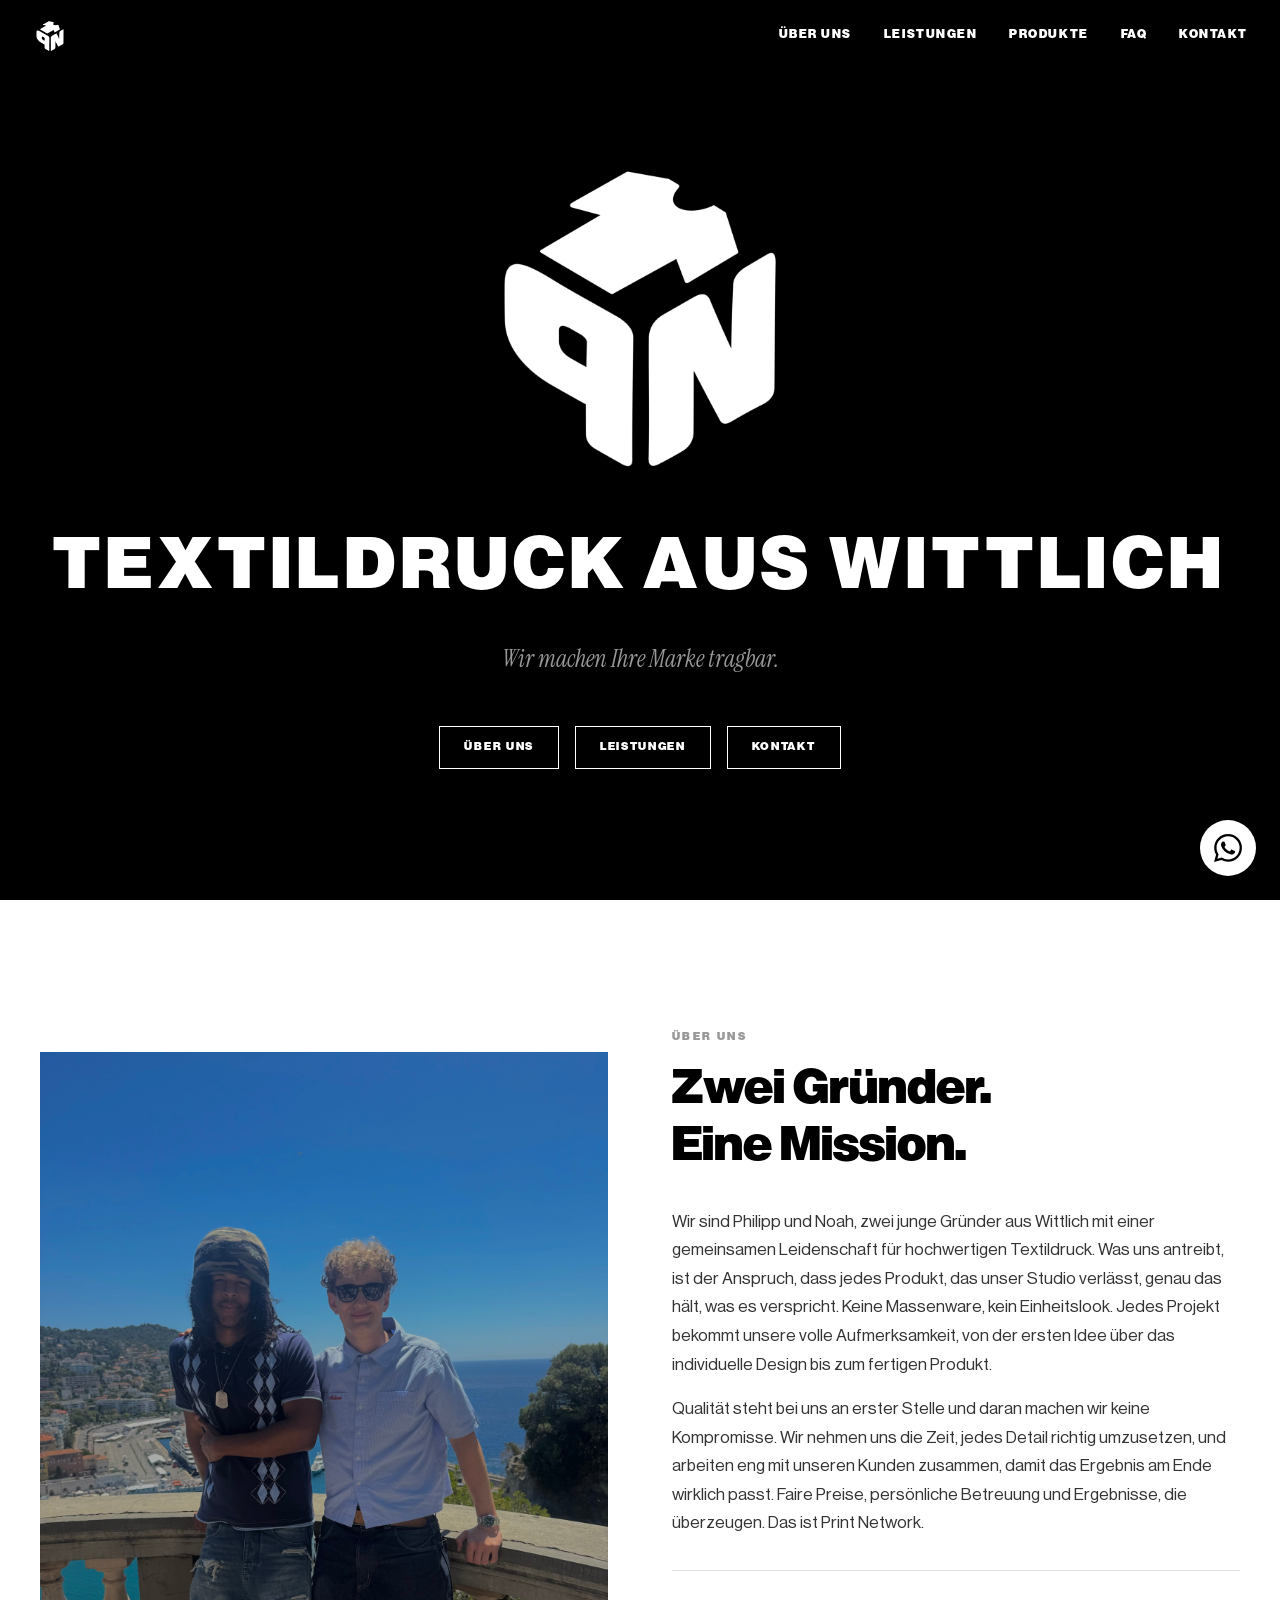
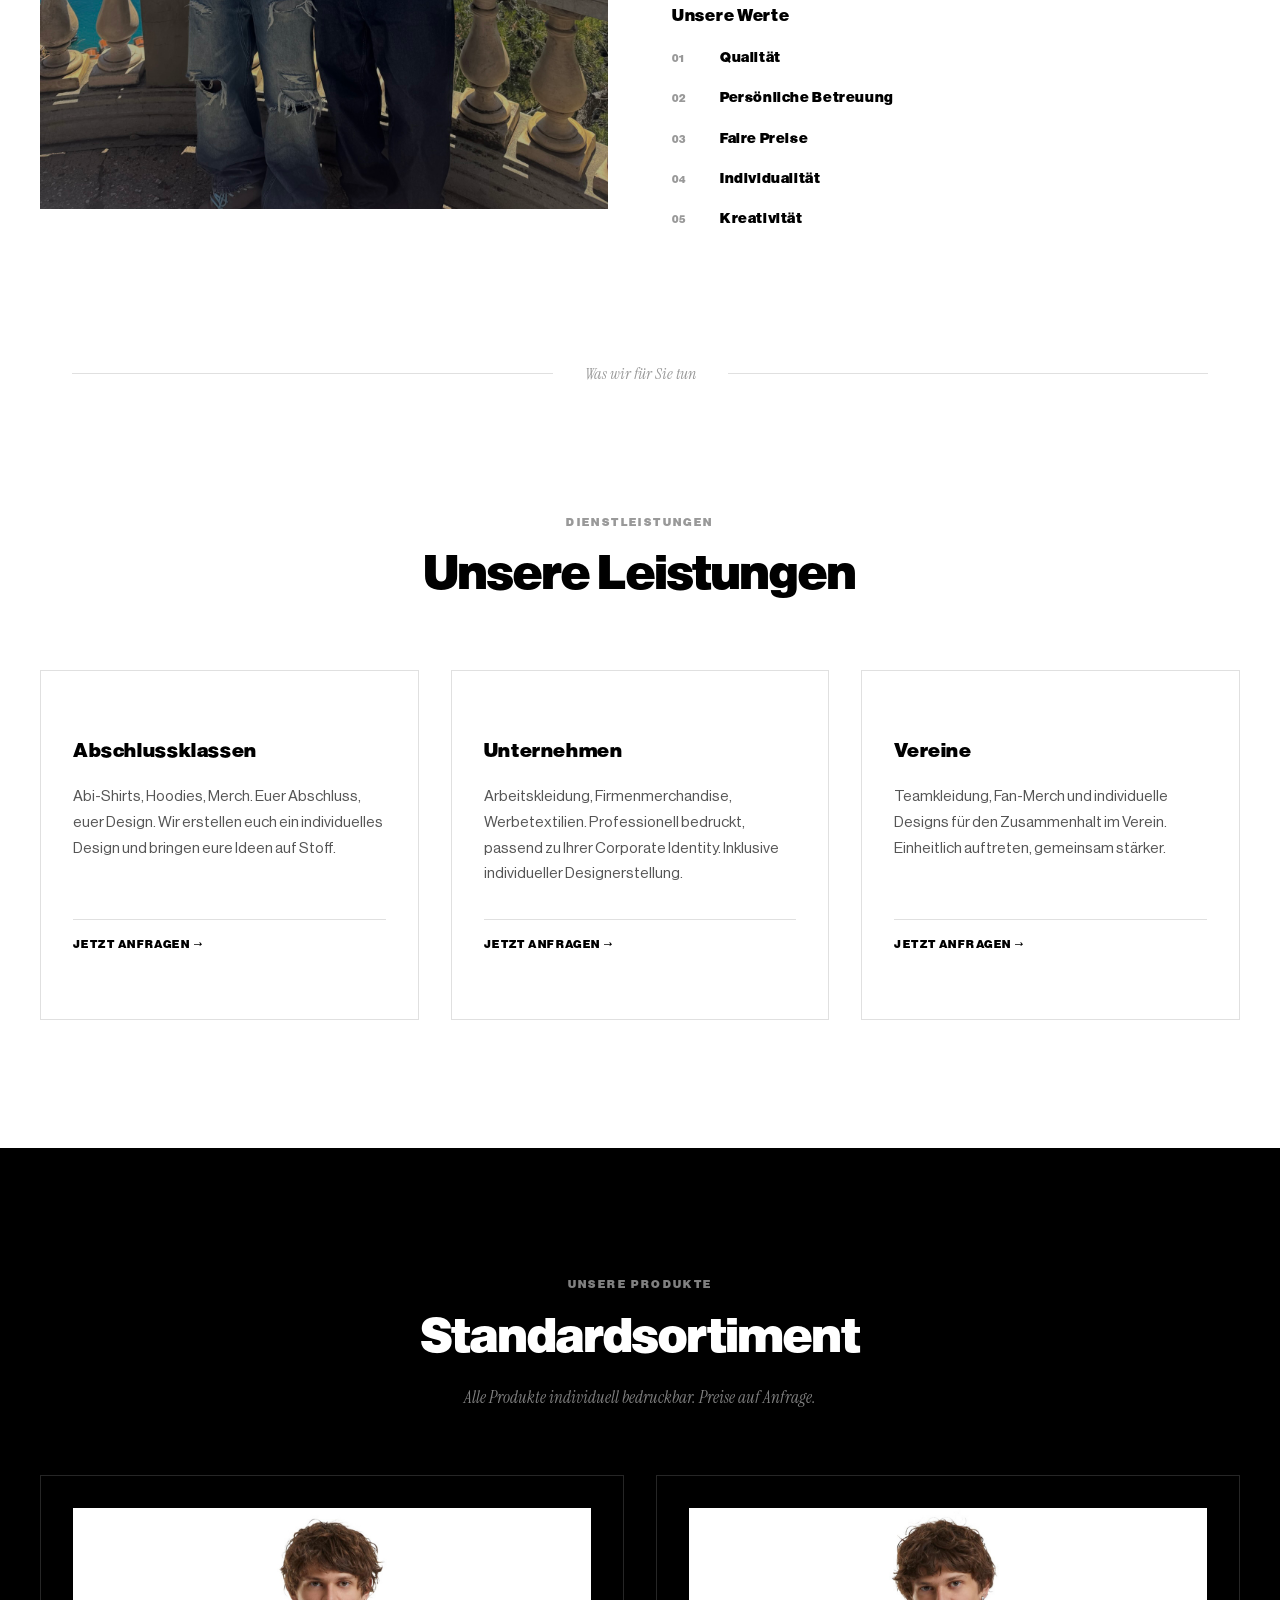
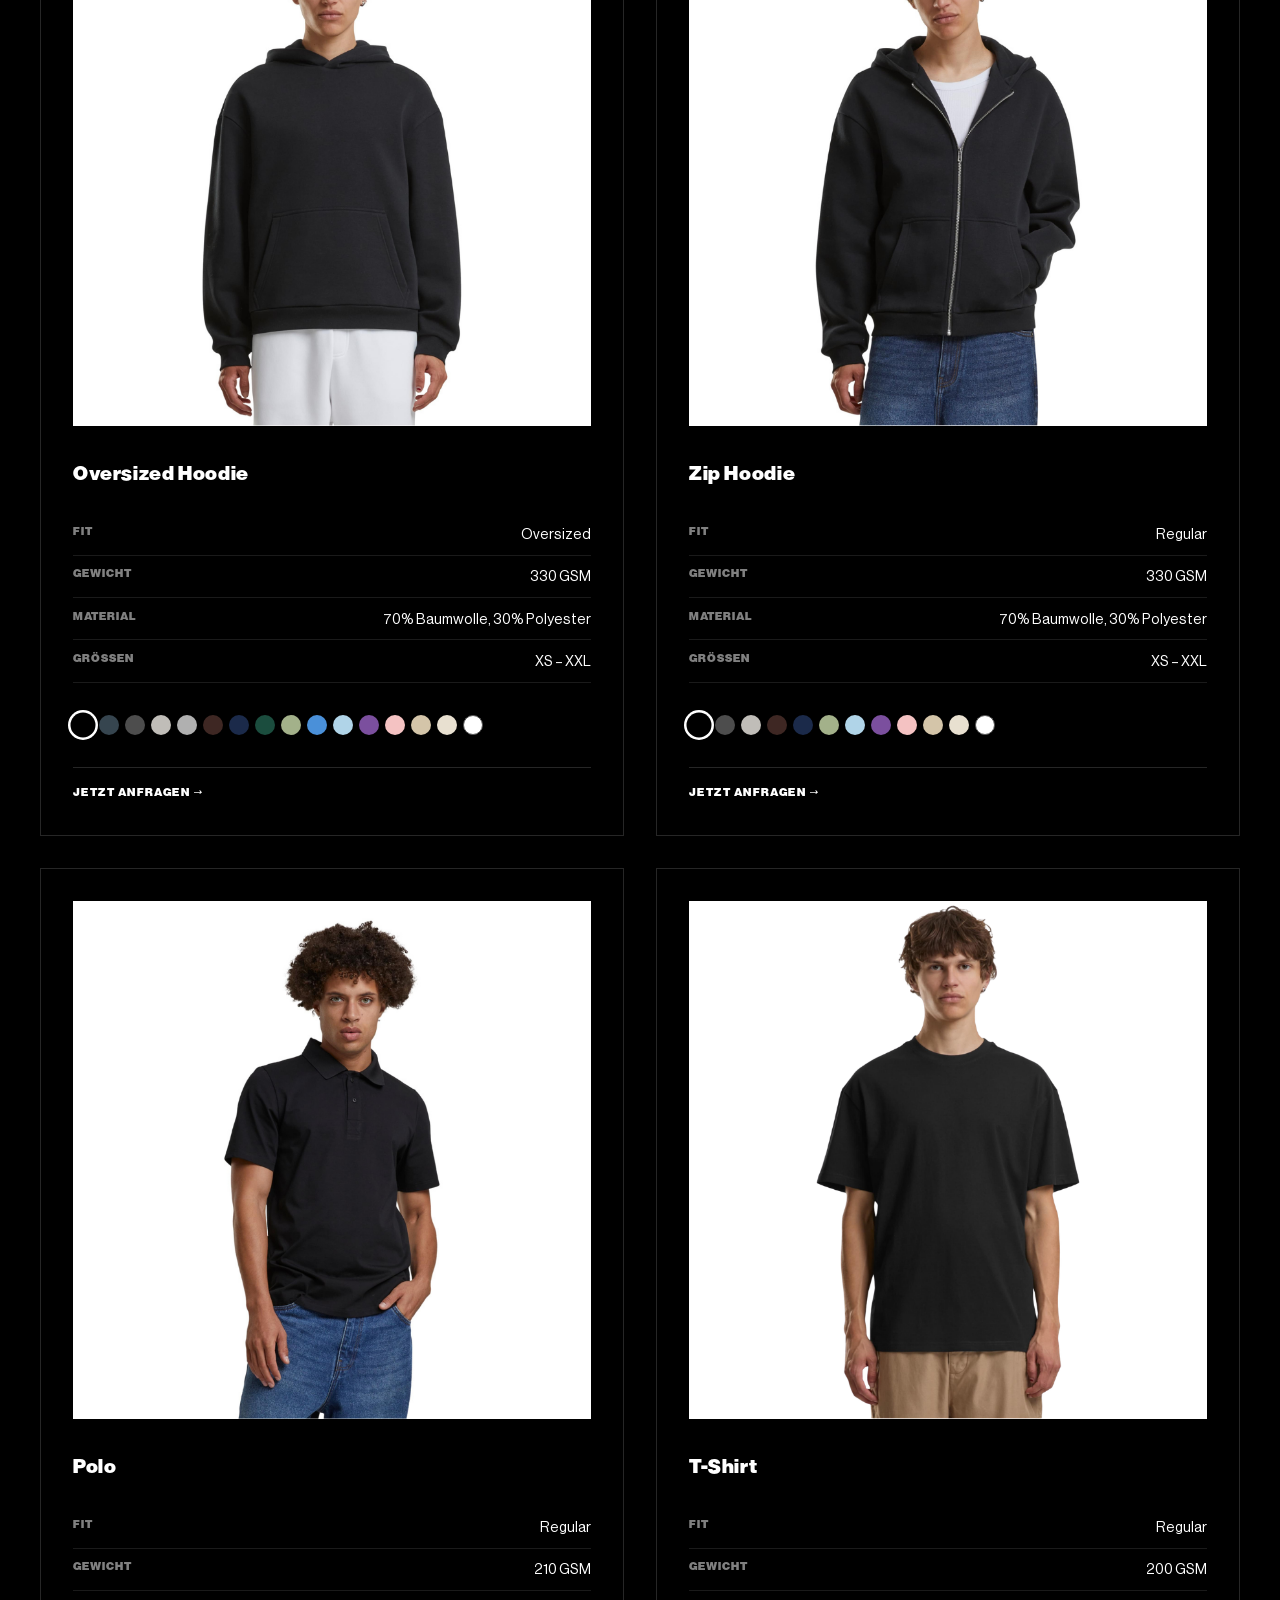
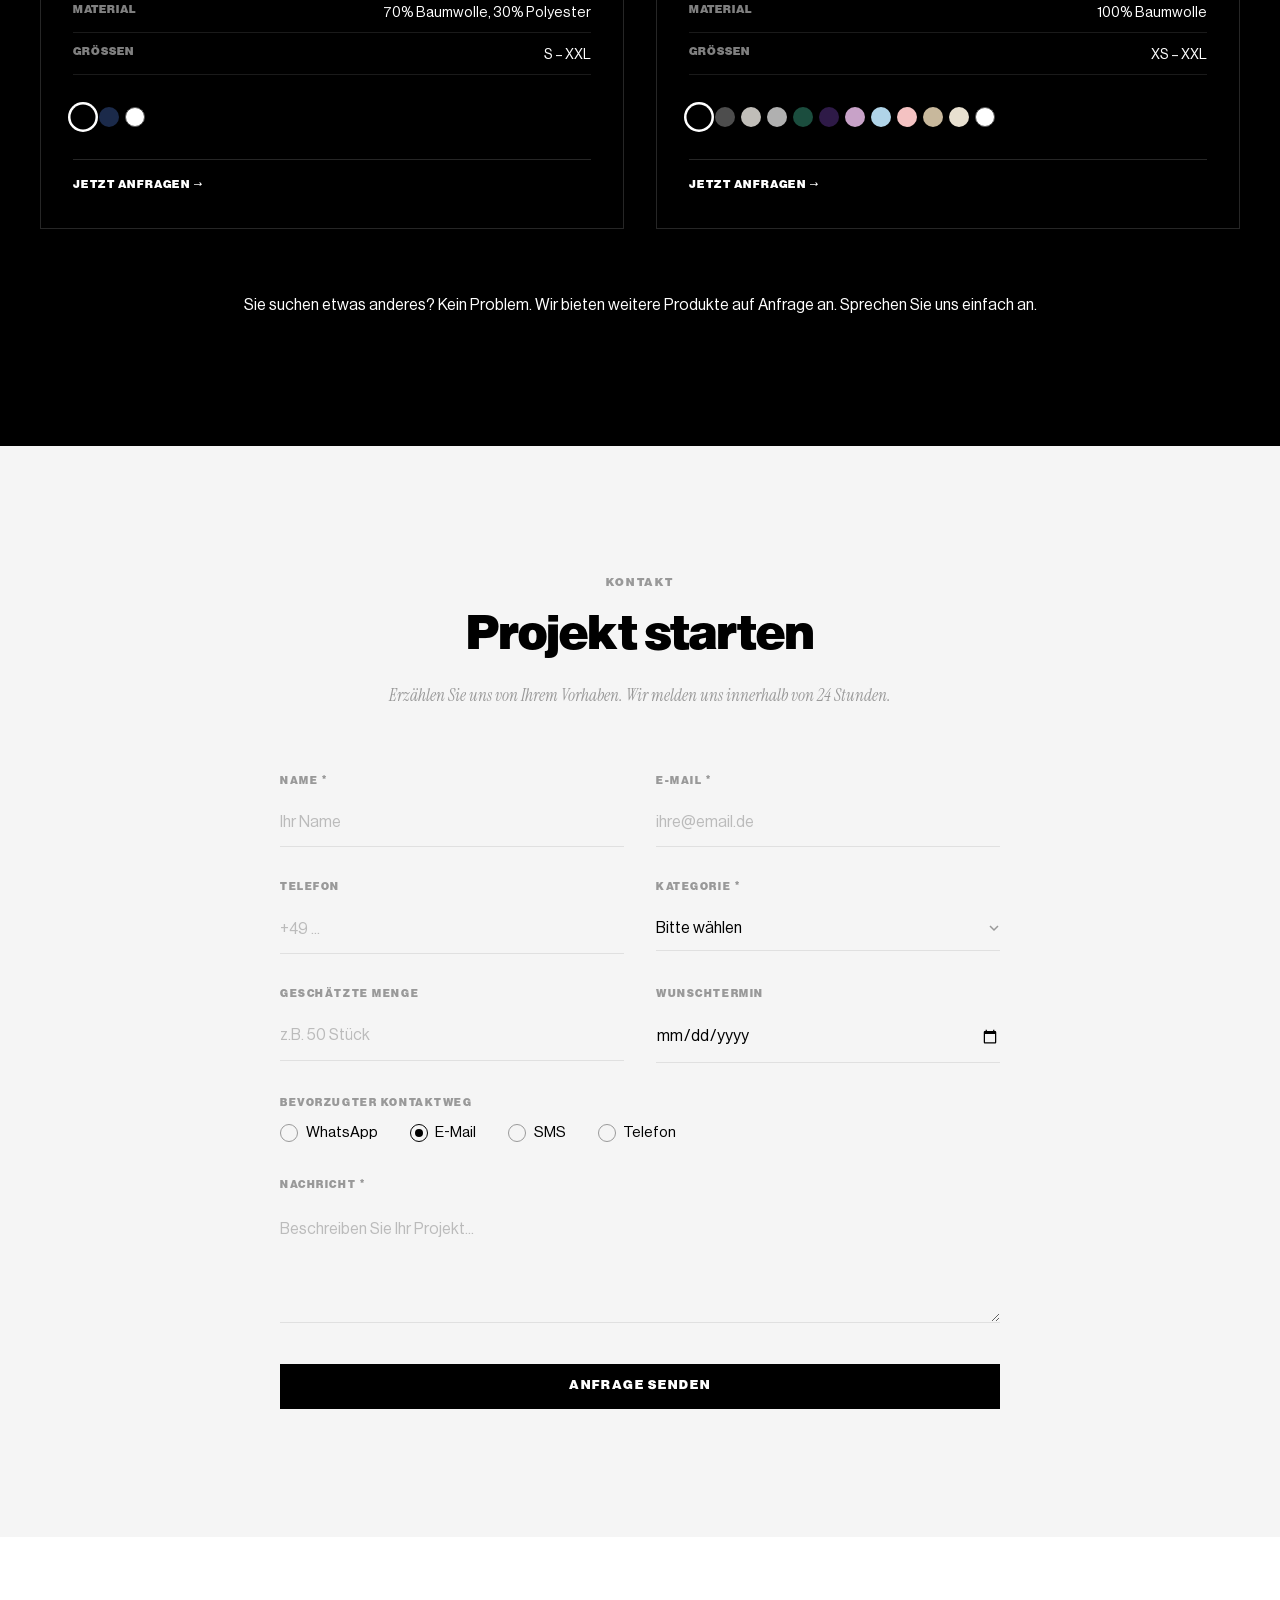
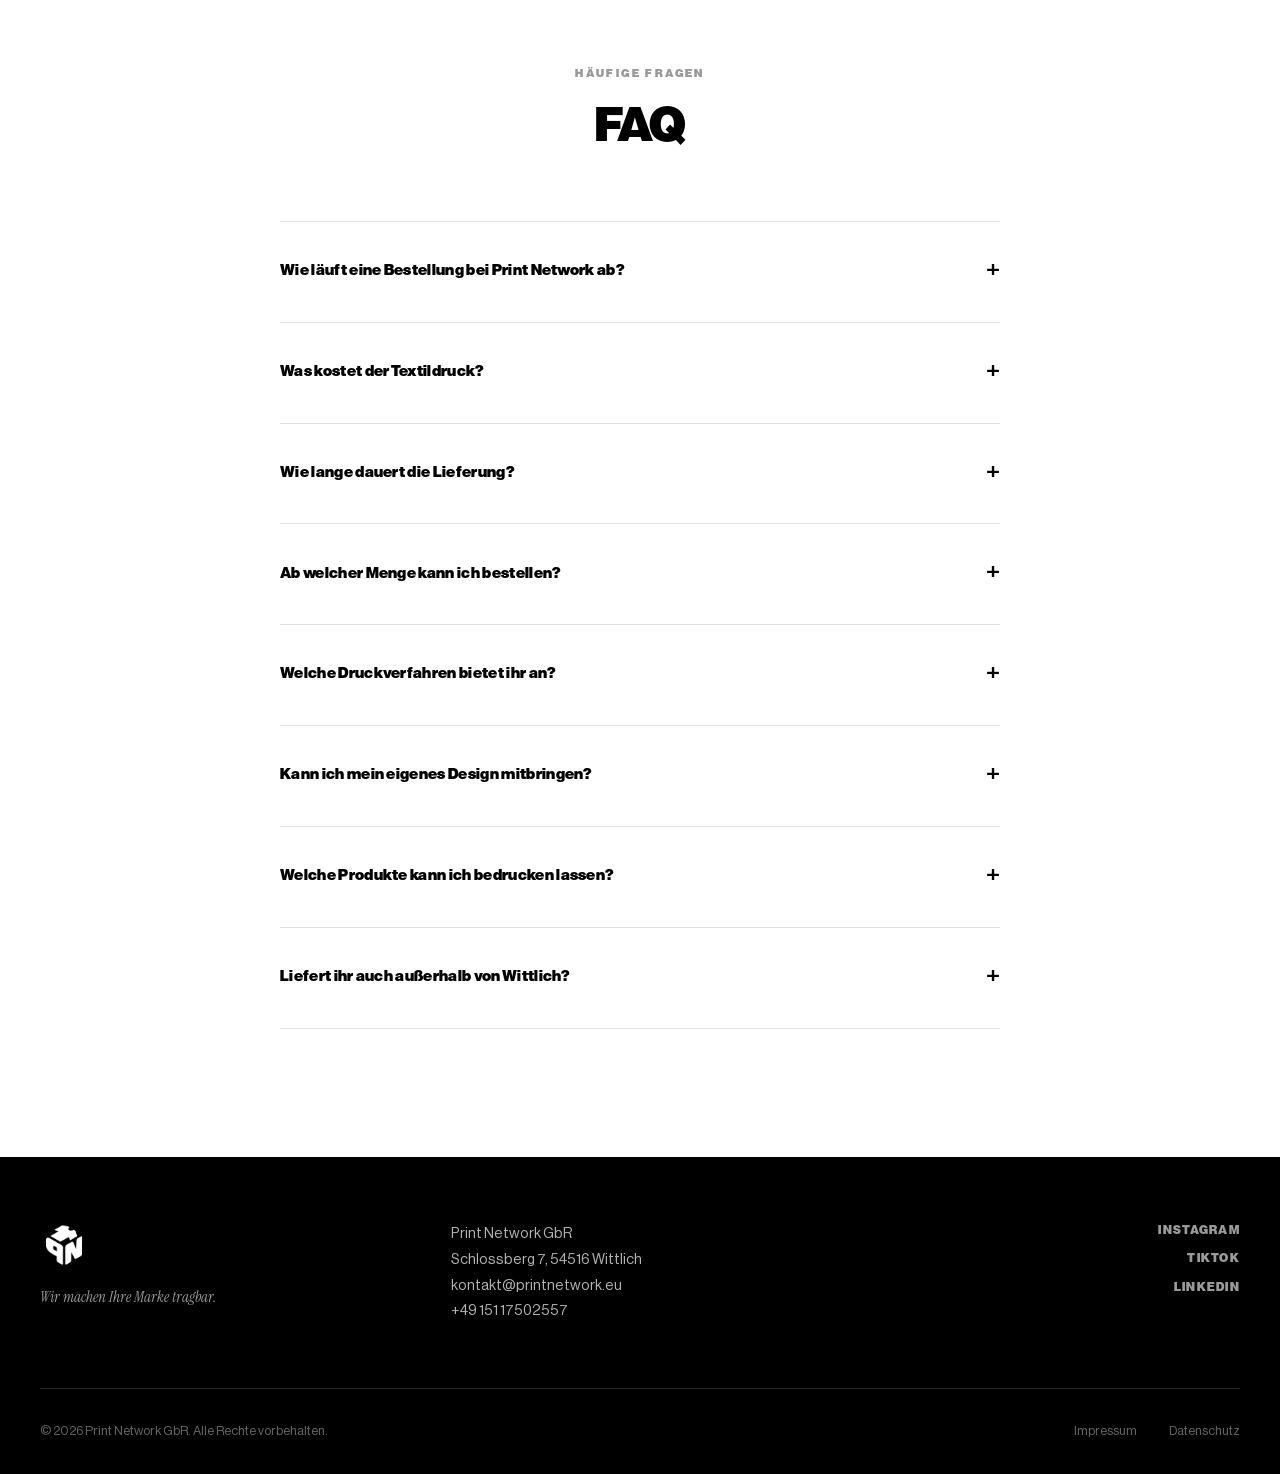
==== commit 2fed028b: "FAQ-Sektion + WhatsApp Business Nummer + Telefon-Setup - 8 FAQ-Fragen als Akkordeon zwischen Kontakt" ====
--- a/index.html
+++ b/index.html
@@ -33,6 +33,21 @@
         },
         "telephone": "+4915117502557",
         "email": "kontakt@printnetwork.eu",
+        "contactPoint": [
+            {
+                "@type": "ContactPoint",
+                "telephone": "+4915117502557",
+                "contactType": "customer service",
+                "availableLanguage": "German"
+            },
+            {
+                "@type": "ContactPoint",
+                "telephone": "+4915227510383",
+                "contactType": "customer service",
+                "contactOption": "https://wa.me/4915227510383",
+                "availableLanguage": "German"
+            }
+        ],
         "areaServed": {
             "@type": "GeoCircle",
             "geoMidpoint": {
@@ -44,6 +59,79 @@
         },
         "serviceType": ["Textildruck", "Siebdruck", "Grafikdesign"],
         "priceRange": "$$"
+    }
+    </script>
+
+    <script type="application/ld+json">
+    {
+        "@context": "https://schema.org",
+        "@type": "FAQPage",
+        "mainEntity": [
+            {
+                "@type": "Question",
+                "name": "Wie läuft eine Bestellung bei Print Network ab?",
+                "acceptedAnswer": {
+                    "@type": "Answer",
+                    "text": "Schreiben Sie uns per Kontaktformular, WhatsApp oder E-Mail. Wir besprechen Ihr Projekt, erstellen ein individuelles Design und senden Ihnen ein Angebot. Nach Freigabe geht Ihr Auftrag in den Druck und wird innerhalb weniger Werktage versendet."
+                }
+            },
+            {
+                "@type": "Question",
+                "name": "Was kostet der Textildruck?",
+                "acceptedAnswer": {
+                    "@type": "Answer",
+                    "text": "Die Kosten hängen von Produkt, Druckverfahren, Anzahl der Farben und Bestellmenge ab. Als Richtwert: bedruckte T-Shirts starten ab ca. 15 EUR pro Stück bei mittleren Mengen. Wir erstellen Ihnen gerne ein kostenloses Angebot."
+                }
+            },
+            {
+                "@type": "Question",
+                "name": "Wie lange dauert die Lieferung?",
+                "acceptedAnswer": {
+                    "@type": "Answer",
+                    "text": "Nach Designfreigabe beträgt die Produktionszeit in der Regel 5 bis 10 Werktage. Bei Eilaufträgen sprechen Sie uns einfach an."
+                }
+            },
+            {
+                "@type": "Question",
+                "name": "Ab welcher Menge kann ich bestellen?",
+                "acceptedAnswer": {
+                    "@type": "Answer",
+                    "text": "Im Siebdruck empfehlen wir eine Mindestmenge von ca. 20 Stück, damit sich die Einrichtungskosten lohnen. Für kleinere Mengen bieten wir alternative Druckverfahren an."
+                }
+            },
+            {
+                "@type": "Question",
+                "name": "Welche Druckverfahren bietet ihr an?",
+                "acceptedAnswer": {
+                    "@type": "Answer",
+                    "text": "Aktuell arbeiten wir mit hochwertigem Siebdruck, der besonders langlebige und farbintensive Ergebnisse liefert. Weitere Verfahren wie Transferdruck sind in Planung."
+                }
+            },
+            {
+                "@type": "Question",
+                "name": "Kann ich mein eigenes Design mitbringen?",
+                "acceptedAnswer": {
+                    "@type": "Answer",
+                    "text": "Ja, Sie können Ihr eigenes Design liefern. Wir prüfen es auf Druckfähigkeit und passen es bei Bedarf an. Alternativ erstellt unser Designteam ein komplett individuelles Design für Sie."
+                }
+            },
+            {
+                "@type": "Question",
+                "name": "Welche Produkte kann ich bedrucken lassen?",
+                "acceptedAnswer": {
+                    "@type": "Answer",
+                    "text": "Unser Standardsortiment umfasst T-Shirts, Hoodies, Zip-Hoodies und Polos in verschiedenen Farben und Größen. Weitere Produkte wie Caps oder Beutel sind auf Anfrage möglich."
+                }
+            },
+            {
+                "@type": "Question",
+                "name": "Liefert ihr auch außerhalb von Wittlich?",
+                "acceptedAnswer": {
+                    "@type": "Answer",
+                    "text": "Ja, wir versenden deutschlandweit. Unser Standort ist Wittlich, aber wir beliefern Kunden in ganz Deutschland per Paketversand."
+                }
+            }
+        ]
     }
     </script>
 </head>
@@ -58,6 +146,7 @@
             <a href="#about" class="header__link">Über uns</a>
             <a href="#services" class="header__link">Leistungen</a>
             <a href="#products" class="header__link">Produkte</a>
+            <a href="#faq" class="header__link">FAQ</a>
             <a href="#contact" class="header__link">Kontakt</a>
         </nav>
         <button class="header__burger" id="burger" aria-label="Menü öffnen">
@@ -376,6 +465,72 @@
             </div>
         </section>
 
+        <!-- FAQ -->
+        <section class="faq" id="faq">
+            <div class="faq__container">
+                <p class="faq__label">Häufige Fragen</p>
+                <h2 class="faq__headline">FAQ</h2>
+
+                <div class="faq__list">
+                    <details class="faq__item">
+                        <summary class="faq__question">Wie läuft eine Bestellung bei Print Network ab?</summary>
+                        <div class="faq__answer">
+                            <p>Schreiben Sie uns per Kontaktformular, WhatsApp oder E-Mail. Wir besprechen Ihr Projekt, erstellen ein individuelles Design und senden Ihnen ein Angebot. Nach Freigabe geht Ihr Auftrag in den Druck und wird innerhalb weniger Werktage versendet.</p>
+                        </div>
+                    </details>
+
+                    <details class="faq__item">
+                        <summary class="faq__question">Was kostet der Textildruck?</summary>
+                        <div class="faq__answer">
+                            <p>Die Kosten hängen von Produkt, Druckverfahren, Anzahl der Farben und Bestellmenge ab. Als Richtwert: bedruckte T-Shirts starten ab ca. 15 EUR pro Stück bei mittleren Mengen. Wir erstellen Ihnen gerne ein kostenloses Angebot.</p>
+                        </div>
+                    </details>
+
+                    <details class="faq__item">
+                        <summary class="faq__question">Wie lange dauert die Lieferung?</summary>
+                        <div class="faq__answer">
+                            <p>Nach Designfreigabe beträgt die Produktionszeit in der Regel 5 bis 10 Werktage. Bei Eilaufträgen sprechen Sie uns einfach an.</p>
+                        </div>
+                    </details>
+
+                    <details class="faq__item">
+                        <summary class="faq__question">Ab welcher Menge kann ich bestellen?</summary>
+                        <div class="faq__answer">
+                            <p>Im Siebdruck empfehlen wir eine Mindestmenge von ca. 20 Stück, damit sich die Einrichtungskosten lohnen. Für kleinere Mengen bieten wir alternative Druckverfahren an.</p>
+                        </div>
+                    </details>
+
+                    <details class="faq__item">
+                        <summary class="faq__question">Welche Druckverfahren bietet ihr an?</summary>
+                        <div class="faq__answer">
+                            <p>Aktuell arbeiten wir mit hochwertigem Siebdruck, der besonders langlebige und farbintensive Ergebnisse liefert. Weitere Verfahren wie Transferdruck sind in Planung.</p>
+                        </div>
+                    </details>
+
+                    <details class="faq__item">
+                        <summary class="faq__question">Kann ich mein eigenes Design mitbringen?</summary>
+                        <div class="faq__answer">
+                            <p>Ja, Sie können Ihr eigenes Design liefern. Wir prüfen es auf Druckfähigkeit und passen es bei Bedarf an. Alternativ erstellt unser Designteam ein komplett individuelles Design für Sie.</p>
+                        </div>
+                    </details>
+
+                    <details class="faq__item">
+                        <summary class="faq__question">Welche Produkte kann ich bedrucken lassen?</summary>
+                        <div class="faq__answer">
+                            <p>Unser Standardsortiment umfasst T-Shirts, Hoodies, Zip-Hoodies und Polos in verschiedenen Farben und Größen. Weitere Produkte wie Caps oder Beutel sind auf Anfrage möglich.</p>
+                        </div>
+                    </details>
+
+                    <details class="faq__item">
+                        <summary class="faq__question">Liefert ihr auch außerhalb von Wittlich?</summary>
+                        <div class="faq__answer">
+                            <p>Ja, wir versenden deutschlandweit. Unser Standort ist Wittlich, aber wir beliefern Kunden in ganz Deutschland per Paketversand.</p>
+                        </div>
+                    </details>
+                </div>
+            </div>
+        </section>
+
     </main>
 
     <!-- FOOTER -->
@@ -390,7 +545,7 @@
                     <p>Print Network GbR</p>
                     <p>Schlossberg 7, 54516 Wittlich</p>
                     <p><a href="mailto:kontakt@printnetwork.eu">kontakt@printnetwork.eu</a></p>
-                    <p><a href="https://wa.me/4915117502557">+49 151 17502557</a></p>
+                    <p><a href="tel:+4915117502557">+49 151 17502557</a></p>
                 </div>
                 <div class="footer__social">
                     <a href="https://www.instagram.com/printnetwork.eu/" target="_blank" rel="noopener" class="footer__social-link" aria-label="Instagram">Instagram</a>
@@ -409,7 +564,7 @@
     </footer>
 
     <!-- WhatsApp Floating Button -->
-    <a href="https://wa.me/4915117502557?text=Hallo%2C%20ich%20interessiere%20mich%20f%C3%BCr%20Textildruck." class="whatsapp-float" target="_blank" rel="noopener" aria-label="WhatsApp Chat starten">
+    <a href="https://wa.me/4915227510383?text=Hallo%2C%20ich%20interessiere%20mich%20f%C3%BCr%20Textildruck." class="whatsapp-float" target="_blank" rel="noopener" aria-label="WhatsApp Chat starten">
         <svg viewBox="0 0 24 24" width="28" height="28" fill="#000000">
             <path d="M17.472 14.382c-.297-.149-1.758-.867-2.03-.967-.273-.099-.471-.148-.67.15-.197.297-.767.966-.94 1.164-.173.199-.347.223-.644.075-.297-.15-1.255-.463-2.39-1.475-.883-.788-1.48-1.761-1.653-2.059-.173-.297-.018-.458.13-.606.134-.133.298-.347.446-.52.149-.174.198-.298.298-.497.099-.198.05-.371-.025-.52-.075-.149-.669-1.612-.916-2.207-.242-.579-.487-.5-.669-.51-.173-.008-.371-.01-.57-.01-.198 0-.52.074-.792.372-.272.297-1.04 1.016-1.04 2.479 0 1.462 1.065 2.875 1.213 3.074.149.198 2.096 3.2 5.077 4.487.709.306 1.262.489 1.694.625.712.227 1.36.195 1.871.118.571-.085 1.758-.719 2.006-1.413.248-.694.248-1.289.173-1.413-.074-.124-.272-.198-.57-.347m-5.421 7.403h-.004a9.87 9.87 0 01-5.031-1.378l-.361-.214-3.741.982.998-3.648-.235-.374a9.86 9.86 0 01-1.51-5.26c.001-5.45 4.436-9.884 9.888-9.884 2.64 0 5.122 1.03 6.988 2.898a9.825 9.825 0 012.893 6.994c-.003 5.45-4.437 9.884-9.885 9.884m8.413-18.297A11.815 11.815 0 0012.05 0C5.495 0 .16 5.335.157 11.892c0 2.096.547 4.142 1.588 5.945L.057 24l6.305-1.654a11.882 11.882 0 005.683 1.448h.005c6.554 0 11.89-5.335 11.893-11.893a11.821 11.821 0 00-3.48-8.413z"/>
         </svg>
--- a/css/style.css
+++ b/css/style.css
@@ -1031,6 +1031,89 @@
 
 .footer__legal a:hover {
     color: var(--white);
+}
+
+/* --- FAQ --- */
+.faq {
+    padding: var(--space-xl) var(--space-md);
+}
+
+.faq__container {
+    max-width: 720px;
+    margin: 0 auto;
+}
+
+.faq__label {
+    font-family: var(--font-heading);
+    font-size: 0.75rem;
+    letter-spacing: 0.2em;
+    text-transform: uppercase;
+    color: var(--gray-mid);
+    margin-bottom: var(--space-sm);
+    text-align: center;
+}
+
+.faq__headline {
+    font-family: var(--font-heading);
+    font-size: clamp(2rem, 4vw, 3.2rem);
+    font-weight: 700;
+    line-height: 1.1;
+    text-align: center;
+    margin-bottom: var(--space-lg);
+}
+
+.faq__list {
+    display: flex;
+    flex-direction: column;
+}
+
+.faq__item {
+    border-bottom: 1px solid var(--gray-border);
+}
+
+.faq__item:first-child {
+    border-top: 1px solid var(--gray-border);
+}
+
+.faq__question {
+    font-family: var(--font-heading);
+    font-size: 1rem;
+    font-weight: 700;
+    letter-spacing: 0.02em;
+    padding: var(--space-md) 0;
+    cursor: pointer;
+    list-style: none;
+    display: flex;
+    justify-content: space-between;
+    align-items: center;
+    gap: var(--space-sm);
+}
+
+.faq__question::-webkit-details-marker {
+    display: none;
+}
+
+.faq__question::after {
+    content: '+';
+    font-family: var(--font-heading);
+    font-size: 1.4rem;
+    font-weight: 700;
+    flex-shrink: 0;
+    transition: transform 0.3s ease;
+}
+
+.faq__item[open] .faq__question::after {
+    transform: rotate(45deg);
+}
+
+.faq__answer {
+    padding: 0 0 var(--space-md) 0;
+}
+
+.faq__answer p {
+    font-size: 0.95rem;
+    line-height: 1.7;
+    color: #555;
 }
 
 /* --- WHATSAPP FLOAT --- */
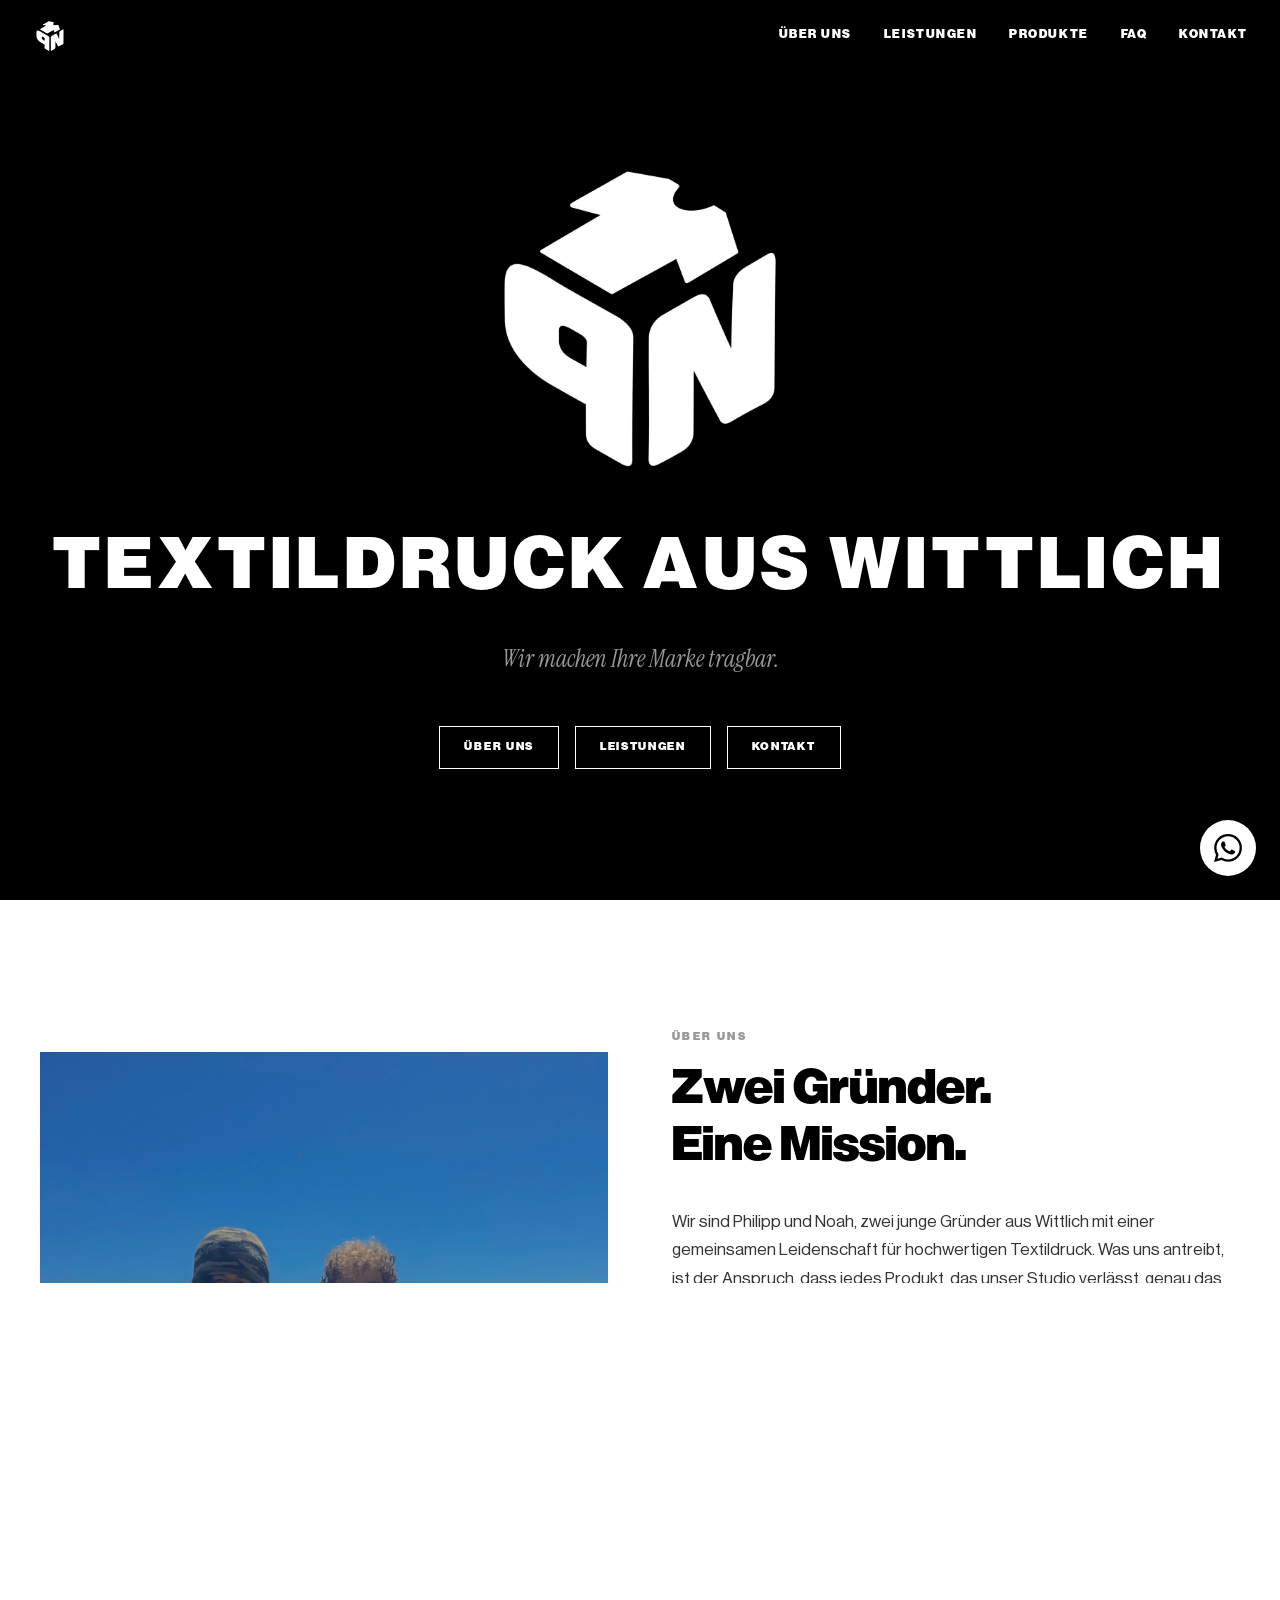
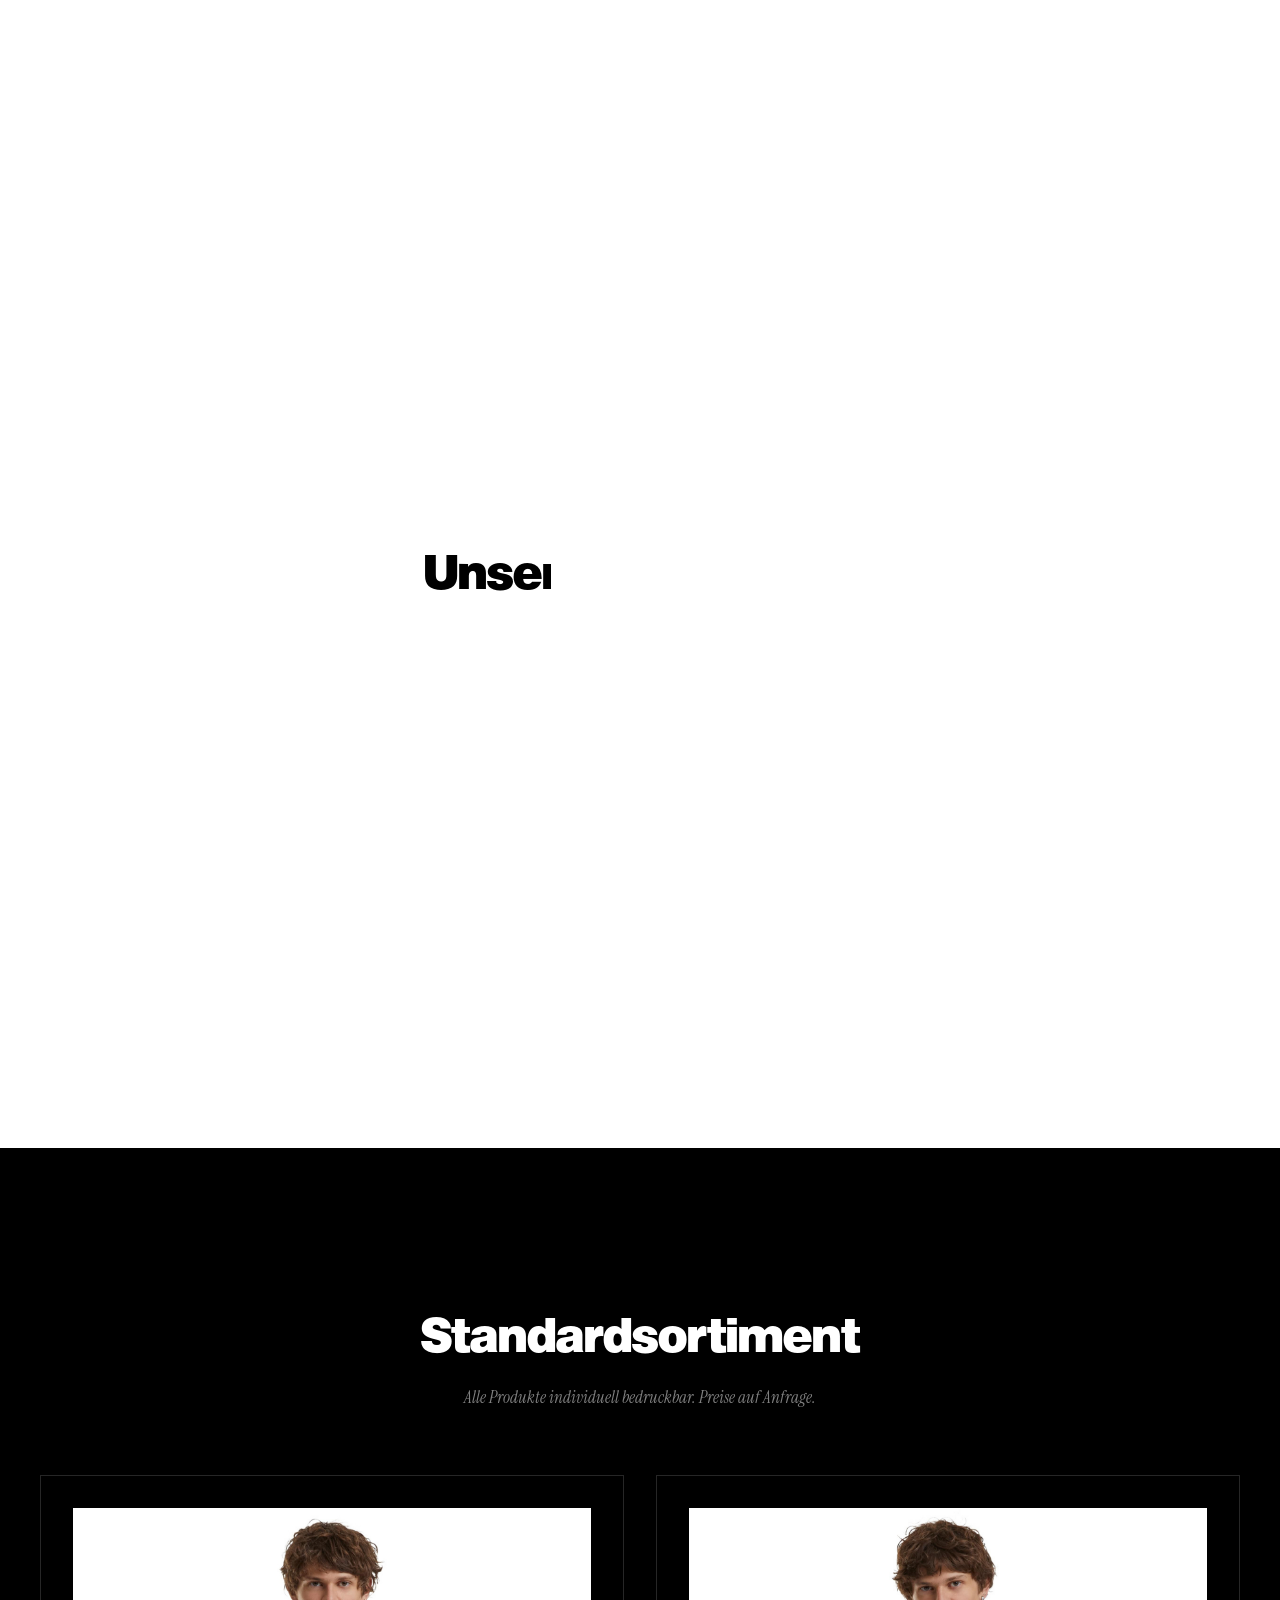
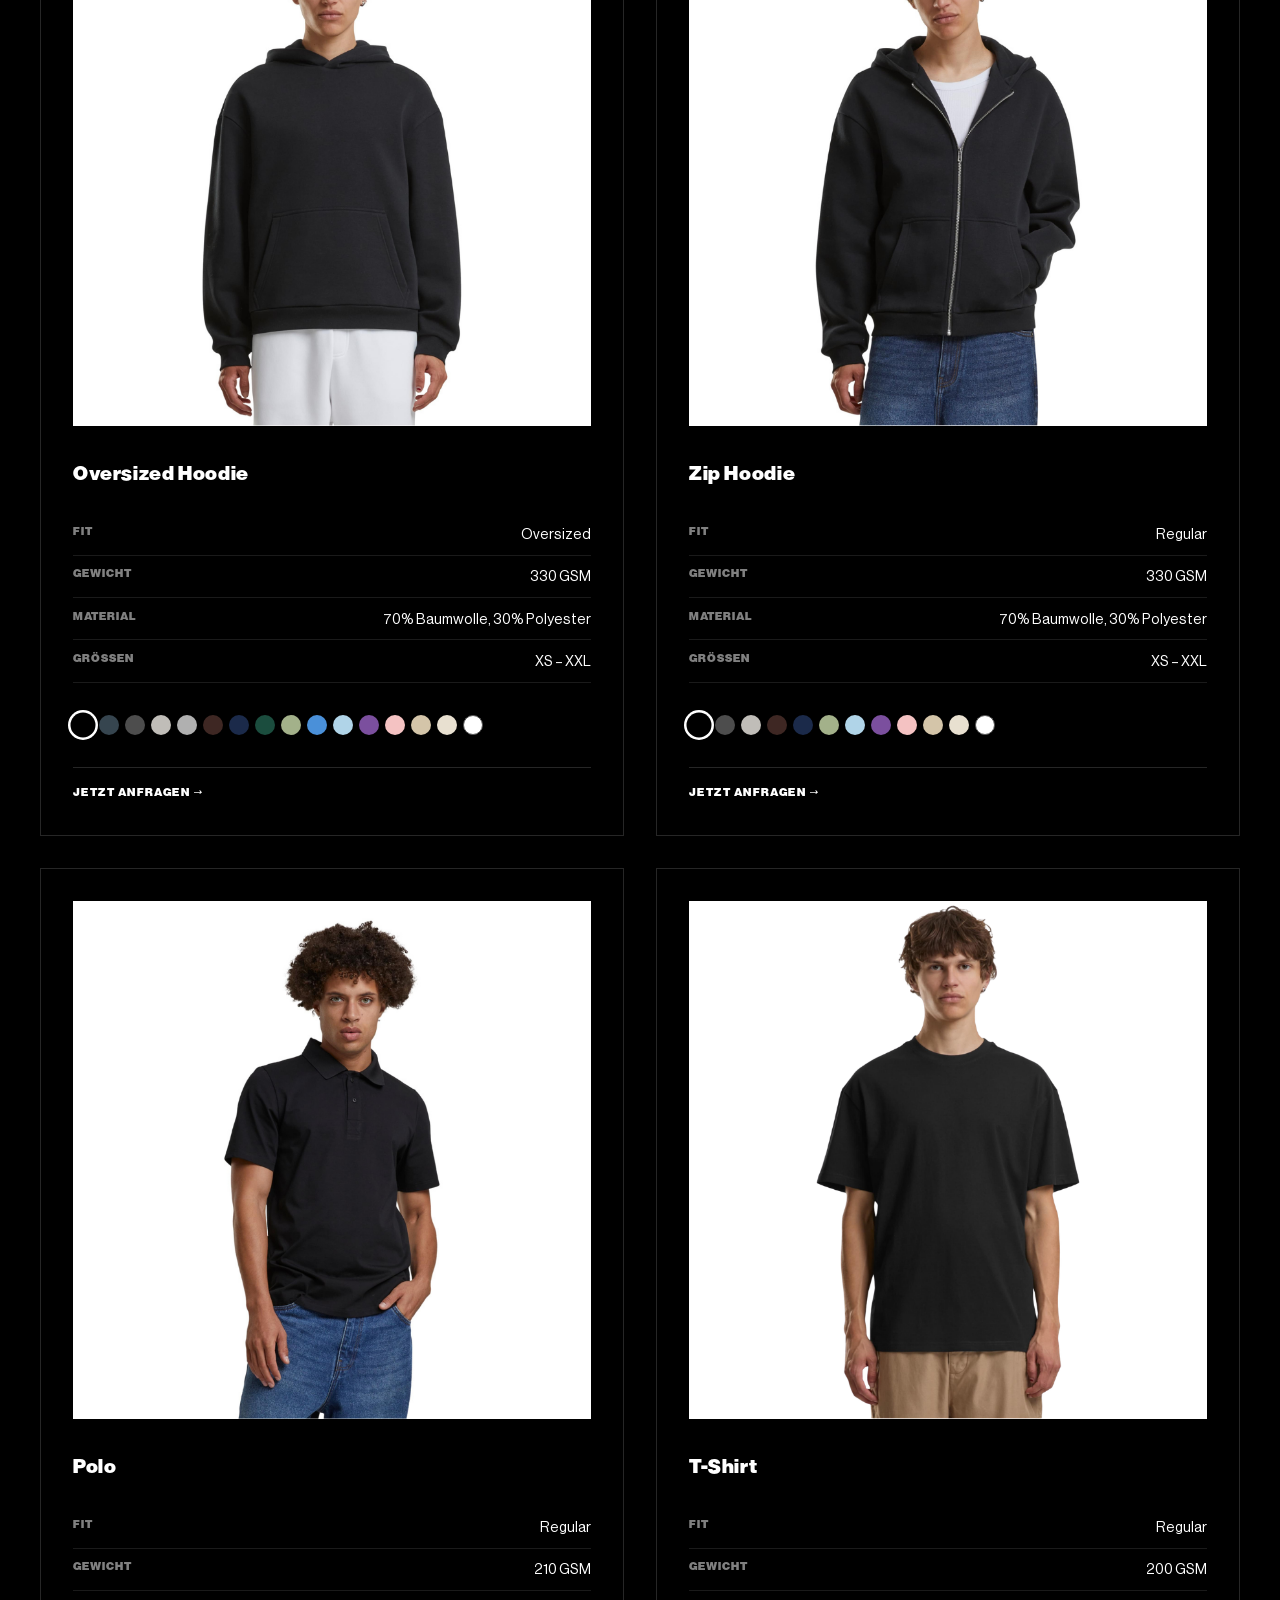
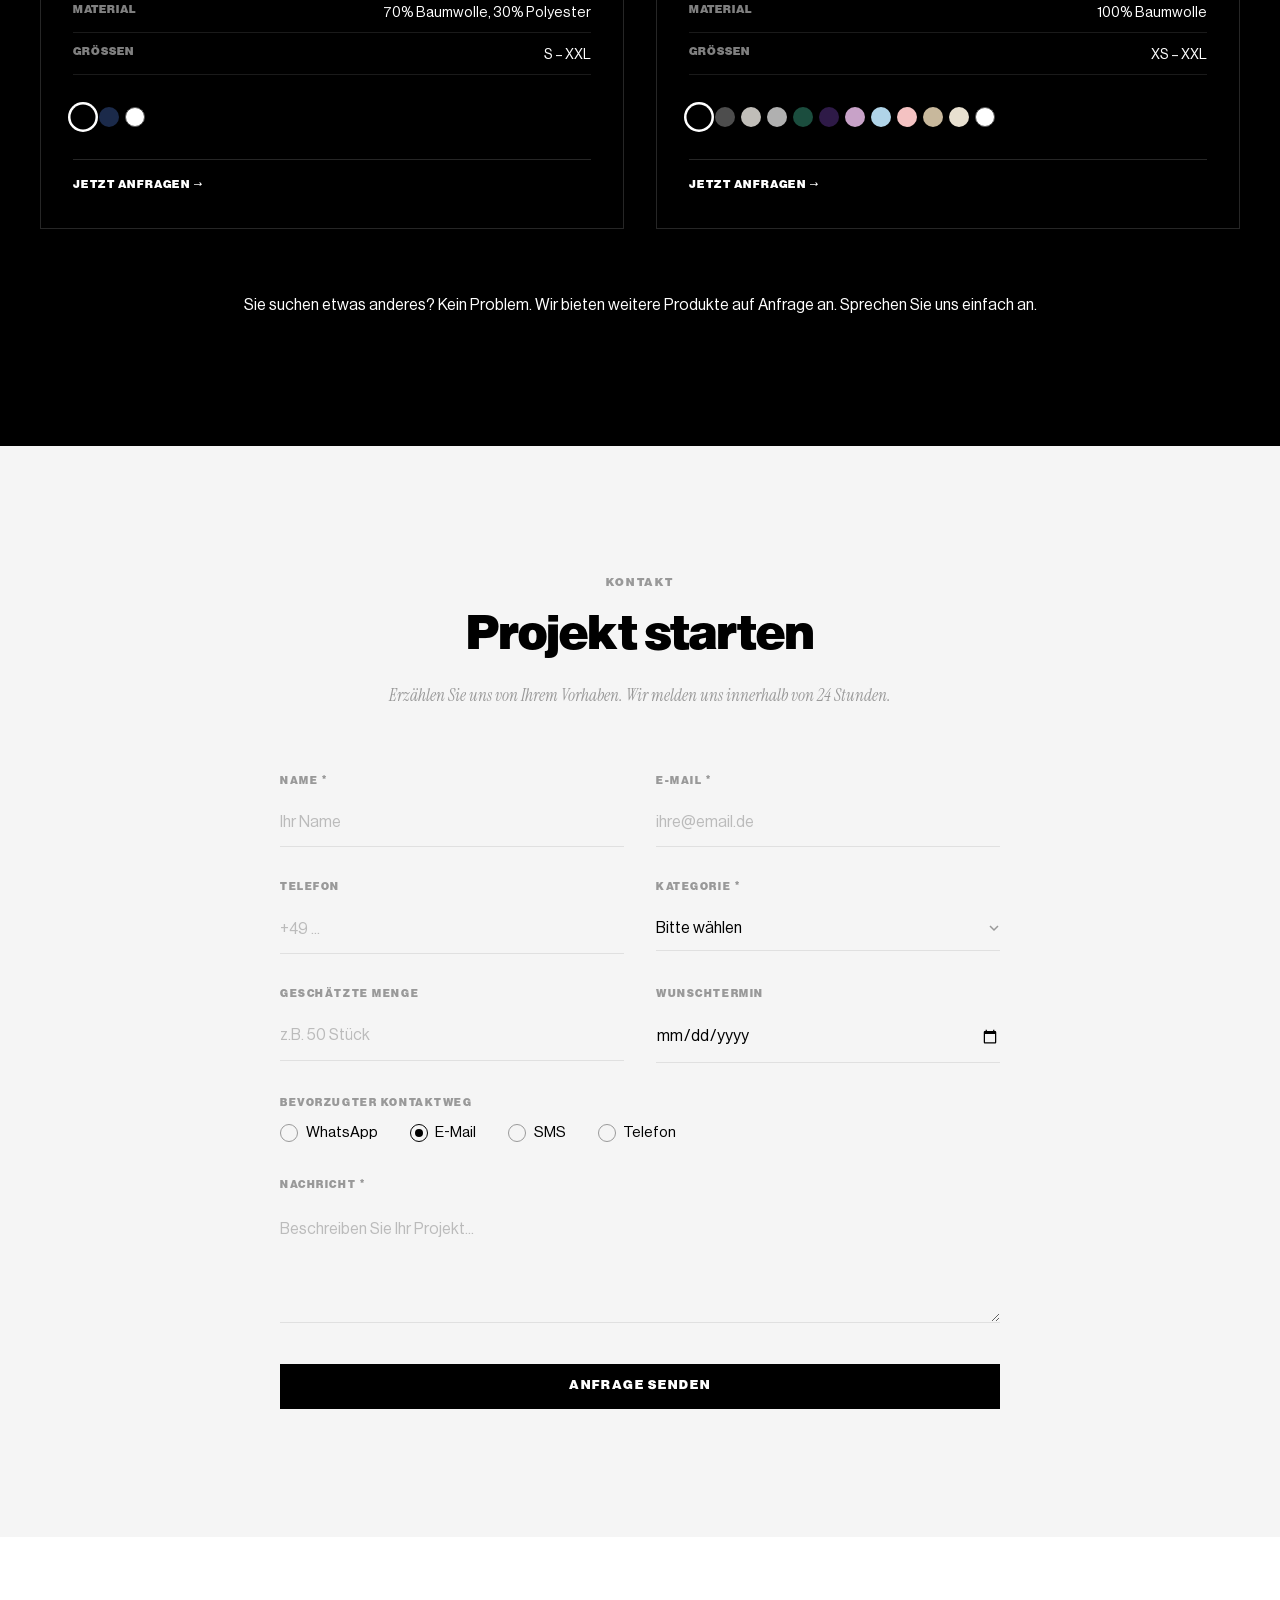
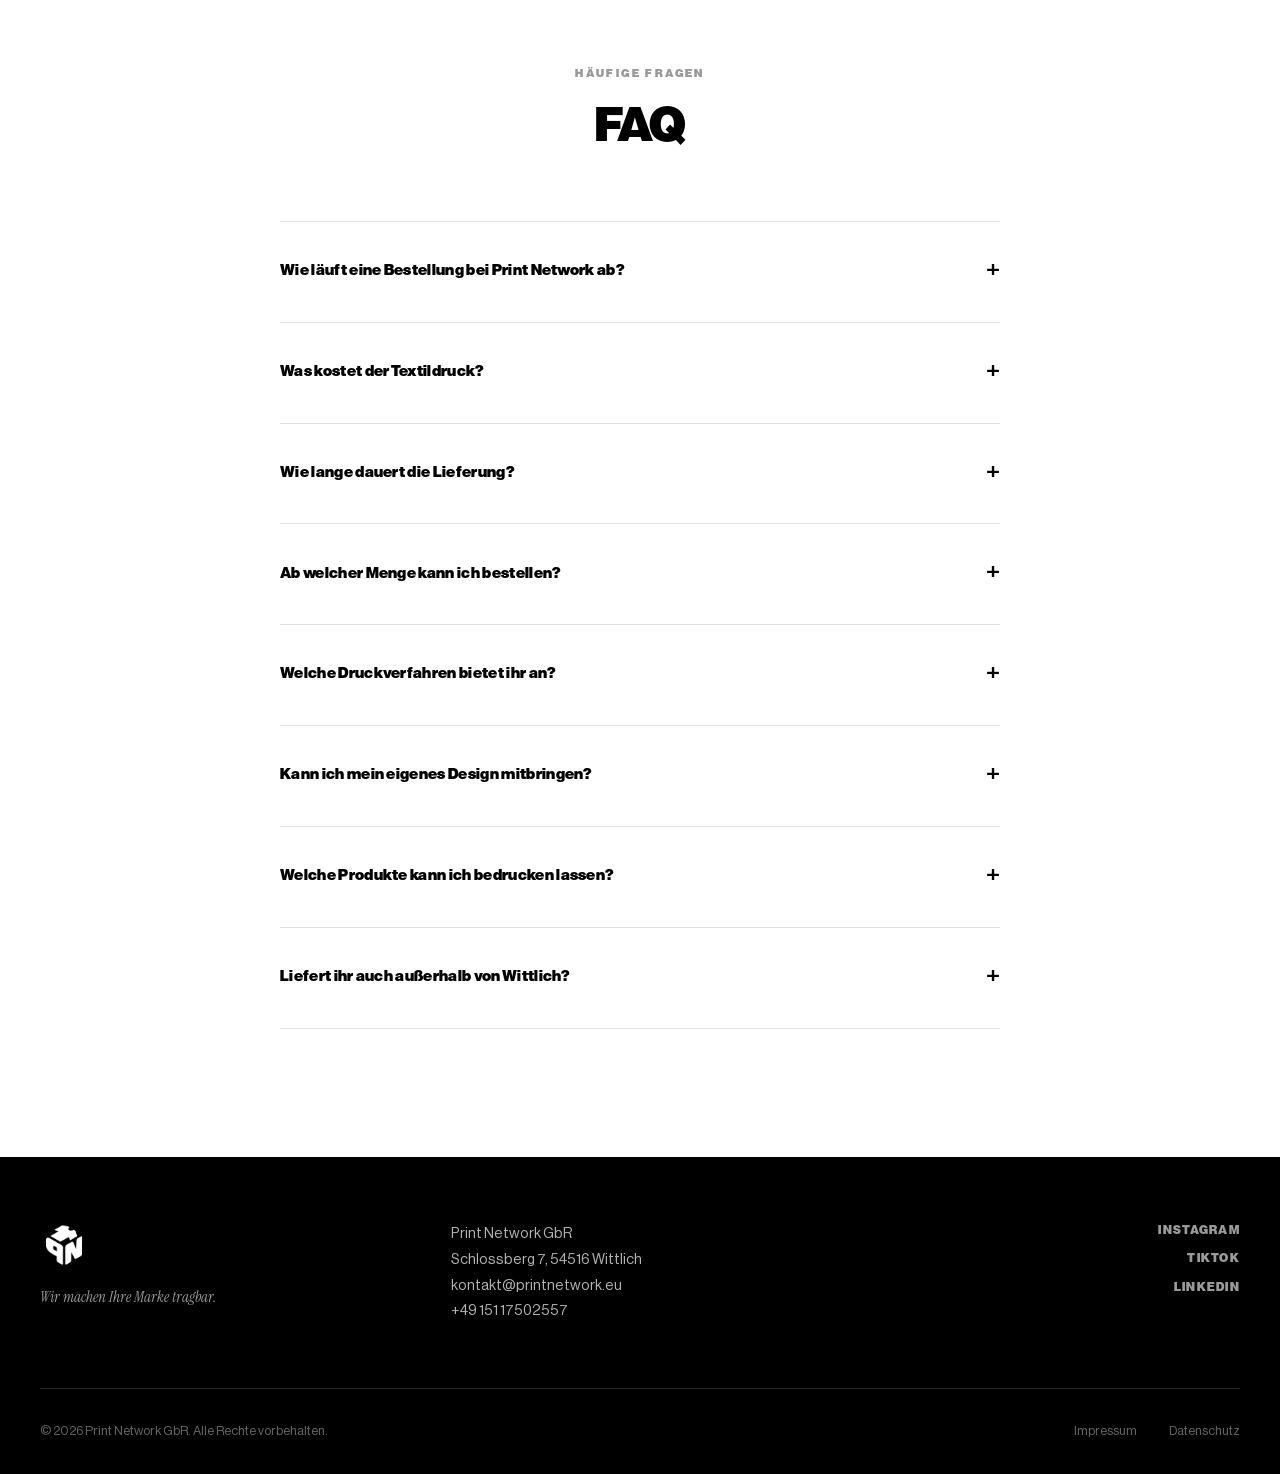
==== commit 3f2cce5c: "Landing Pages: Abschlussklassen, Unternehmen, Vereine - Drei eigene Unterseiten mit individuellem SE" ====
--- a/index.html
+++ b/index.html
@@ -13,6 +13,17 @@
     <meta property="og:type" content="website">
     <meta property="og:url" content="https://printnetwork.eu">
     <meta property="og:locale" content="de_DE">
+    <meta property="og:image" content="https://printnetwork.eu/assets/og-image.png">
+    <meta property="og:image:width" content="1200">
+    <meta property="og:image:height" content="630">
+    <meta name="twitter:card" content="summary_large_image">
+    <meta name="twitter:title" content="Print Network | Textildruck aus Wittlich">
+    <meta name="twitter:description" content="Hochwertiger Textildruck für Abschlussklassen, Unternehmen und Vereine. Persönlich. Fair. Kompromisslos.">
+    <meta name="twitter:image" content="https://printnetwork.eu/assets/og-image.png">
+    <meta http-equiv="Content-Security-Policy" content="upgrade-insecure-requests">
+    <link rel="icon" type="image/png" sizes="32x32" href="assets/favicon-32x32.png">
+    <link rel="icon" type="image/png" sizes="16x16" href="assets/favicon-16x16.png">
+    <link rel="apple-touch-icon" sizes="180x180" href="assets/apple-touch-icon.png">
     <link rel="canonical" href="https://printnetwork.eu/">
     <link rel="stylesheet" href="css/style.css">
 
@@ -58,7 +69,13 @@
             "geoRadius": "50000"
         },
         "serviceType": ["Textildruck", "Siebdruck", "Grafikdesign"],
-        "priceRange": "$$"
+        "priceRange": "$$",
+        "image": "https://printnetwork.eu/assets/og-image.png",
+        "sameAs": [
+            "https://www.instagram.com/printnetwork.eu/",
+            "https://www.tiktok.com/@printnetwork.eu",
+            "https://www.linkedin.com/company/print-network-textildruck"
+        ]
     }
     </script>
 
@@ -177,7 +194,7 @@
         <section class="about" id="about">
             <div class="about__container">
                 <div class="about__image-wrap">
-                    <img src="assets/about-team.jpg" alt="Philipp und Noah — die Gründer von Print Network" class="about__image">
+                    <img src="assets/about-team.jpg" alt="Philipp und Noah — die Gründer von Print Network" class="about__image" width="1536" height="2048" loading="lazy">
                 </div>
                 <div class="about__text">
                     <p class="about__label">Über uns</p>
@@ -235,7 +252,7 @@
                         <p class="card__description">
                             Abi-Shirts, Hoodies, Merch. Euer Abschluss, euer Design. Wir erstellen euch ein individuelles Design und bringen eure Ideen auf Stoff.
                         </p>
-                        <a href="#contact" class="card__cta">Jetzt anfragen &rarr;</a>
+                        <a href="abschlussklassen.html" class="card__cta">Mehr erfahren &rarr;</a>
                     </article>
 
                     <article class="card">
@@ -243,7 +260,7 @@
                         <p class="card__description">
                             Arbeitskleidung, Firmenmerchandise, Werbetextilien. Professionell bedruckt, passend zu Ihrer Corporate Identity. Inklusive individueller Designerstellung.
                         </p>
-                        <a href="#contact" class="card__cta">Jetzt anfragen &rarr;</a>
+                        <a href="unternehmen.html" class="card__cta">Mehr erfahren &rarr;</a>
                     </article>
 
                     <article class="card">
@@ -251,7 +268,7 @@
                         <p class="card__description">
                             Teamkleidung, Fan-Merch und individuelle Designs für den Zusammenhalt im Verein. Einheitlich auftreten, gemeinsam stärker.
                         </p>
-                        <a href="#contact" class="card__cta">Jetzt anfragen &rarr;</a>
+                        <a href="vereine.html" class="card__cta">Mehr erfahren &rarr;</a>
                     </article>
 
                 </div>
@@ -269,7 +286,7 @@
 
                     <article class="product-card product-card--has-image">
                         <div class="product-card__image-wrap">
-                            <img src="assets/hoodie-black.png" alt="Oversized Hoodie in Black" class="product-card__image">
+                            <img src="assets/hoodie-black.png" alt="Oversized Hoodie in Black" class="product-card__image" width="800" height="800" loading="lazy">
                         </div>
                         <h3 class="product-card__title">Oversized Hoodie</h3>
                         <ul class="product-card__specs">
@@ -301,7 +318,7 @@
 
                     <article class="product-card product-card--has-image">
                         <div class="product-card__image-wrap">
-                            <img src="assets/zip-black.png" alt="Zip Hoodie in Black" class="product-card__image">
+                            <img src="assets/zip-black.png" alt="Zip Hoodie in Black" class="product-card__image" width="800" height="800" loading="lazy">
                         </div>
                         <h3 class="product-card__title">Zip Hoodie</h3>
                         <ul class="product-card__specs">
@@ -329,7 +346,7 @@
 
                     <article class="product-card product-card--has-image">
                         <div class="product-card__image-wrap">
-                            <img src="assets/polo-black.png" alt="Polo in Black" class="product-card__image">
+                            <img src="assets/polo-black.png" alt="Polo in Black" class="product-card__image" width="800" height="800" loading="lazy">
                         </div>
                         <h3 class="product-card__title">Polo</h3>
                         <ul class="product-card__specs">
@@ -348,7 +365,7 @@
 
                     <article class="product-card product-card--has-image">
                         <div class="product-card__image-wrap">
-                            <img src="assets/tshirt-black.png" alt="T-Shirt in Black" class="product-card__image">
+                            <img src="assets/tshirt-black.png" alt="T-Shirt in Black" class="product-card__image" width="800" height="800" loading="lazy">
                         </div>
                         <h3 class="product-card__title">T-Shirt</h3>
                         <ul class="product-card__specs">
